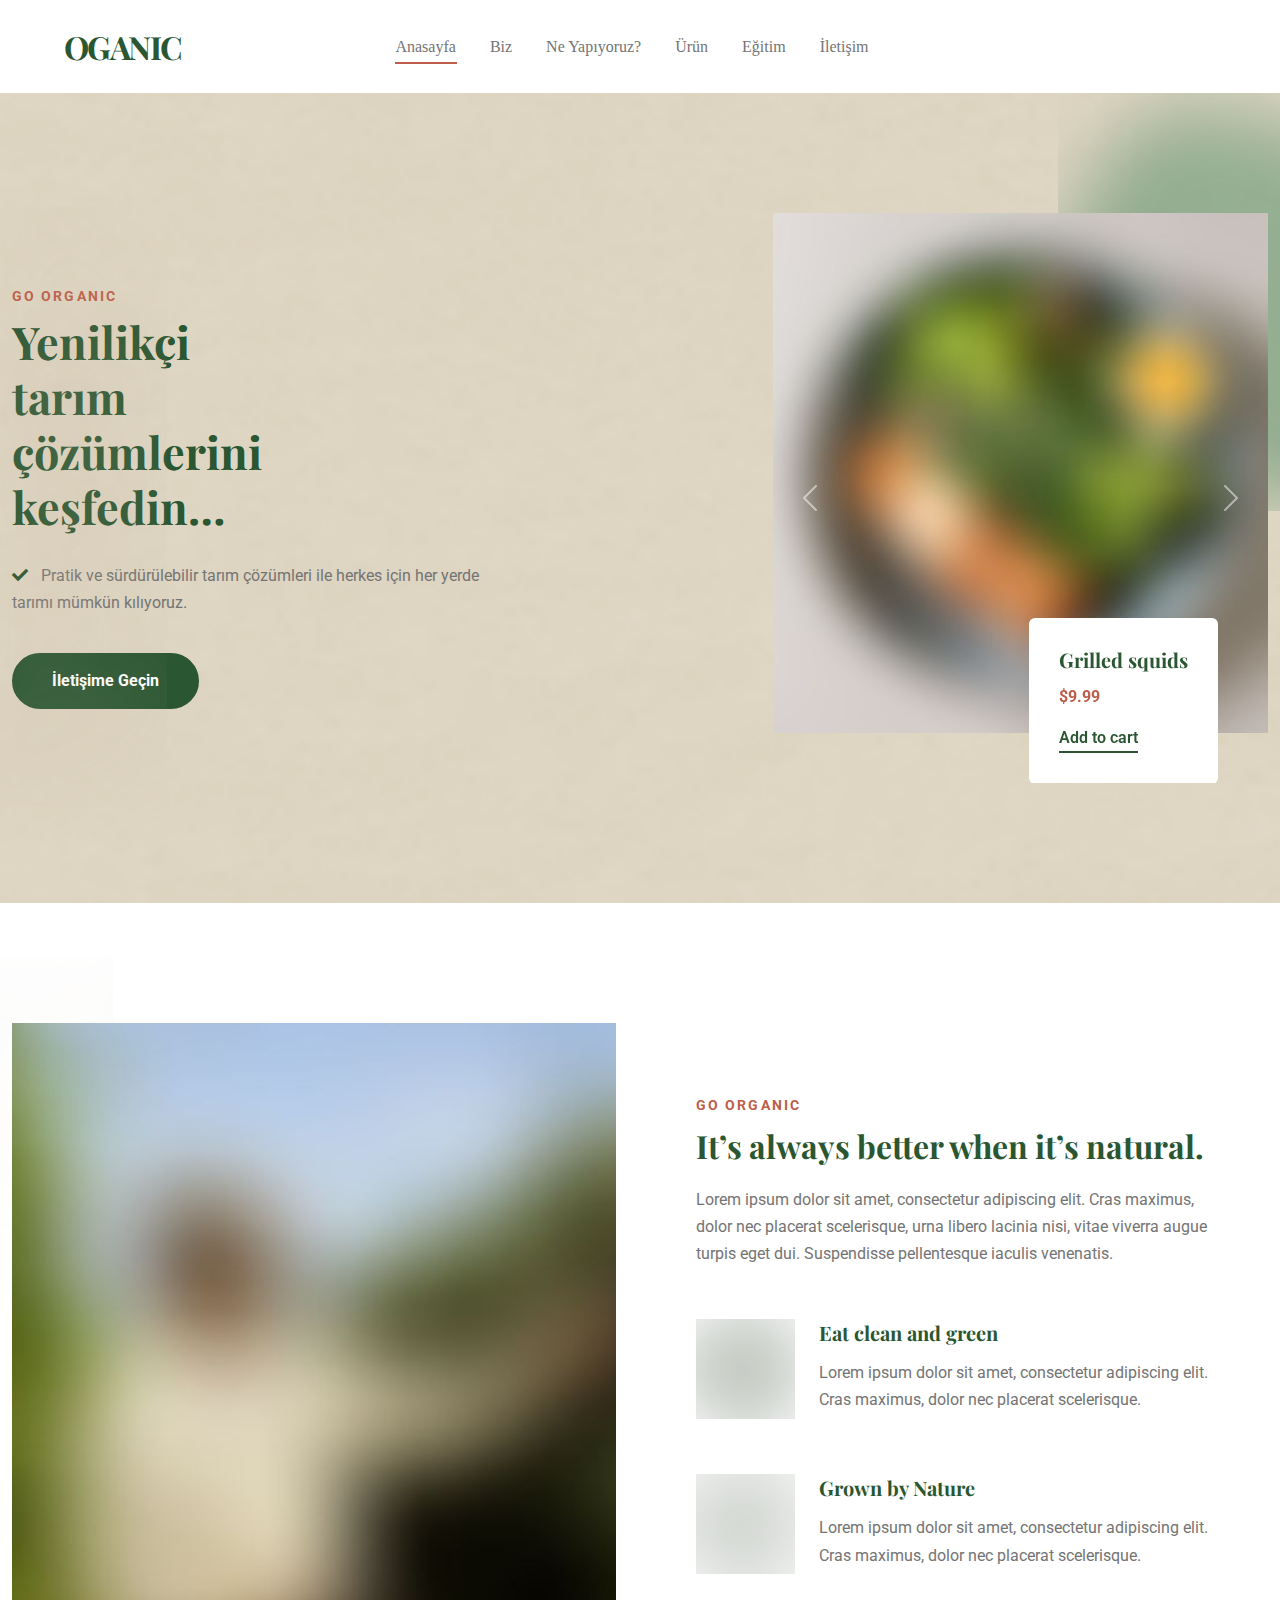
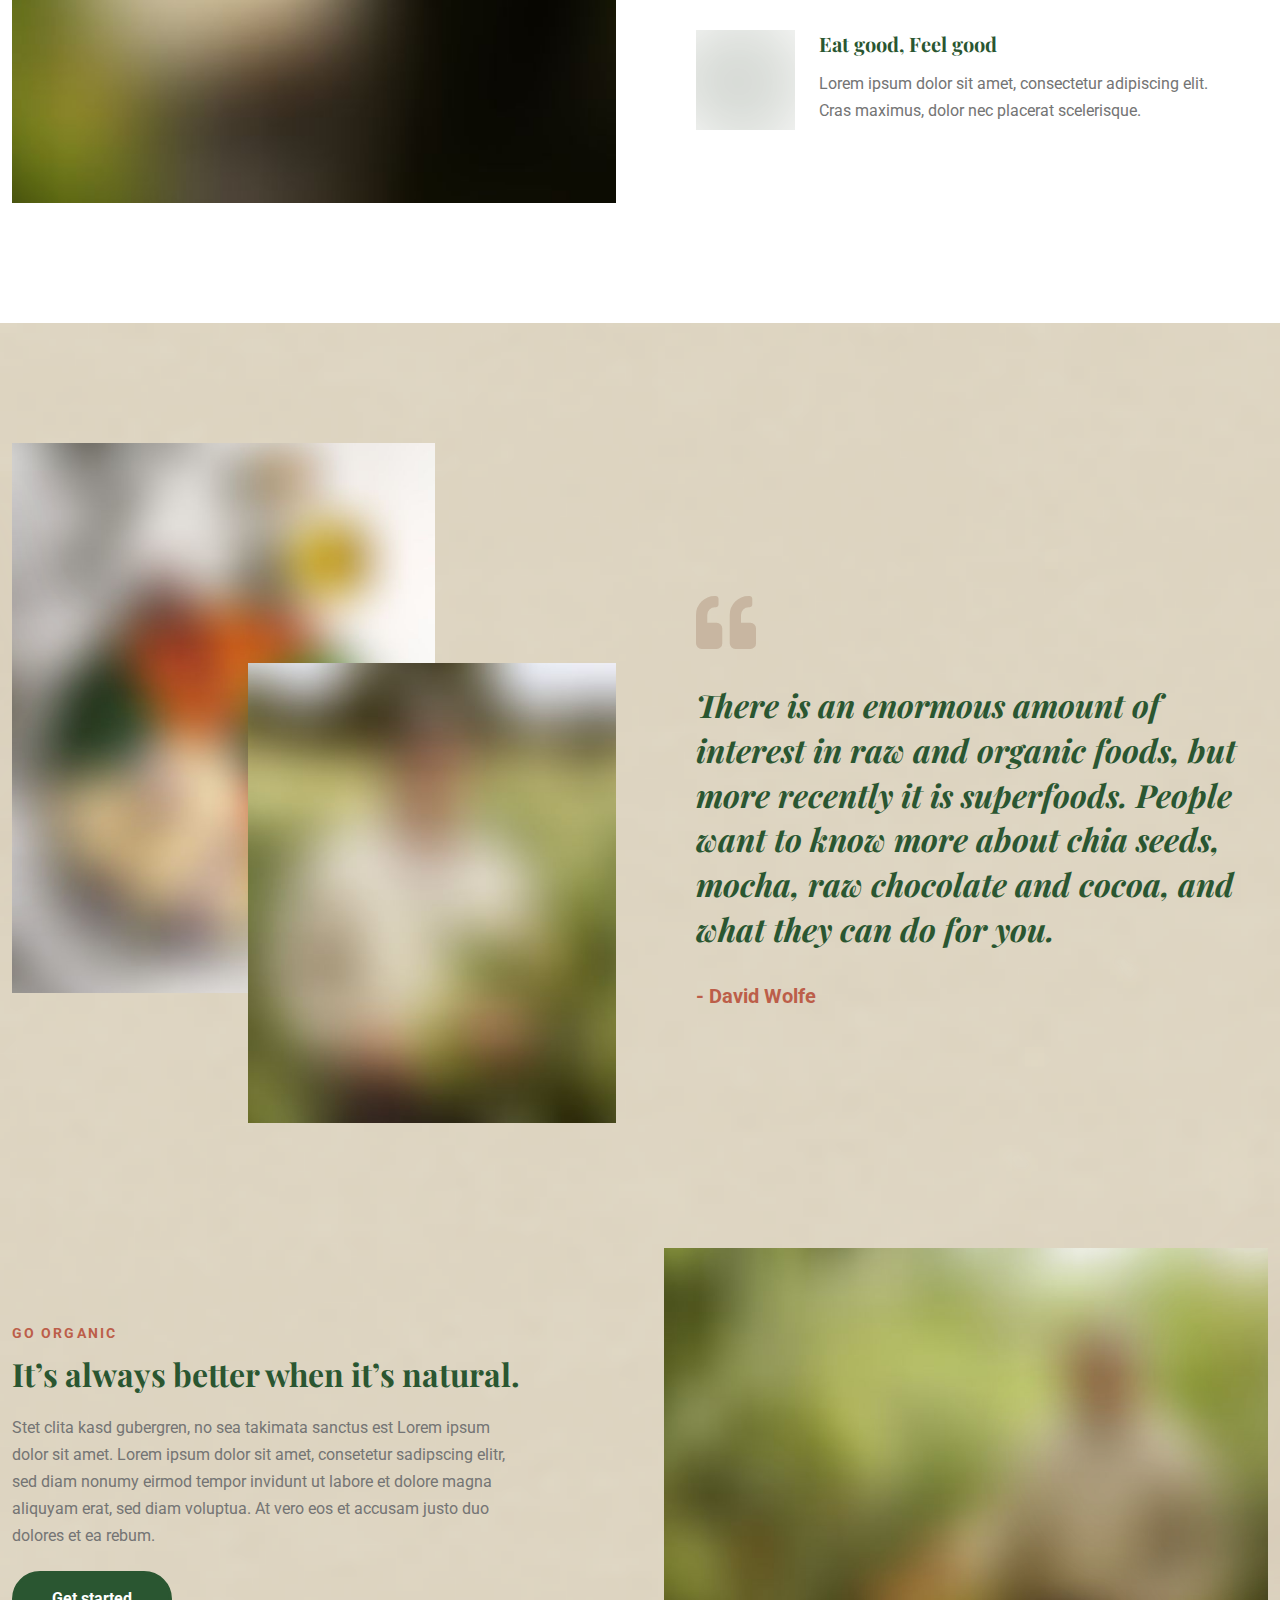
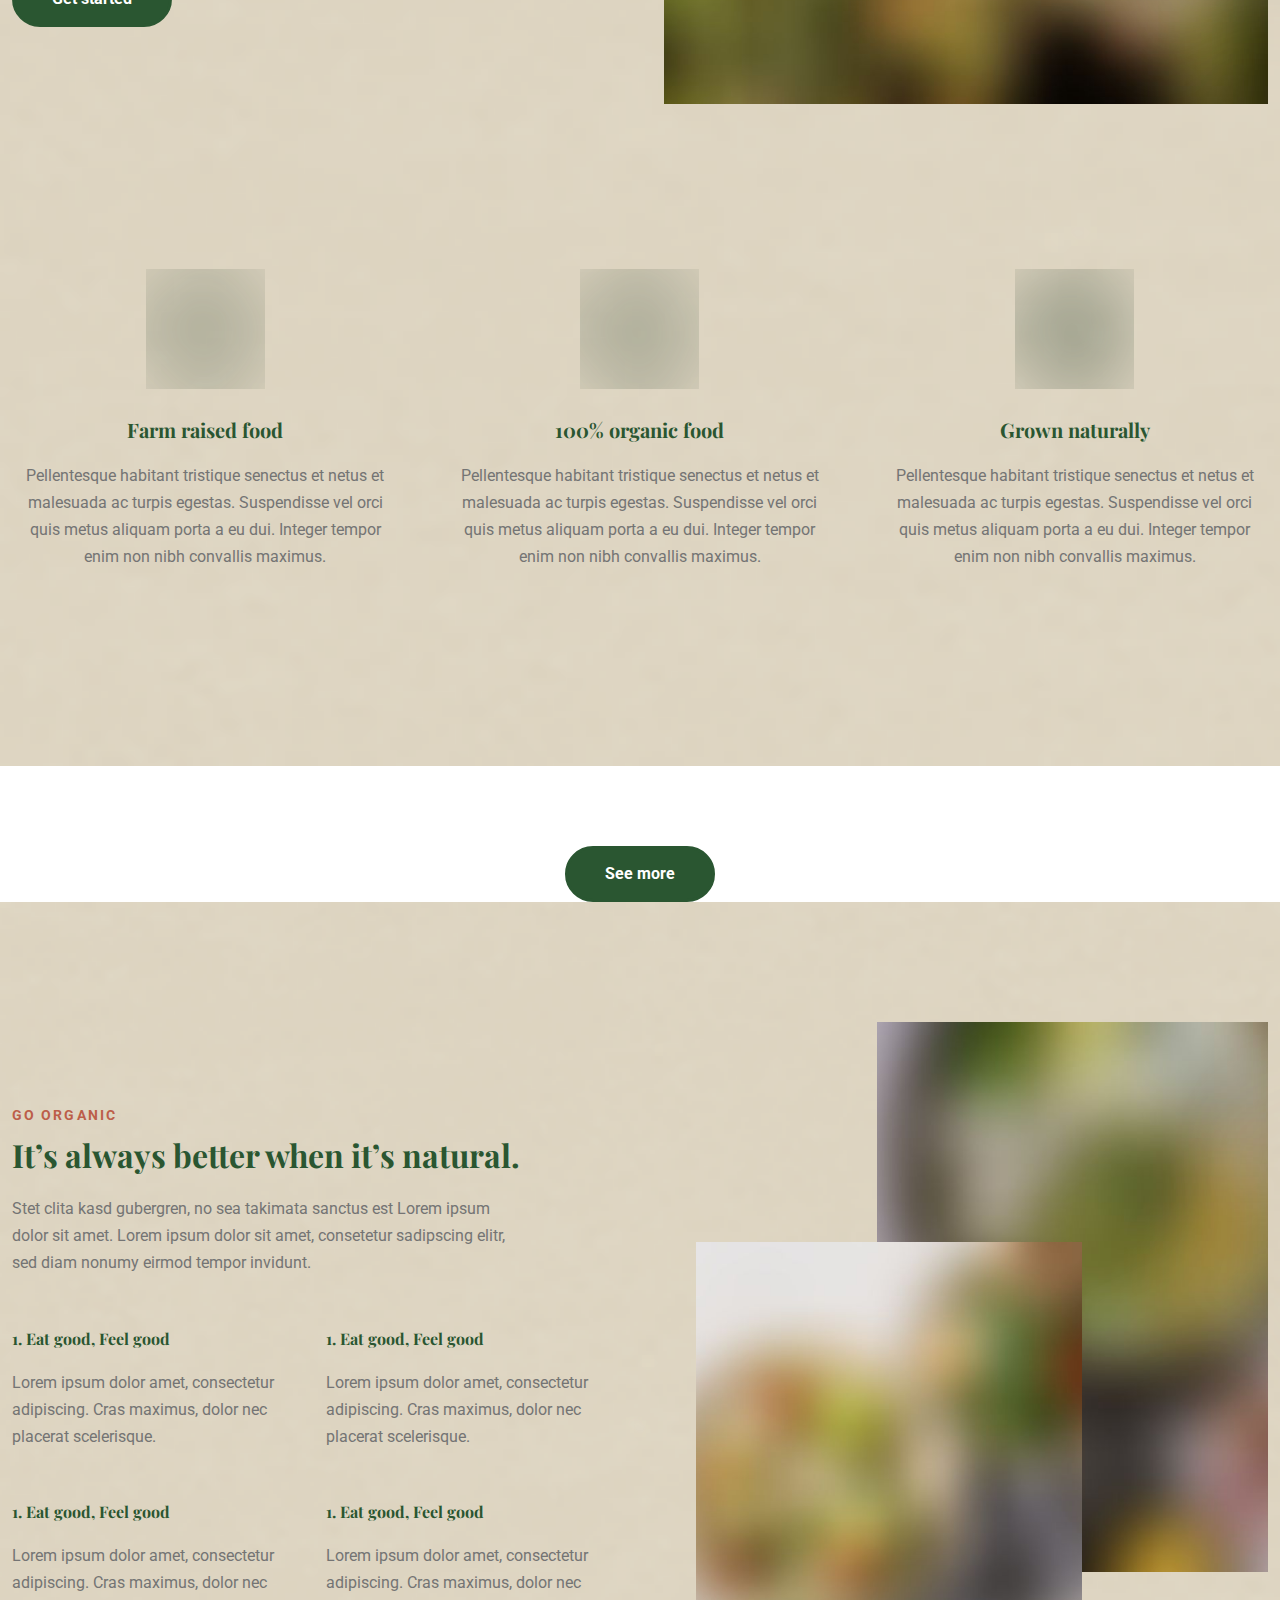
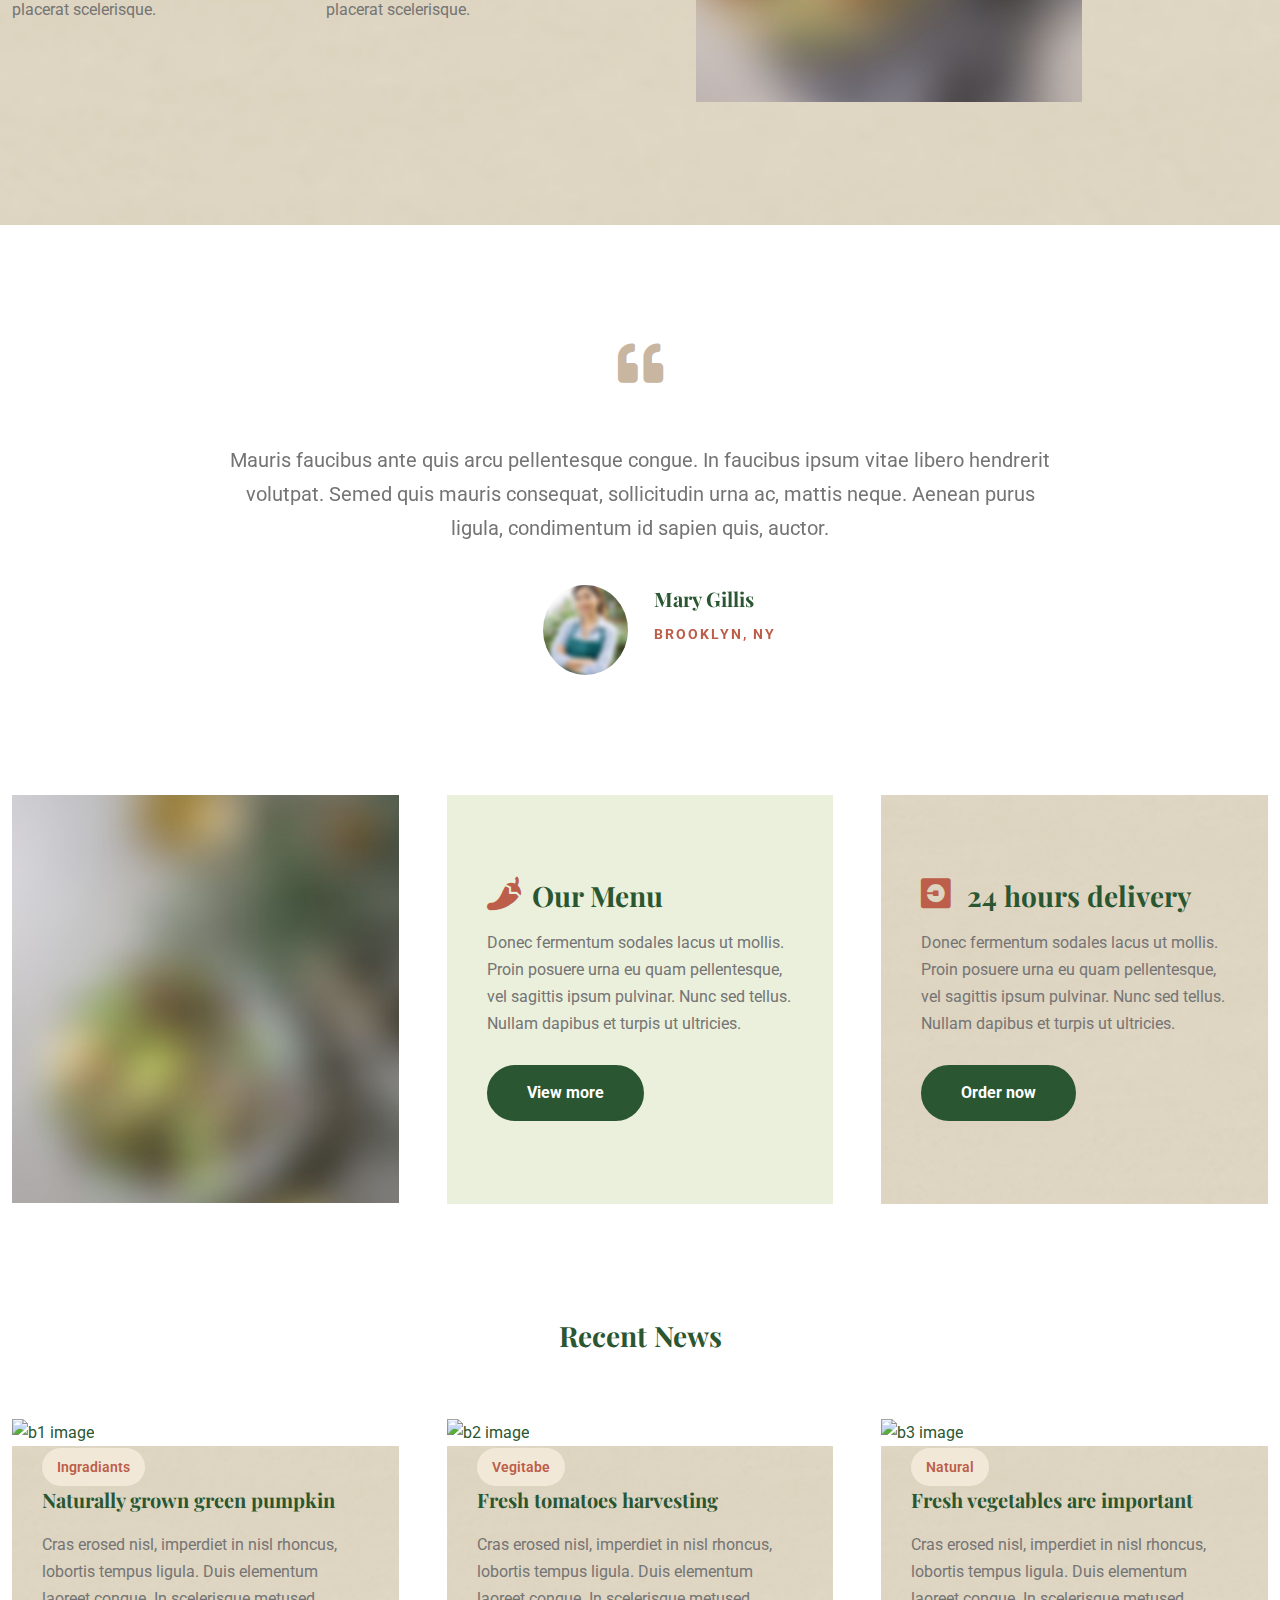
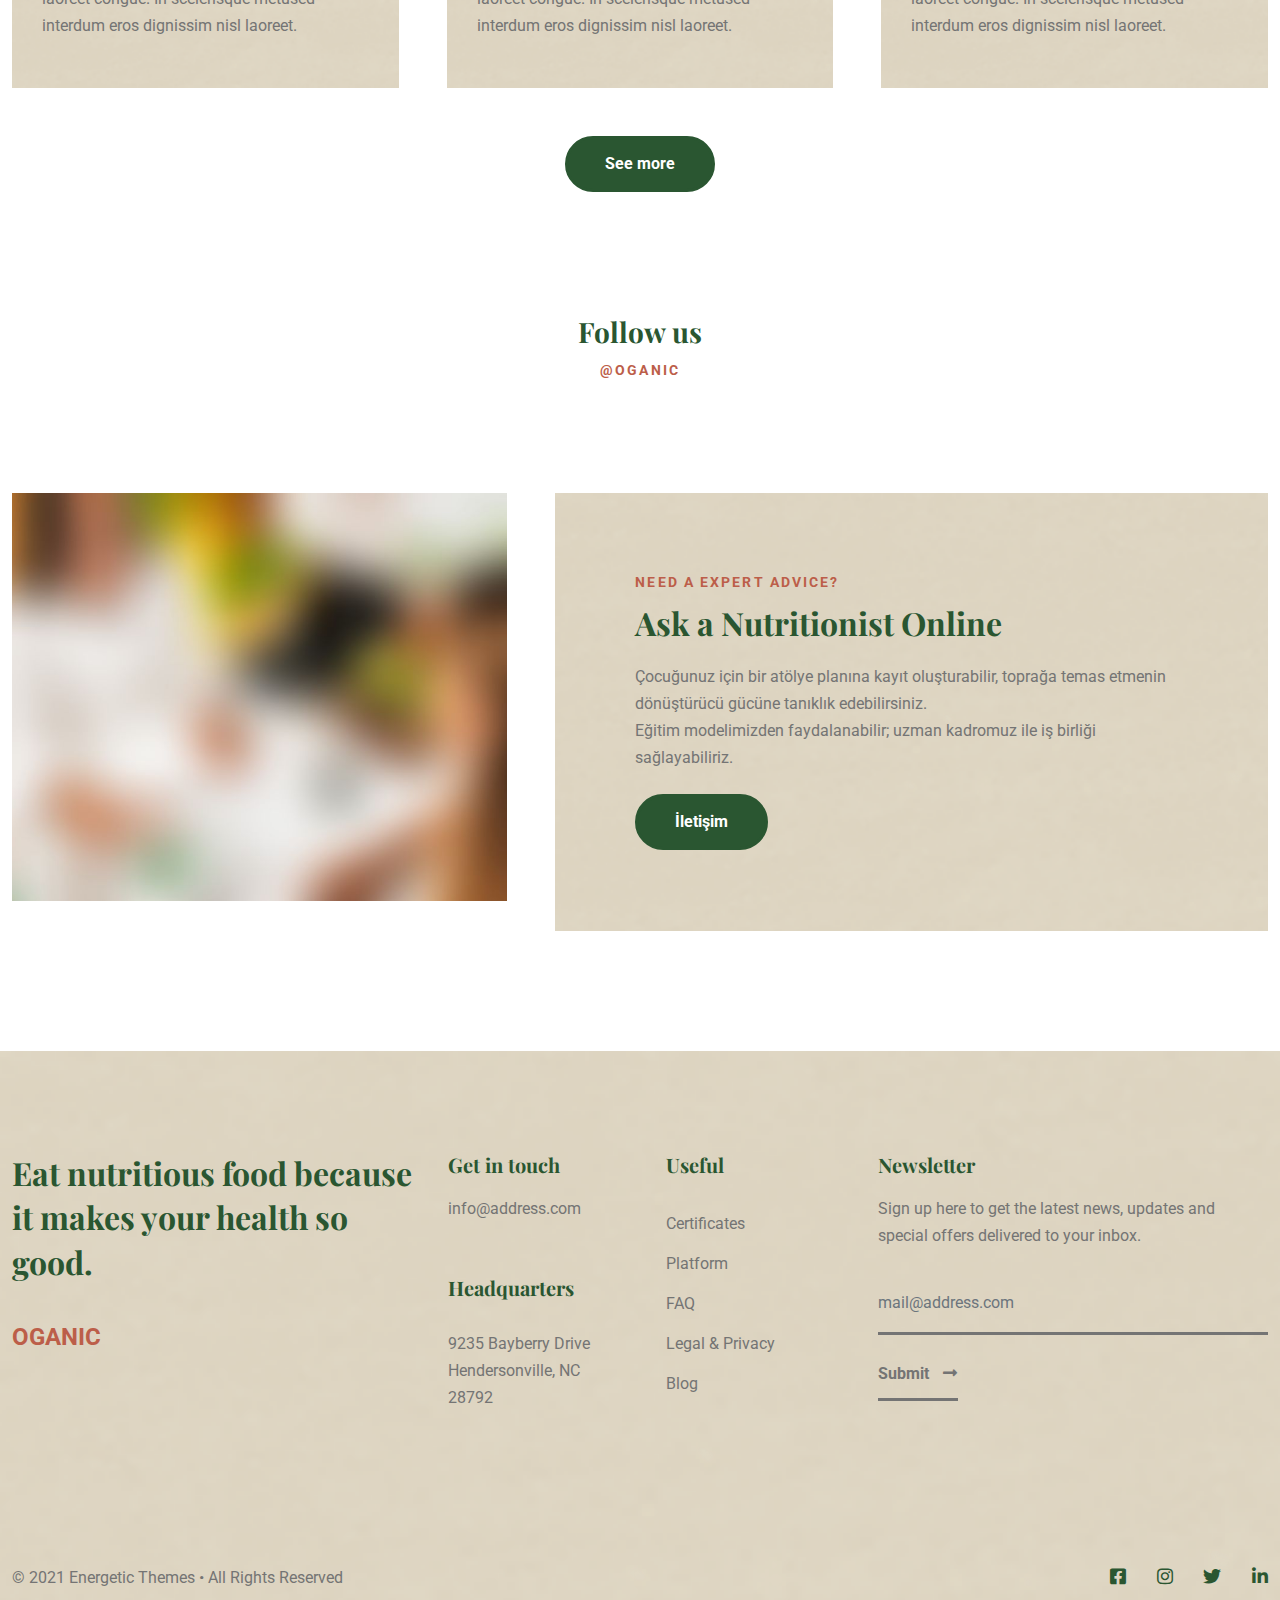
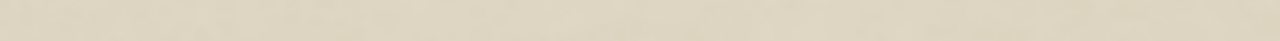
==== index.html @ 8cd4f40c "refarmer" ====
<!DOCTYPE html>
<html lang="en">
  <head>
    <meta charset="utf-8">
    <meta http-equiv="X-UA-Compatible" content="IE=edge">
    <meta name="viewport" content="width=device-width, initial-scale=1, shrink-to-fit=no">
    <!-- favicon-->
    <link rel="shortcut icon" href="assets/images/favicon.ico">
    <!-- Site Title-->
    <title>oganic - Natural Ingradiant Seeds Design HTML Template</title>
    <meta name="description" content="A Template for Natural Ingradiant Design company website.">
    <!-- Bootstrap CSS file-->
    <link href="assets/css/bootstrap.min.css" rel="stylesheet">
    <!-- Flickity CSS file-->
    <link href="assets/css/flickity.min.css" rel="stylesheet">
    <!-- Main CSS file-->
    <link href="assets/css/style.css" rel="stylesheet">
    <!-- Fontawesome 5 CSS file-->
    <link href="assets/css/fontawesome-all.min.css" rel="stylesheet">
    <!-- Magnific Popup CSS-->
    <link href="assets/css/magnific-popup.css" rel="stylesheet">
    <!-- Google Fonts-->
    <link rel="stylesheet" href="https://fonts.googleapis.com/css2?family=Playfair+Display:wght@400;700&amp;family=Roboto:wght@400;700&amp;DM+Sans:wght@700&amp;display=swap">
  </head>
  <body>
    <!-- Navbar-->
    
    <div class="site-header">
      <nav class="navbar navbar-expand-lg navbar-light pe-lg-7 ps-lg-6 px-4">
        <div class="container-fluid px-0"><a class="navbar-brand text-center d-md-block d-lg-none" href="index.html"><svg xmlns="http://www.w3.org/2000/svg" width="119" height="43" viewBox="0 0 119 43">
<text id="Oganic1" transform="translate(0 35)" fill="#2a5631" font-size="32" font-family="PlayfairDisplay-Bold, Playfair Display" font-weight="700" letter-spacing="-0.05em"><tspan x="0" y="0">OGANIC</tspan></text>
</svg></a>
          <button class="navbar-toggler" type="button" data-bs-toggle="collapse" data-bs-target="#navbarNavDropdown" aria-controls="navbarNavDropdown" aria-expanded="false" aria-label="Toggle navigation"><span class="navbar-toggler-icon"></span></button>
          <div class="collapse navbar-collapse" id="navbarNavDropdown">
            <div class="col-lg-2"><a class="navbar-brand mx-auto d-none d-lg-block" href="index.html"><svg xmlns="http://www.w3.org/2000/svg" width="119" height="43" viewBox="0 0 119 43">
<text id="Oganic" transform="translate(0 35)" fill="#2a5631" font-size="32" font-family="PlayfairDisplay-Bold, Playfair Display" font-weight="700" letter-spacing="-0.05em"><tspan x="0" y="0">OGANIC</tspan></text>
</svg></a></div>
            <div class="col-lg-8">
              <ul class="navbar-nav justify-content-lg-center">
                <li class="nav-item ml-0"><a class="nav-link pl-0" href="index.html">Anasayfa</a></li>
                <li class="nav-item"><a class="nav-link" href="page-services.html" data-bs-toggle="dropdown">Biz</a>
                 
                </li>
                <li class="nav-item "><a class="nav-link" href="#" data-bs-toggle="dropdown">Ne Yapıyoruz?</a>
                  
                </li>
                <li class="nav-item "><a class="nav-link" href="#" data-bs-toggle="dropdown">Ürün</a>
              
                </li>
                <li class="nav-item "><a class="nav-link" href="#" data-bs-toggle="dropdown" >Eğitim</a>
                  
                </li>
                <li class="nav-item"><a class="nav-link" href="element-accordions.html">İletişim</a></li>
              </ul>
            </div>
            <div class="col-lg-2 d-none d-lg-block">
              <ul class="list-unstyled nav-modules text-end">
                <!-- Social nav-->
                
              </ul>
            </div>
          </div>
        </div>
      </nav>
    </div>
    <!-- End Navbar -->
    <article class="entry">
      <div class="entry-content">
        <!-- head title-->
        <div class="bg-texture-image pt-px-lg-120 pb-px-lg-120 pt-px-md-80 pb-px-md-70 pt-px-30 pb-px-60 overflow-hidden"><img class="ms-px-n-lg-45 d-lg-block d-none position-absolute top-px-lg-23 start-px-lg-0" src="assets/images/flowers/f100.png" alt="hero flower image">
          <div class="container">
            <div class="row gx-lg-5">
              <div class="col-lg-5 order-lg-1 mb-lg-0 mb-px-md-40 mb-px-30">
                <div class="position-relative">
                  <div class="carousel slide z-index-back me-px-lg-0 me-px-md-60" id="carouselExampleControls" data-bs-ride="carousel">
                    <div class="carousel-inner">
                      <div class="carousel-item pb-px-lg-50 active">
                        <div class="position-relative"><img class="d-block w-100 height-px-520 object-fit-cover w-100" src="assets/images/shop/s3.jpg" alt="slider one image">
                          <div class="position-absolute top-50 end-0">
                            <div class="me-px-50 mt-px-lg-145 mt-px-md-151">
                              <div class="bg-white mb-px-n-50 border-radius-home ps-px-30 pe-px-30 pt-px-28 pb-px-32">
                                <h5>Grilled squids  </h5>
                                <div class="pt-px-4">
                                  <h6 class="price">$9.99</h6>
                                </div>
                                <div class="mt-px-14"><a class="h6 btn-link border-2 border-bottom shop-button-style" href="single-product.html">Add to cart</a></div>
                              </div>
                            </div>
                          </div>
                        </div>
                      </div>
                      <div class="carousel-item pb-px-lg-50">
                        <div class="position-relative"><img class="d-block w-100 height-px-520 object-fit-cover w-100" src="assets/images/shop/s5.jpg" alt="slider two image">
                          <div class="position-absolute top-50 end-0">
                            <div class="me-px-50 mt-px-lg-145 mt-px-md-151">
                              <div class="bg-white border-radius-home ps-px-30 pe-px-30 pt-px-28 pb-px-32">
                                <h5>Corn Mixed Salad  </h5>
                                <div class="pt-px-4">
                                  <h6 class="price">$10.99</h6>
                                </div>
                                <div class="mt-px-14"><a class="h6 btn-link border-2 border-bottom shop-button-style" href="single-product.html">Add to cart</a></div>
                              </div>
                            </div>
                          </div>
                        </div>
                      </div>
                      <div class="carousel-item pb-px-lg-50">
                        <div class="position-relative"><img class="d-block w-100 height-px-520 object-fit-cover w-100" src="assets/images/shop/s6.jpg" alt="slider three image">
                          <div class="position-absolute top-50 end-0">
                            <div class="me-px-50 mt-px-lg-145 mt-px-md-151">
                              <div class="bg-white border-radius-home ps-px-30 pe-px-30 pt-px-28 pb-px-32">
                                <h5>Ketolegic Diet  </h5>
                                <div class="pt-px-4">
                                  <h6 class="price">$15.99</h6>
                                </div>
                                <div class="mt-px-14"><a class="h6 btn-link border-2 border-bottom shop-button-style" href="single-product.html">Add to cart</a></div>
                              </div>
                            </div>
                          </div>
                        </div>
                      </div>
                    </div><a class="carousel-control-prev" href="#carouselExampleControls" role="button" data-bs-slide="prev"><span class="carousel-control-prev-icon" aria-hidden="true"></span><span class="visually-hidden">Previous</span></a><a class="carousel-control-next" href="#carouselExampleControls" role="button" data-bs-slide="next"><span class="carousel-control-next-icon" aria-hidden="true"></span><span class="visually-hidden">Next</span></a>
                  </div>
                  <div class="position-absolute top-px-md-0 start-lg-20 end-px-n-md-5"><img class="mt-px-n-lg-120 mt-px-n-md-70 ms-px-md-150 ps-px-lg-135 ps-px-md-151 d-none d-lg-block" src="assets/images/flowers/circle.png" alt="slider image"></div>
                </div>
              </div>
              <div class="col-lg-7 my-auto pe-px-lg-150">
                <div class="me-px-lg-100 me-px-md-60">
                  <h5 class="font-letter-space mb-px-8">Go Organic</h5>
                  <h1 class="hero-font mb-px-28">Yenilikçi <br> tarım <br> çözümlerini <br> keşfedin…</h1>
                  <ul class="list-unstyled">
                    
                    <li class="mb-px-37"><i class="fas fa-check text-parsley me-px-9"></i> Pratik ve sürdürülebilir tarım çözümleri ile
                      herkes için her yerde tarımı mümkün kılıyoruz.</li>
                  </ul><a class="btn btn-parsley" href="page-contact.html">İletişime Geçin</a>
                </div>
              </div>
            </div>
          </div>
        </div>
        <!-- logo section-->
        <div class="container mt-px-lg-120 mb-px-lg-120 mt-px-md-80 mb-px-md-80 mt-px-60 mb-px-60">
          <div class="row gx-lg-5">
            <div class="col-lg-6 mb-lg-0 mb-px-30">
              <div class="position-relative"><img class="z-index-3 height-px-780 w-100 object-fit-cover" src="assets/images/home/h1.jpg" alt="home-1-image"><img class="z-index-flower position-absolute top-px-9 start-0 translate-middle" src="assets/images/flowers/f13.png" alt="flower-13-image"></div>
            </div>
            <div class="col-lg-6 my-auto">
              <div class="ms-px-lg-32">
                <h5 class="font-letter-space mb-px-8">Go Organic</h5>
                <h2 class="mb-px-17">It’s always better when it’s natural.</h2>
                <div class="pe-px-lg-40 pb-px-36">
                  <p>Lorem ipsum dolor sit amet, consectetur adipiscing elit. Cras maximus, dolor nec placerat scelerisque, urna libero lacinia nisi, vitae viverra augue turpis eget dui. Suspendisse pellentesque iaculis venenatis. </p>
                </div>
                <div class="pe-px-lg-60">
                  <div class="row gx-lg-0 mb-px-md-45 mb-px-30">
                    <div class="col-3"><img src="assets/images/logo4.png" alt="logo-4"></div>
                    <div class="col-9">
                      <div class="ms-px-n-5">
                        <h5 class="mb-px-12">Eat clean and green</h5>
                        <p>Lorem ipsum dolor sit amet, consectetur adipiscing elit. Cras maximus, dolor nec placerat scelerisque.</p>
                      </div>
                    </div>
                  </div>
                  <div class="row gx-lg-0 mb-px-md-45 mb-px-30">
                    <div class="col-3"><img src="assets/images/logo5.png" alt="logo-4"></div>
                    <div class="col-9">
                      <div class="ms-px-n-5">
                        <h5 class="mb-px-12">Grown by Nature</h5>
                        <p>Lorem ipsum dolor sit amet, consectetur adipiscing elit. Cras maximus, dolor nec placerat scelerisque.</p>
                      </div>
                    </div>
                  </div>
                  <div class="row gx-lg-0">
                    <div class="col-3"><img src="assets/images/logo6.png" alt="logo-4"></div>
                    <div class="col-9">
                      <div class="ms-px-n-5">
                        <h5 class="mb-px-12">Eat good, Feel good</h5>
                        <p class="mb-0">Lorem ipsum dolor sit amet, consectetur adipiscing elit. Cras maximus, dolor nec placerat scelerisque.</p>
                      </div>
                    </div>
                  </div>
                </div>
              </div>
            </div>
          </div>
        </div>
        <!-- image merge section-->
        <div class="bg-texture-image overflow-hidden pt-px-lg-120 pb-px-16 pt-px-md-80 pt-px-60">
          <div class="container pb-px-lg-150 pb-px-md-60 pb-px-50">
            <div class="row gx-lg-5">
              <div class="col-lg-6">
                <div class="position-relative">
                  <div class="me-px-lg-151 me-px-md-150">
                    <div class="pe-px-lg-30 pe-px-md-70"><img class="mb-md-0 mb-px-40 height-px-550 object-fit-cover w-100" src="assets/images/home/h2.jpg" alt="home image-2"><img class="d-md-block d-none position-absolute top-px-lg-5 start-px-n-lg-28 end-px-n-lg-0 top-px-n-md-15 end-px-n-md-10" src="assets/images/flowers/1.png" alt="one flower image"></div>
                  </div>
                  <div class="position-md-absolute top-px-lg-0 end-px-lg-0 top-px-md-15">
                    <div class="ms-px-md-151 mt-px-lg-150 mt-px-md-120">
                      <div class="ps-px-lg-85 pt-px-lg-70 ps-px-md-70"><img class="height-px-460 object-fit-cover w-100" src="assets/images/home/h3.jpg" alt="home image-3"></div>
                    </div>
                  </div>
                </div>
              </div>
              <div class="col-lg-6 my-auto">
                <div class="ms-px-lg-32 mt-px-lg-150 mt-px-md-150 mt-px-30"><i class="fas fa-quote-left text-grain-brown icon-left-quote mb-px-30"></i>
                  <h2 class="fst-italic mb-px-30">There is an enormous amount of interest in raw and organic foods, but more recently it is superfoods. People want to know more about chia seeds, mocha, raw chocolate and cocoa, and what they can do for you.</h2>
                  <h5 class="base-font-family text-flame-pea">- David Wolfe</h5>
                </div>
              </div>
            </div>
          </div>
          <!--middle section-->
          <div class="container pt-px-lg-80">
            <div class="row gx-lg-5">
              <div class="col-lg-6 order-lg-1">
                <div class="position-relative"><img class="mb-lg-0 mb-px-30 z-index-2 height-px-456 object-fit-cover w-100" src="assets/images/home/h4.jpg" alt="home image-4"><img class="d-lg-block d-none z-index-3 position-absolute top-px-n-lg-16 end-px-n-lg-45" src="assets/images/flowers/f18.png" alt="f18 flower image"></div>
              </div>
              <div class="col-lg-6 my-auto">
                <h5 class="font-letter-space mb-px-8">Go Organic</h5>
                <h2 class="mb-px-17">It’s always better when it’s natural.</h2>
                <div class="pe-px-lg-90 pb-px-6">
                  <p>Stet clita kasd gubergren, no sea takimata sanctus est Lorem ipsum dolor sit amet. Lorem ipsum dolor sit amet, consetetur sadipscing elitr, sed diam nonumy eirmod tempor invidunt ut labore et dolore magna aliquyam erat, sed diam voluptua. At vero eos et accusam justo duo dolores et ea rebum.</p>
                </div><a class="btn btn-parsley" href="page-about-us.html">Get started</a>
              </div>
            </div>
          </div>
          <!-- partners-->
          <div class="container pt-px-lg-150 pb-px-lg-150 pt-px-md-80 pb-px-md-80 pt-px-60 pb-px-60">
            <div class="row gx-lg-5 pt-px-lg-15 pb-px-lg-29">
              <div class="col-lg-4 mb-lg-0 mb-px-md-40 mb-px-30">
                <div class="text-center position-relative"><img class="mb-px-27 z-index-4" src="assets/images/logo7.png" alt="logo4">
                  <h5 class="mb-px-18">Farm raised food</h5>
                  <div class="px-2">
                    <p class="mb-0">Pellentesque habitant tristique senectus et netus et malesuada ac turpis egestas. Suspendisse vel orci quis metus aliquam porta a eu dui. Integer tempor enim non nibh convallis maximus. </p>
                  </div><img class="d-lg-block d-none position-absolute top-px-n-lg-10 start-px-n-lg-90" src="assets/images/flowers/f10.png" alt="f10 flower image">
                </div>
              </div>
              <div class="col-lg-4 mb-lg-0 mb-px-md-40 mb-px-30">             
                <div class="text-center"><img class="mb-px-27" src="assets/images/logo8.png" alt="logo4">
                  <h5 class="mb-px-18">100% organic food</h5>
                  <div class="px-2">
                    <p class="mb-0">Pellentesque habitant tristique senectus et netus et malesuada ac turpis egestas. Suspendisse vel orci quis metus aliquam porta a eu dui. Integer tempor enim non nibh convallis maximus. </p>
                  </div>
                </div>
              </div>
              <div class="col-lg-4">
                <div class="text-center"><img class="mb-px-27" src="assets/images/logo9.png" alt="logo4">
                  <h5 class="mb-px-18">Grown naturally</h5>
                  <div class="px-2">
                    <p class="mb-0">Pellentesque habitant tristique senectus et netus et malesuada ac turpis egestas. Suspendisse vel orci quis metus aliquam porta a eu dui. Integer tempor enim non nibh convallis maximus. </p>
                  </div>
                </div>
              </div>
            </div>
          </div>
        </div>
        <!-- shop-->

              <!-- End Products-->
              <div class="text-center mt-px-lg-80"><a class="btn btn-parsley" href="shop.html">See more</a></div><img class="d-lg-block d-none position-absolute bottom-px-n-lg-8 start-px-n-lg-41" src="assets/images/flowers/f6.png" alt="f6 flower image"><img class="d-lg-block d-none position-absolute top-px-n-lg-0 end-px-n-lg-37" src="assets/images/flowers/f5.png" alt="f5 flower image">
            </div>
          </div>
        </div>
        <div class="bg-texture-image overflow-hidden pt-px-lg-120 pb-px-lg-120 pt-px-md-80 pb-px-md-70 pt-px-60 pb-px-50">
          <div class="container pb-px-lg-66">
            <div class="row gx-lg-5">
              <div class="col-lg-6 order-lg-1">
                <div class="ms-px-lg-32">
                  <div class="position-relative">
                    <div class="ms-px-lg-151 me-lg-0 me-px-md-150">
                      <div class="ps-px-lg-30 pe-lg-0 pe-px-md-70"><img class="mb-md-0 mb-px-20 height-px-550 object-fit-cover w-100" src="assets/images/home/h5.jpg" alt="home image-5"><img class="d-md-block d-none position-absolute top-px-n-lg-0 end-px-n-lg-44 top-px-n-md-15 end-px-n-md-10" src="assets/images/flowers/f8.png" alt="f8 flower image"></div>
                    </div>
                    <div class="position-md-absolute top-px-lg-0 end-px-lg-0 top-px-md-15">
                      <div class="me-px-lg-101 ms-px-md-150 ms-lg-0 mt-px-lg-150 mt-px-md-120">
                        <div class="pe-px-lg-85 ps-lg-0 ps-px-md-70 pt-px-lg-70"><img class="height-px-460 object-fit-cover w-100" src="assets/images/home/h6.jpg" alt="home image-6"></div>
                      </div>
                    </div>
                  </div>
                </div>
              </div>
              <div class="col-lg-6 my-auto">
                <div class="position-relative">
                  <div class="mt-px-lg-84 mt-px-md-150 mt-px-30">
                    <h5 class="font-letter-space mb-px-8">Go Organic</h5>
                    <h2 class="mb-px-17">It’s always better when it’s natural.</h2>
                    <div class="pe-px-lg-90 pb-px-6">
                      <p>Stet clita kasd gubergren, no sea takimata sanctus est Lorem ipsum dolor sit amet. Lorem ipsum dolor sit amet, consetetur sadipscing elitr, sed diam nonumy eirmod tempor invidunt.</p>
                    </div>
                    <div class="row mt-px-lg-30 mt-px-20">
                      <div class="col-md-6 mb-md-0 mb-3">
                        <h6 class="mb-px-18">1. Eat good, Feel good</h6>
                        <p>Lorem ipsum dolor amet, consectetur adipiscing. Cras maximus, dolor nec placerat scelerisque.</p>
                      </div>
                      <div class="col-md-6">
                        <h6 class="mb-px-18">1. Eat good, Feel good</h6>
                        <p>Lorem ipsum dolor amet, consectetur adipiscing. Cras maximus, dolor nec placerat scelerisque.</p>
                      </div>
                    </div>
                    <div class="row mt-px-lg-35 mt-px-20">
                      <div class="col-md-6 mb-md-0 mb-3">
                        <h6 class="mb-px-18">1. Eat good, Feel good</h6>
                        <p>Lorem ipsum dolor amet, consectetur adipiscing. Cras maximus, dolor nec placerat scelerisque.</p>
                      </div>
                      <div class="col-md-6">
                        <h6 class="mb-px-18">1. Eat good, Feel good</h6>
                        <p>Lorem ipsum dolor amet, consectetur adipiscing. Cras maximus, dolor nec placerat scelerisque.</p>
                      </div>
                    </div>
                  </div><img class="d-lg-block d-none position-absolute top-px-40 start-px-n-77" src="assets/images/flowers/f9.png" alt="f9 flower image">
                </div>
              </div>
            </div>
          </div>
        </div>
        <!-- carousel-->
        <div class="overflow-hidden">
          <div class="container px-0 mb-px-lg-104 mt-px-lg-116 mb-px-md-80 mt-px-md-70 mb-px-60 mt-px-60">
            <div class="text-center mb-px-lg-27 mb-px-20"><i class="fas fa-quote-left text-grain-brown icon-left-quote-45 mb-px-30"></i></div>
            <div class="position-relative">
              <div class="carousel slide" id="carouselExampleInterval" data-bs-ride="carousel">
                <div class="carousel-inner">
                  <div class="carousel-item active" data-bs-interval="10000">
                    <div class="px-lg-10 px-md-6 px-3">
                      <div class="mx-lg-7">
                        <p class="lead text-center">Mauris faucibus ante quis arcu pellentesque congue. In faucibus ipsum vitae libero hendrerit volutpat. Semed quis mauris consequat, sollicitudin urna ac, mattis neque. Aenean purus ligula, condimentum id sapien quis, auctor.</p>
                      </div>
                    </div>
                    <div class="row pt-4">
                      <div class="col-lg-4 col-md-6 col-12 offset-md-3 offset-lg-4 text-center">
                        <div class="row">
                          <div class="col-3 offset-3"><img class="mb-3 rounded-circle height-px-200 object-fit-cover w-100" src="assets/images/team/t7.jpg" alt="t7 image"></div>
                          <div class="col-6">
                            <div class="text-start ms-px-lg-2">
                              <h5 class="mb-px-12">Mary Gillis</h5>
                              <h5 class="font-letter-space">Brooklyn, NY</h5>
                            </div>
                          </div>
                        </div>
                      </div>
                    </div>
                  </div>
                  <div class="carousel-item" data-bs-interval="10000">
                    <div class="px-lg-10 px-md-6 px-3">
                      <div class="mx-lg-5">
                        <p class="lead text-center">Mauris faucibus ante quis arcu pellentesque congue. In faucibus ipsum vitae libero hendrerit volutpat. Semed quis mauris consequat, sollicitudin urna ac, mattis neque. Aenean purus ligula, condimentum id sapien quis, auctor.</p>
                      </div>
                    </div>
                    <div class="row pt-4">
                      <div class="col-lg-4 col-md-6 col-12 offset-md-3 offset-lg-4 text-center">
                        <div class="row">
                          <div class="col-3 offset-3"><img class="mb-3 rounded-circle height-px-200 object-fit-cover w-100" src="assets/images/team/t6.jpg" alt="t6 image"></div>
                          <div class="col-6">
                            <div class="text-start ms-px-lg-2">
                              <h5 class="mb-px-12">Jhon Doe</h5>
                              <h5 class="font-letter-space">CEO</h5>
                            </div>
                          </div>
                        </div>
                      </div>
                    </div>
                  </div>
                  <div class="carousel-item">
                    <div class="px-lg-10 px-md-6 px-3">
                      <div class="mx-lg-5">
                        <p class="lead text-center">Mauris faucibus ante quis arcu pellentesque congue. In faucibus ipsum vitae libero hendrerit volutpat. Semed quis mauris consequat, sollicitudin urna ac, mattis neque. Aenean purus ligula, condimentum id sapien quis, auctor.</p>
                      </div>
                    </div>
                    <div class="row pt-4">
                      <div class="col-lg-4 col-md-6 col-12 offset-md-3 offset-lg-4 text-center">
                        <div class="row">
                          <div class="col-3 offset-3"><img class="mb-3 rounded-circle height-px-200 object-fit-cover w-100" src="assets/images/team/t2.jpg" alt="t2 image"></div>
                          <div class="col-6">
                            <div class="text-start ms-px-lg-2">
                              <h5 class="mb-px-12">James Smith</h5>
                              <h5 class="font-letter-space">Manager</h5>
                            </div>
                          </div>
                        </div>
                      </div>
                    </div>
                  </div>
                </div><a class="carousel-control-prev" href="#carouselExampleInterval" role="button" data-bs-slide="prev"><span class="carousel-control-prev-icon text-black" aria-hidden="true"></span><span class="visually-hidden">Previous</span></a><a class="carousel-control-next" href="#carouselExampleInterval" role="button" data-bs-slide="next"><span class="carousel-control-next-icon text-black" aria-hidden="true"></span><span class="visually-hidden">Next</span></a>
              </div><img class="d-lg-block d-none position-absolute top-px-n-60 end-px-n-37" src="assets/images/flowers/f11.png" alt="f11 flower image">
            </div>
          </div>
        </div>
        <!-- icon box-->
        <div class="container">
          <div class="row gx-md-5">
            <div class="col-lg-4 mb-lg-0 mb-px-md-48 mb-px-40"><img class="height-px-408 w-100 object-fit-cover" src="assets/images/home/h7.jpg" alt="home image-7"></div>
            <div class="col-lg-4 col-md-6 mb-md-0 mb-px-40">
              <div class="bg-saltpan pt-px-lg-81 pb-px-lg-83 ps-px-lg-40 pe-px-lg-40 pt-px-40 pb-px-40 ps-px-40 pe-px-40">
                <div class="row mb-px-5">
                  <div class="col-lg-1 col-2"><i class="fas fa-pepper-hot text-flame-pea icon-left-quote-34"></i></div>
                  <div class="col-lg-11 col-10">
                    <div class="text-start ms-px-lg-18"> 
                      <h3 class="h3-md">Our Menu</h3>
                    </div>
                  </div>
                </div>
                <p class="mb-px-28">Donec fermentum sodales lacus ut mollis. Proin posuere urna eu quam pellentesque, vel sagittis ipsum pulvinar. Nunc sed tellus. Nullam dapibus et turpis ut ultricies.</p><a class="btn btn-parsley" href="shop.html">View more</a>
              </div>
            </div>
            <div class="col-lg-4 col-md-6">
              <div class="bg-texture-image pt-px-lg-81 pb-px-lg-83 ps-px-lg-40 pe-px-lg-40 pt-px-40 pb-px-40 ps-px-40 pe-px-40">
                <div class="row mb-px-5">
                  <div class="col-lg-1 col-2"><i class="fab fa-uber text-flame-pea icon-left-quote-34"></i></div>
                  <div class="col-lg-11 col-10">
                    <div class="text-start ms-px-lg-18"> 
                      <h3 class="h3-md">24 hours delivery</h3>
                    </div>
                  </div>
                </div>
                <p class="mb-px-28">Donec fermentum sodales lacus ut mollis. Proin posuere urna eu quam pellentesque, vel sagittis ipsum pulvinar. Nunc sed tellus. Nullam dapibus et turpis ut ultricies.</p><a class="btn btn-parsley" href="single-product.html">Order now</a>
              </div>
            </div>
          </div>
        </div>
        <!-- blogs-->
        <div class="container mt-px-lg-112 mb-px-lg-120 mt-px-md-80 mb-px-md-70 mt-px-60 mb-px-50">
          <div class="text-center mb-px-lg-62 mb-px-lg-52 mb-px-40">
            <h3>Recent News</h3>
          </div>
          <!-- Blog-->
          <div class="row gx-lg-5 gy-lg-5 gy-3 gx-3 blog-post card-post-style">
            <div class="col-lg-4 mb-lg-0 mb-md-5 mb-4">
              <article>
                <figure class="entry-media"><a href="blog-single-post.html"><img class="lozad height-px-320 object-fit-cover w-100" src="assets/images/blog/b1-lqip.jpg" data-src="assets/images/blog/b1.jpg" alt="b1 image"/></a><span class="entry-meta-category"><a href="blog-three-col.html">Ingradiants</a></span>
                </figure>
                <div class="entry-content-wrapper bg-texture-image">
                  <header class="entry-header"><a href="blog-single-post.html">
                      <h5 class="mb-px-17 hover-color">Naturally grown green pumpkin</h5></a>
                    <div class="entry-meta-top">
                    </div>
                  </header>
                  <div class="entry-content">
                    <p>Cras erosed nisl, imperdiet in nisl rhoncus, lobortis tempus ligula. Duis elementum laoreet congue. In scelerisque metused interdum eros dignissim nisl laoreet.</p>
                  </div>
                </div>
              </article>
            </div>
            <div class="col-lg-4 mb-lg-0 mb-md-5 mb-4">
              <article>
                <figure class="entry-media"><a href="blog-single-post.html"><img class="lozad height-px-320 object-fit-cover w-100" src="assets/images/blog/b2-lqip.jpg" data-src="assets/images/blog/b2.jpg" alt="b2 image"/></a><span class="entry-meta-category"><a href="blog-three-col.html">Vegitabe</a></span>
                </figure>
                <div class="entry-content-wrapper bg-texture-image">
                  <header class="entry-header"><a href="blog-single-post.html">
                      <h5 class="mb-px-17 hover-color">Fresh tomatoes harvesting </h5></a>
                    <div class="entry-meta-top">
                    </div>
                  </header>
                  <div class="entry-content">
                    <p>Cras erosed nisl, imperdiet in nisl rhoncus, lobortis tempus ligula. Duis elementum laoreet congue. In scelerisque metused interdum eros dignissim nisl laoreet.</p>
                  </div>
                </div>
              </article>
            </div>
            <div class="col-lg-4 mb-lg-0 mb-md-5 mb-4">
              <article>
                <figure class="entry-media"><a href="blog-single-post.html"><img class="lozad height-px-320 object-fit-cover w-100" src="assets/images/blog/b3-lqip.jpg" data-src="assets/images/blog/b3.jpg" alt="b3 image"/></a><span class="entry-meta-category"><a href="blog-three-col.html">Natural</a></span>
                </figure>
                <div class="entry-content-wrapper bg-texture-image">
                  <header class="entry-header"><a href="blog-single-post.html">
                      <h5 class="mb-px-17 hover-color">Fresh vegetables are important</h5></a>
                    <div class="entry-meta-top">
                    </div>
                  </header>
                  <div class="entry-content">
                    <p>Cras erosed nisl, imperdiet in nisl rhoncus, lobortis tempus ligula. Duis elementum laoreet congue. In scelerisque metused interdum eros dignissim nisl laoreet.</p>
                  </div>
                </div>
              </article>
            </div>
          </div>
          <!-- End Blog-->
          <div class="text-center mt-lg-5 mt-2"><a class="btn btn-parsley" href="blog.html">See more</a></div>
        </div>
        <div class="container mb-lg-8 mb-md-6 mb-6">
          <div class="text-center mb-px-lg-41 mb-4">
            <h3 class="mb-px-10">Follow us</h3>
            <h5 class="font-letter-space">@oganic</h5>
          </div>
          <div class="row g-5" id="instafeed"></div>
        </div>
        <!-- last section Need a Expert-->
        <div class="container mt-px-lg-120 mb-px-lg-120 mt-px-md-80 mb-px-md-80 mt-px-60 mb-px-60">
          <div class="row gx-lg-5">
            <div class="col-lg-5">
              <div class="position-relative"><img class="height-px-408 object-fit-cover w-100" src="assets/images/home/h8.jpg" alt="image-h8"><img class="d-lg-block d-none position-absolute top-px-0 start-px-n-93" src="assets/images/flowers/f9.png" alt="hero flower image"></div>
            </div>
            <div class="col-lg-7">
              <div class="bg-texture-image px-lg-7 pt-px-lg-80 pb-px-lg-81 px-md-5 pt-px-md-50 pb-px-md-51 px-4 pt-px-40 pb-px-41">
                <h5 class="font-letter-space mb-px-8">Need a expert advice?</h5>
                <h2 class="mb-px-17">Ask a Nutritionist Online</h2>
                <div class="pe-px-lg-0 pb-px-6">
                  <p>Çocuğunuz için bir atölye planına kayıt oluşturabilir, toprağa temas etmenin
                    dönüştürücü gücüne tanıklık edebilirsiniz.<br>
                    Eğitim modelimizden faydalanabilir; uzman kadromuz ile iş birliği sağlayabiliriz.</p>
                </div><a class="btn btn-parsley" href="page-about-us.html">İletişim</a>
              </div>
            </div>
          </div>
        </div>
        <!-- popup form-->
        
        <!--check out cart-->
        
        <!-- Subscription Form-->
        
    <!-- Footer-->
    <footer class="site-footer bg-texture-image overflow-hidden">
      <div class="footer-widgets">
        <div class="container">
          <div class="row gx-lg-40">
            <div class="col-lg-4">
              <div class="position-relative">
                <div class="footer-widget footer-widget-1">
                  <h2 class="mb-px-36">Eat nutritious food because it makes your health so good.</h2>
                  <h4 class="text-flame-pea base-font-family text-uppercase">Oganic</h4><img class="ms-px-n-45 d-lg-block d-none position-absolute top-px-5 start-px-n-115" src="assets/images/flowers/f4.png" alt="hero flower image">
                </div>
              </div>
            </div>
            <div class="col-lg-2 col-md-6 col-12 mt-lg-0 mt-md-5 mt-4">
              <div class="ms-px-lg-9">
                <h5 class="mb-px-16">Get in touch</h5>
                <p class="footer-text-size mb-5">info@address.com</p>
                <div class="pt-1">
                  <h5 class="mb-px-28">Headquarters</h5>
                </div>
                <div class="pe-px-lg-0 pe-px-md-60 pe-px-40">
                  <p class="footer-text-size mb-4">9235 Bayberry Drive Hendersonville, NC 28792</p>
                </div>
              </div>
            </div>
            <div class="col-lg-2 col-md-6 col-12 mt-lg-0 mt-md-5 mt-4">
              <div class="ms-px-lg-14">
                <h5>Useful</h5>
                <div class="footer-widget footer-widget-2">
                  <ul class="pt-px-17"> 
                    <li><a href="page-partners.html">Certificates</a></li>
                    <li><a href="page-abuot-us.html">Platform</a></li>
                    <li><a href="page-faq.html">FAQ </a></li>
                    <li><a href="page-contact.html">Legal & Privacy</a></li>
                    <li><a href="blog.html">Blog</a></li>
                  </ul>
                </div>
              </div>
            </div>
            <div class="col-lg-4 col-md-6 col-12">
              <div class="position-relative">
                <div class="ms-px-lg-13">
                  <h5 class="mb-px-16">Newsletter</h5>
                  <p class="footer-text-size mb-4">Sign up here to get the latest news, updates and special offers delivered to your inbox.</p>
                  <form id="contact-form" method="post" action="assets/php/contact.php">
                    <div class="mb-px-20 pb-2">
                      <input class="footer-input form-control input-border text-md-start text-center" id="form_email" type="text" name="lname" placeholder="mail@address.com" required>
                    </div>
                    <div class="row">
                      <div class="col-lg-3 col-md-4 text-md-start text-center"><a class="footer-form h6 btn-link pb-px-12 d-block" href="#">Submit<i class="fas fa-long-arrow-alt-right ms-px-14"></i></a></div>
                    </div>
                  </form>
                </div><img class="position-absolute top-px-n-lg-10 end-px-n-lg-100 top-px-n-md-70 end-px-n-md-150" src="assets/images/flowers/f17.png" alt="hero flower image">
              </div>
            </div>
          </div>
        </div>
      </div>
      <div class="footer-bottom-area">
        <div class="container">
          <div class="row gx-5">
            <div class="col-lg-6 col-md-6">
              <div class="footer-widget text-md-start text-center">
                <p class="m-md-0">© 2021 Energetic Themes • All Rights Reserved</p>
              </div>
            </div>
            <div class="col-lg-6 col-md-6">
              <div class="text-md-end text-center">
                <ul class="list-unstyled list-inlinetrue">
                  <li class="list-inline-item me-px-21"><a href="#"><i class="fab fa-facebook-square icon"></i></a></li>
                  <li class="list-inline-item me-px-21"><a href="#"><i class="fab fa-instagram icon"></i></a></li>
                  <li class="list-inline-item me-px-21"><a href="#"><i class="fab fa-twitter icon"></i></a></li>
                  <li class="list-inline-item"><a href="#"><i class="fab fa-linkedin-in icon"></i></a></li>
                </ul>
              </div>
            </div>
          </div>
        </div>
      </div>
    </footer>
    <!-- End Footer-->
    <!-- javascript files-->
    <!-- jquery-->
    <script src="assets/js/jquery.min.js"></script>
    <!-- lozad js-->
    <script src="assets/js/lozad.min.js"></script>
    <!-- Bootstrap js-->
    <script src="assets/js/bootstrap.bundle.min.js"></script>
    <!-- Aos js-->
    <script src="assets/js/aos.js"></script>
    <!-- Slick flickity js-->
    <script src="assets/js/flickity.pkgd.min.js"></script>
    <!-- Magnific popup js-->
    <script src="assets/js/jquery.magnific-popup.min.js"></script>
    <!-- Countdown js-->
    <script src="assets/js/jquery.countdown.js"></script>
    <!-- CountTo js-->
    <script src="assets/js/jquery.countTo.js"></script>
    <!-- Masonry js-->
    <script src="assets/js/masonry.pkgd.min.js"></script>
    <!-- search-->
    <script src="assets/js/search.js"></script>
    <script src="assets/js/instafeed.min.js"></script>
    <!-- Global - Main js-->
    <script src="assets/js/global.js"></script>
  </body>
</html>
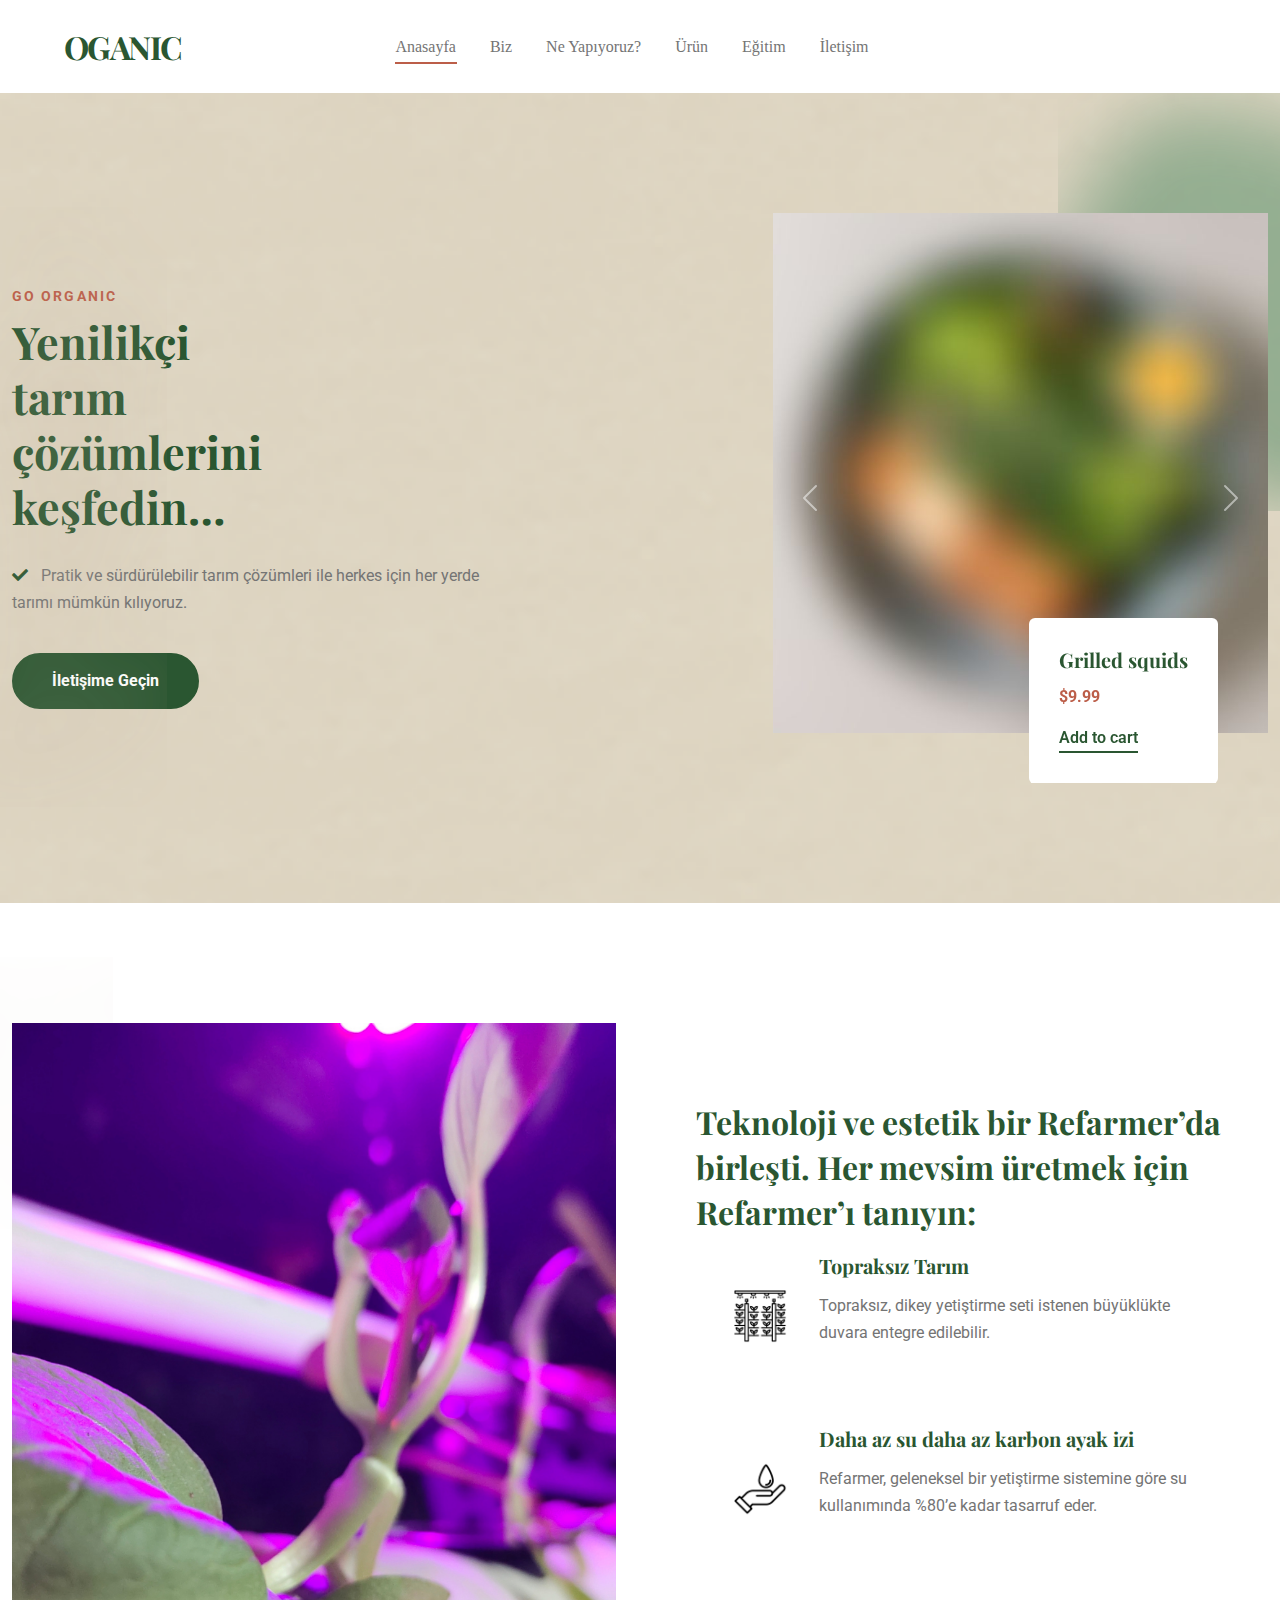
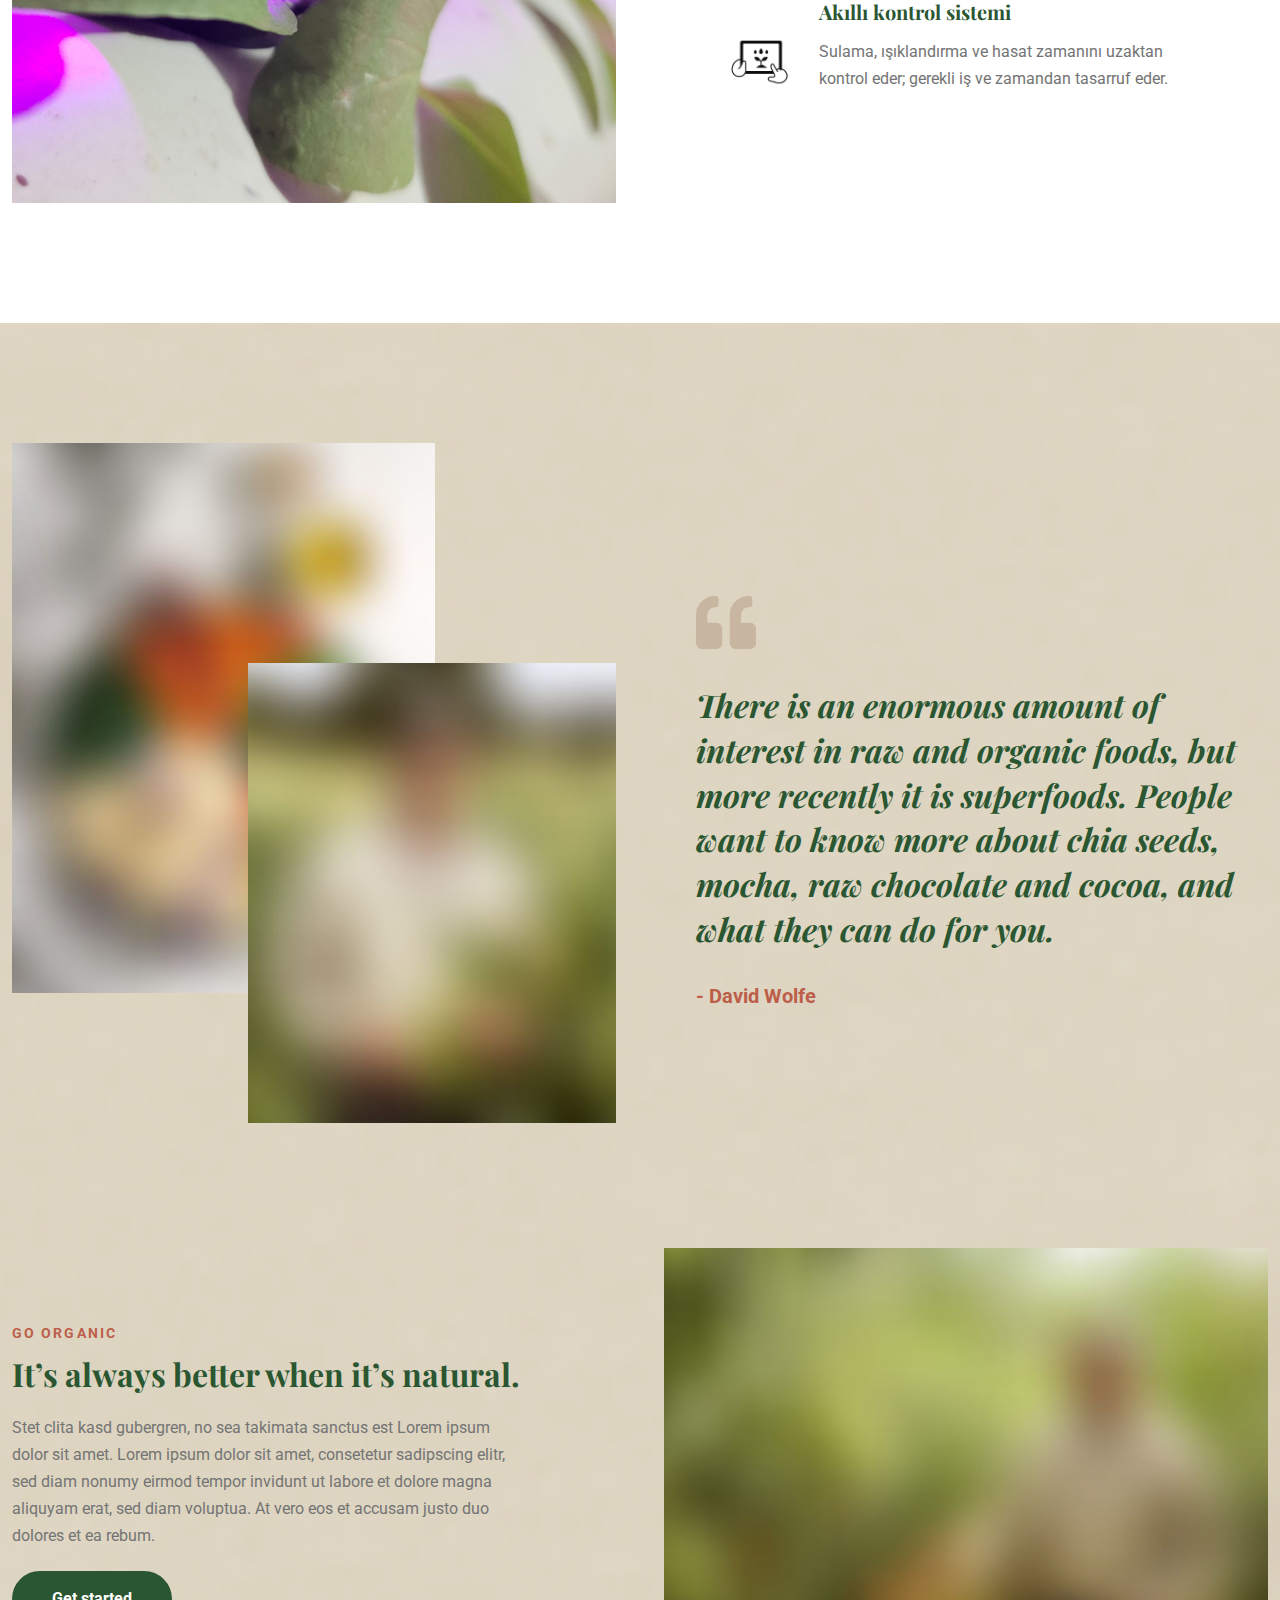
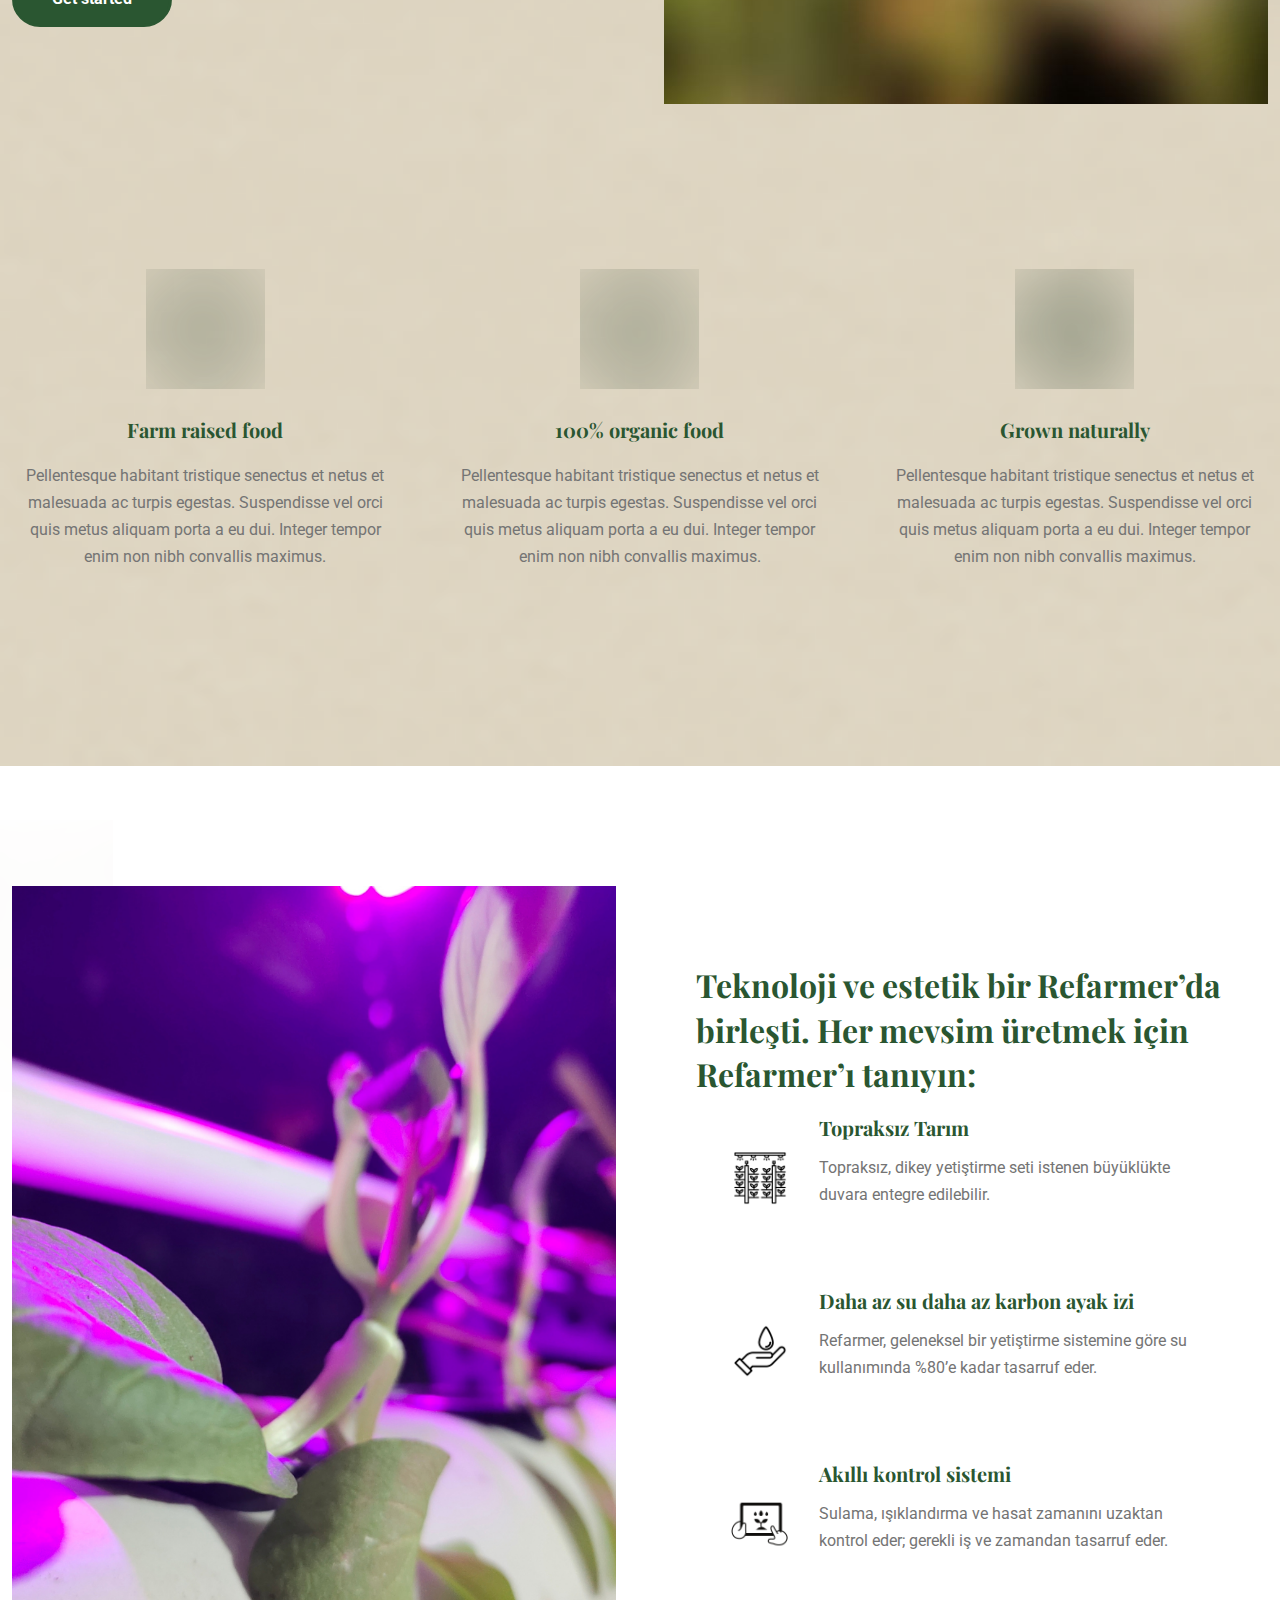
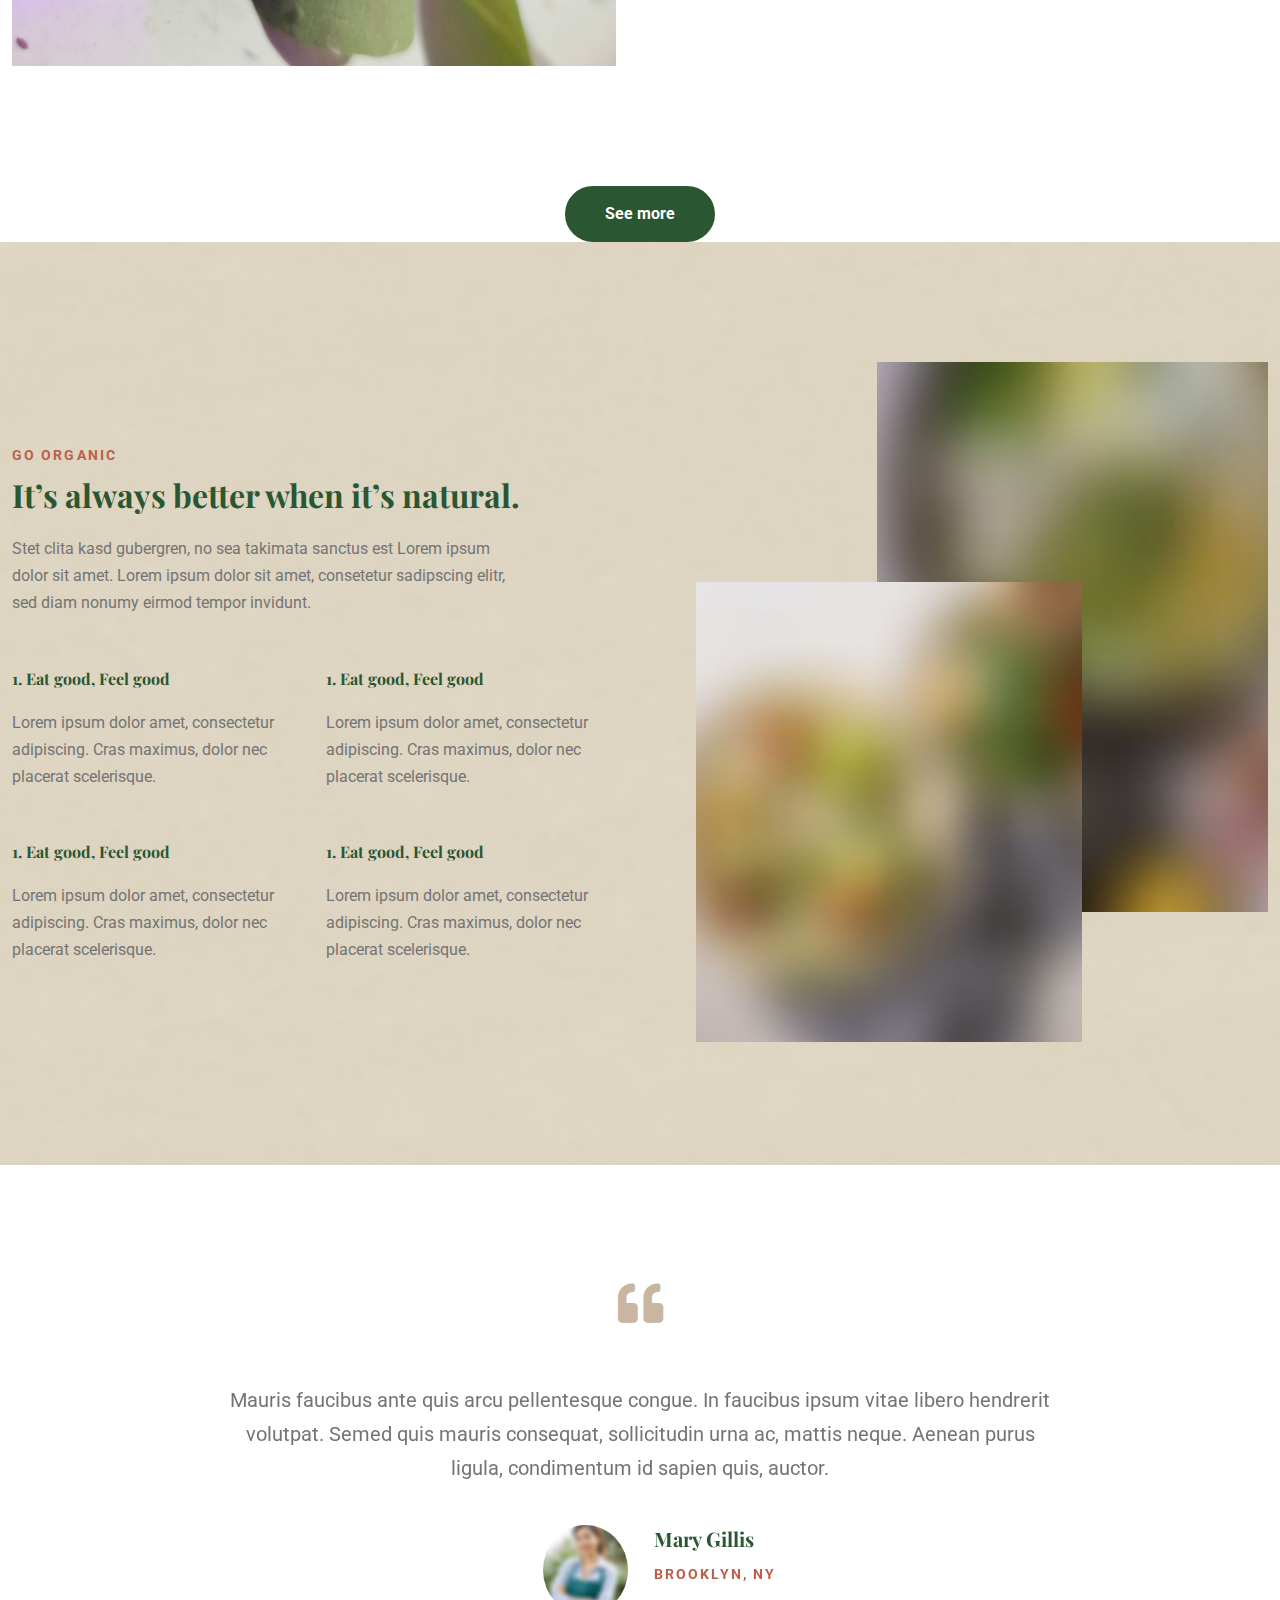
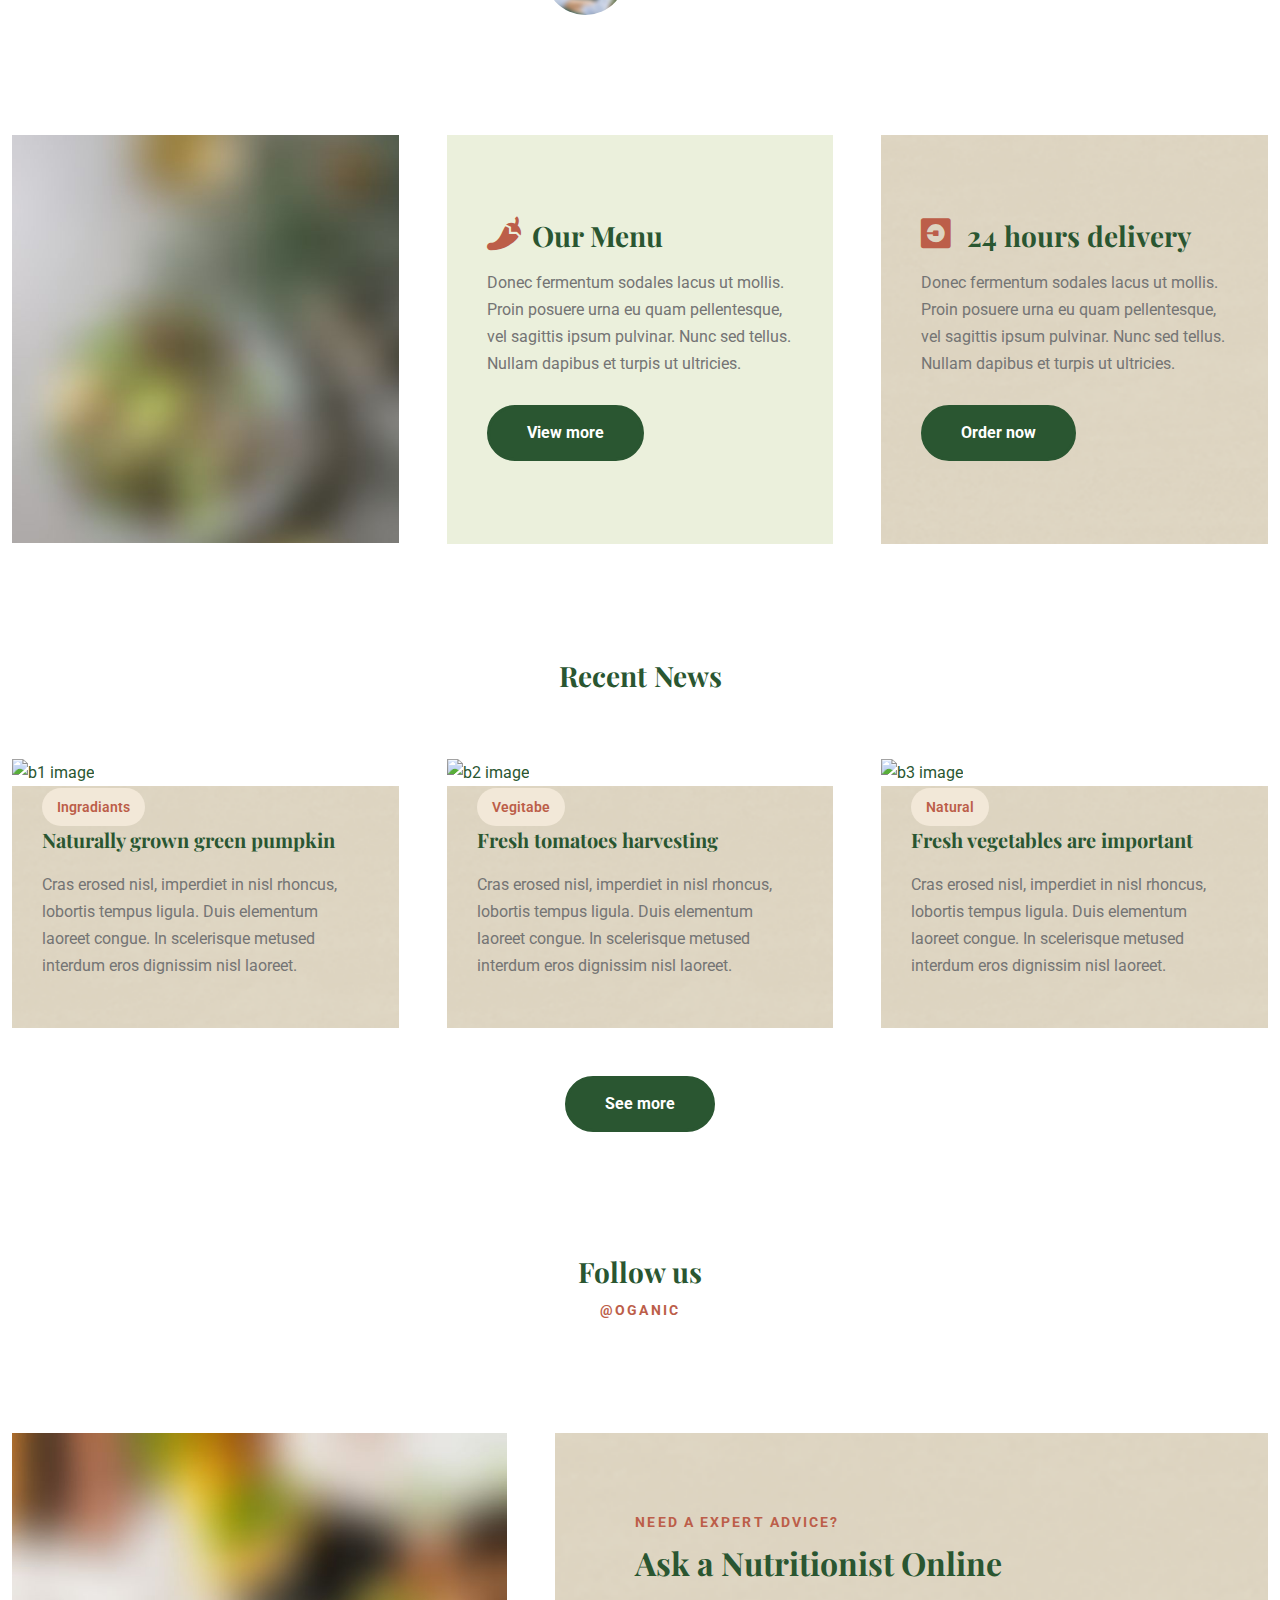
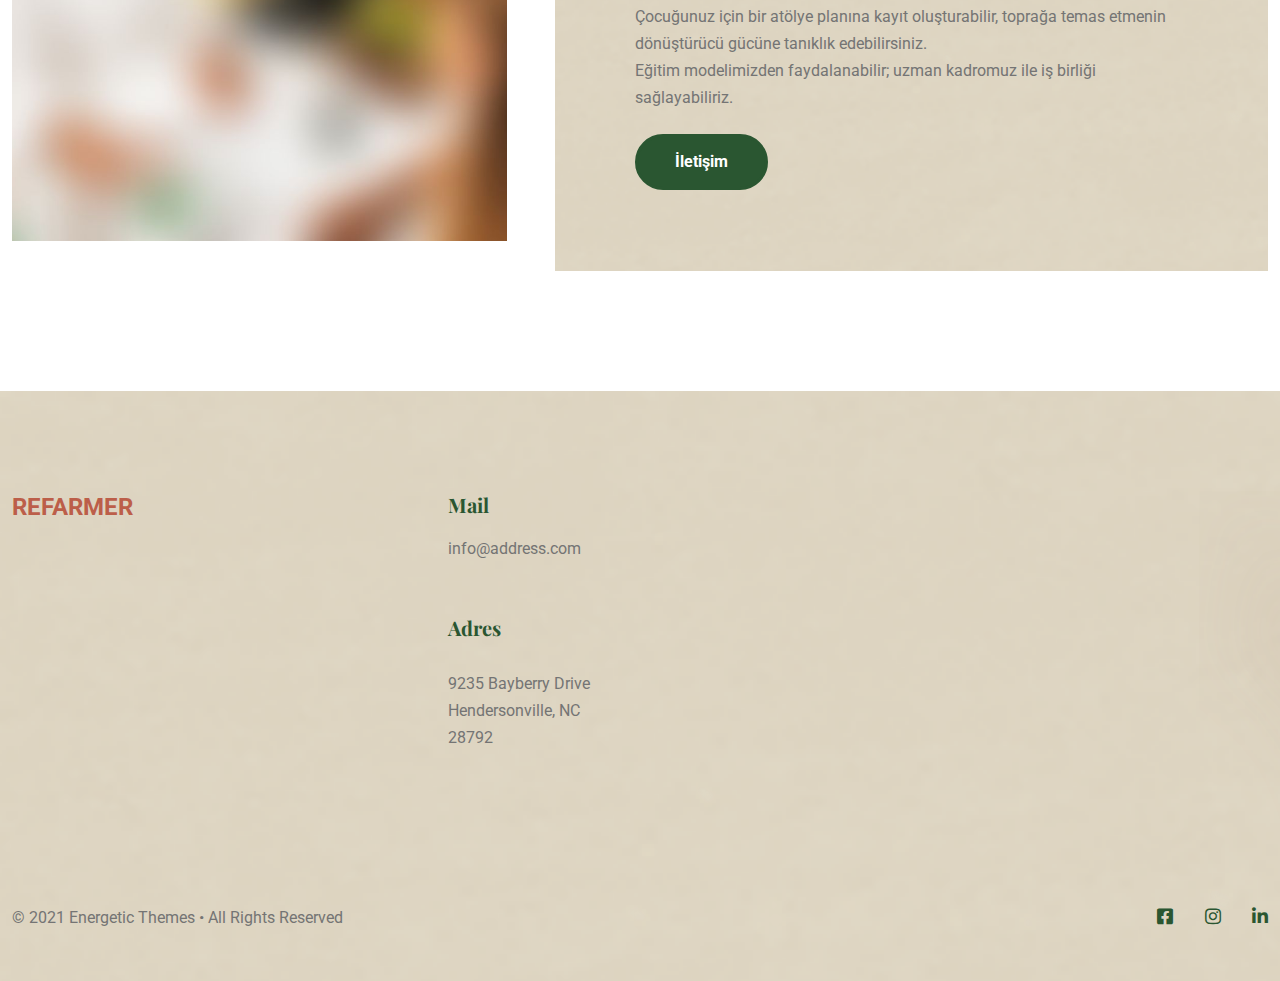
==== commit f37d7569: "refarmer" ====
--- a/index.html
+++ b/index.html
@@ -142,40 +142,39 @@
         <div class="container mt-px-lg-120 mb-px-lg-120 mt-px-md-80 mb-px-md-80 mt-px-60 mb-px-60">
           <div class="row gx-lg-5">
             <div class="col-lg-6 mb-lg-0 mb-px-30">
-              <div class="position-relative"><img class="z-index-3 height-px-780 w-100 object-fit-cover" src="assets/images/home/h1.jpg" alt="home-1-image"><img class="z-index-flower position-absolute top-px-9 start-0 translate-middle" src="assets/images/flowers/f13.png" alt="flower-13-image"></div>
+              <div class="position-relative"><img class="z-index-3 height-px-780 w-100 object-fit-cover" src="assets/images/GÖRSEL4.png" alt="GÖRSEL4"><img class="z-index-flower position-absolute top-px-9 start-0 translate-middle" src="assets/images/flowers/f13.png" alt="flower-13-image"></div>
             </div>
             <div class="col-lg-6 my-auto">
               <div class="ms-px-lg-32">
-                <h5 class="font-letter-space mb-px-8">Go Organic</h5>
-                <h2 class="mb-px-17">It’s always better when it’s natural.</h2>
-                <div class="pe-px-lg-40 pb-px-36">
-                  <p>Lorem ipsum dolor sit amet, consectetur adipiscing elit. Cras maximus, dolor nec placerat scelerisque, urna libero lacinia nisi, vitae viverra augue turpis eget dui. Suspendisse pellentesque iaculis venenatis. </p>
-                </div>
+                <h2 class="mb-px-17">Teknoloji ve estetik bir Refarmer’da birleşti. Her mevsim üretmek için Refarmer’ı
+                  tanıyın:</h2>
                 <div class="pe-px-lg-60">
                   <div class="row gx-lg-0 mb-px-md-45 mb-px-30">
-                    <div class="col-3"><img src="assets/images/logo4.png" alt="logo-4"></div>
+                    <div class="col-3"><img src="assets/images/İKON4.png" alt="İKON-4"></div>
                     <div class="col-9">
                       <div class="ms-px-n-5">
-                        <h5 class="mb-px-12">Eat clean and green</h5>
-                        <p>Lorem ipsum dolor sit amet, consectetur adipiscing elit. Cras maximus, dolor nec placerat scelerisque.</p>
+                        <h5 class="mb-px-12">Topraksız Tarım</h5>
+                        <p>Topraksız, dikey yetiştirme seti istenen büyüklükte duvara entegre edilebilir.</p>
                       </div>
                     </div>
                   </div>
                   <div class="row gx-lg-0 mb-px-md-45 mb-px-30">
-                    <div class="col-3"><img src="assets/images/logo5.png" alt="logo-4"></div>
+                    <div class="col-3"><img src="assets/images/İKON5.png" alt="İKON-5"></div>
                     <div class="col-9">
                       <div class="ms-px-n-5">
-                        <h5 class="mb-px-12">Grown by Nature</h5>
-                        <p>Lorem ipsum dolor sit amet, consectetur adipiscing elit. Cras maximus, dolor nec placerat scelerisque.</p>
+                        <h5 class="mb-px-12">Daha az su daha az karbon ayak izi</h5>
+                        <p>Refarmer, geleneksel bir yetiştirme sistemine göre su kullanımında %80’e kadar
+                          tasarruf eder.</p>
                       </div>
                     </div>
                   </div>
                   <div class="row gx-lg-0">
-                    <div class="col-3"><img src="assets/images/logo6.png" alt="logo-4"></div>
+                    <div class="col-3"><img src="assets/images/İKON6.png" alt="İKON-6"></div>
                     <div class="col-9">
                       <div class="ms-px-n-5">
-                        <h5 class="mb-px-12">Eat good, Feel good</h5>
-                        <p class="mb-0">Lorem ipsum dolor sit amet, consectetur adipiscing elit. Cras maximus, dolor nec placerat scelerisque.</p>
+                        <h5 class="mb-px-12">Akıllı kontrol sistemi</h5>
+                        <p class="mb-0">Sulama, ışıklandırma ve hasat zamanını uzaktan kontrol eder; gerekli iş ve
+                          zamandan tasarruf eder.</p>
                       </div>
                     </div>
                   </div>
@@ -254,7 +253,51 @@
           </div>
         </div>
         <!-- shop-->
-
+<!-- logo section-->
+<div class="container mt-px-lg-120 mb-px-lg-120 mt-px-md-80 mb-px-md-80 mt-px-60 mb-px-60">
+  <div class="row gx-lg-5">
+    <div class="col-lg-6 mb-lg-0 mb-px-30">
+      <div class="position-relative"><img class="z-index-3 height-px-780 w-100 object-fit-cover" src="assets/images/GÖRSEL4.png" alt="GÖRSEL4"><img class="z-index-flower position-absolute top-px-9 start-0 translate-middle" src="assets/images/flowers/f13.png" alt="flower-13-image"></div>
+    </div>
+    <div class="col-lg-6 my-auto">
+      <div class="ms-px-lg-32">
+        <h2 class="mb-px-17">Teknoloji ve estetik bir Refarmer’da birleşti. Her mevsim üretmek için Refarmer’ı
+          tanıyın:</h2>
+        <div class="pe-px-lg-60">
+          <div class="row gx-lg-0 mb-px-md-45 mb-px-30">
+            <div class="col-3"><img src="assets/images/İKON4.png" alt="İKON-4"></div>
+            <div class="col-9">
+              <div class="ms-px-n-5">
+                <h5 class="mb-px-12">Topraksız Tarım</h5>
+                <p>Topraksız, dikey yetiştirme seti istenen büyüklükte duvara entegre edilebilir.</p>
+              </div>
+            </div>
+          </div>
+          <div class="row gx-lg-0 mb-px-md-45 mb-px-30">
+            <div class="col-3"><img src="assets/images/İKON5.png" alt="İKON-5"></div>
+            <div class="col-9">
+              <div class="ms-px-n-5">
+                <h5 class="mb-px-12">Daha az su daha az karbon ayak izi</h5>
+                <p>Refarmer, geleneksel bir yetiştirme sistemine göre su kullanımında %80’e kadar
+                  tasarruf eder.</p>
+              </div>
+            </div>
+          </div>
+          <div class="row gx-lg-0">
+            <div class="col-3"><img src="assets/images/İKON6.png" alt="İKON-6"></div>
+            <div class="col-9">
+              <div class="ms-px-n-5">
+                <h5 class="mb-px-12">Akıllı kontrol sistemi</h5>
+                <p class="mb-0">Sulama, ışıklandırma ve hasat zamanını uzaktan kontrol eder; gerekli iş ve
+                  zamandan tasarruf eder.</p>
+              </div>
+            </div>
+          </div>
+        </div>
+      </div>
+    </div>
+  </div>
+</div>
               <!-- End Products-->
               <div class="text-center mt-px-lg-80"><a class="btn btn-parsley" href="shop.html">See more</a></div><img class="d-lg-block d-none position-absolute bottom-px-n-lg-8 start-px-n-lg-41" src="assets/images/flowers/f6.png" alt="f6 flower image"><img class="d-lg-block d-none position-absolute top-px-n-lg-0 end-px-n-lg-37" src="assets/images/flowers/f5.png" alt="f5 flower image">
             </div>
@@ -514,50 +557,26 @@
             <div class="col-lg-4">
               <div class="position-relative">
                 <div class="footer-widget footer-widget-1">
-                  <h2 class="mb-px-36">Eat nutritious food because it makes your health so good.</h2>
-                  <h4 class="text-flame-pea base-font-family text-uppercase">Oganic</h4><img class="ms-px-n-45 d-lg-block d-none position-absolute top-px-5 start-px-n-115" src="assets/images/flowers/f4.png" alt="hero flower image">
+                  <h4 class="text-flame-pea base-font-family text-uppercase">Refarmer</h4><img class="ms-px-n-45 d-lg-block d-none position-absolute top-px-5 start-px-n-115" src="assets/images/flowers/f4.png" alt="hero flower image">
                 </div>
               </div>
             </div>
             <div class="col-lg-2 col-md-6 col-12 mt-lg-0 mt-md-5 mt-4">
               <div class="ms-px-lg-9">
-                <h5 class="mb-px-16">Get in touch</h5>
+                <h5 class="mb-px-16">Mail</h5>
                 <p class="footer-text-size mb-5">info@address.com</p>
                 <div class="pt-1">
-                  <h5 class="mb-px-28">Headquarters</h5>
+                  <h5 class="mb-px-28">Adres</h5>
                 </div>
                 <div class="pe-px-lg-0 pe-px-md-60 pe-px-40">
                   <p class="footer-text-size mb-4">9235 Bayberry Drive Hendersonville, NC 28792</p>
                 </div>
               </div>
             </div>
-            <div class="col-lg-2 col-md-6 col-12 mt-lg-0 mt-md-5 mt-4">
-              <div class="ms-px-lg-14">
-                <h5>Useful</h5>
-                <div class="footer-widget footer-widget-2">
-                  <ul class="pt-px-17"> 
-                    <li><a href="page-partners.html">Certificates</a></li>
-                    <li><a href="page-abuot-us.html">Platform</a></li>
-                    <li><a href="page-faq.html">FAQ </a></li>
-                    <li><a href="page-contact.html">Legal & Privacy</a></li>
-                    <li><a href="blog.html">Blog</a></li>
-                  </ul>
-                </div>
-              </div>
-            </div>
+            
             <div class="col-lg-4 col-md-6 col-12">
               <div class="position-relative">
                 <div class="ms-px-lg-13">
-                  <h5 class="mb-px-16">Newsletter</h5>
-                  <p class="footer-text-size mb-4">Sign up here to get the latest news, updates and special offers delivered to your inbox.</p>
-                  <form id="contact-form" method="post" action="assets/php/contact.php">
-                    <div class="mb-px-20 pb-2">
-                      <input class="footer-input form-control input-border text-md-start text-center" id="form_email" type="text" name="lname" placeholder="mail@address.com" required>
-                    </div>
-                    <div class="row">
-                      <div class="col-lg-3 col-md-4 text-md-start text-center"><a class="footer-form h6 btn-link pb-px-12 d-block" href="#">Submit<i class="fas fa-long-arrow-alt-right ms-px-14"></i></a></div>
-                    </div>
-                  </form>
                 </div><img class="position-absolute top-px-n-lg-10 end-px-n-lg-100 top-px-n-md-70 end-px-n-md-150" src="assets/images/flowers/f17.png" alt="hero flower image">
               </div>
             </div>
@@ -577,7 +596,6 @@
                 <ul class="list-unstyled list-inlinetrue">
                   <li class="list-inline-item me-px-21"><a href="#"><i class="fab fa-facebook-square icon"></i></a></li>
                   <li class="list-inline-item me-px-21"><a href="#"><i class="fab fa-instagram icon"></i></a></li>
-                  <li class="list-inline-item me-px-21"><a href="#"><i class="fab fa-twitter icon"></i></a></li>
                   <li class="list-inline-item"><a href="#"><i class="fab fa-linkedin-in icon"></i></a></li>
                 </ul>
               </div>
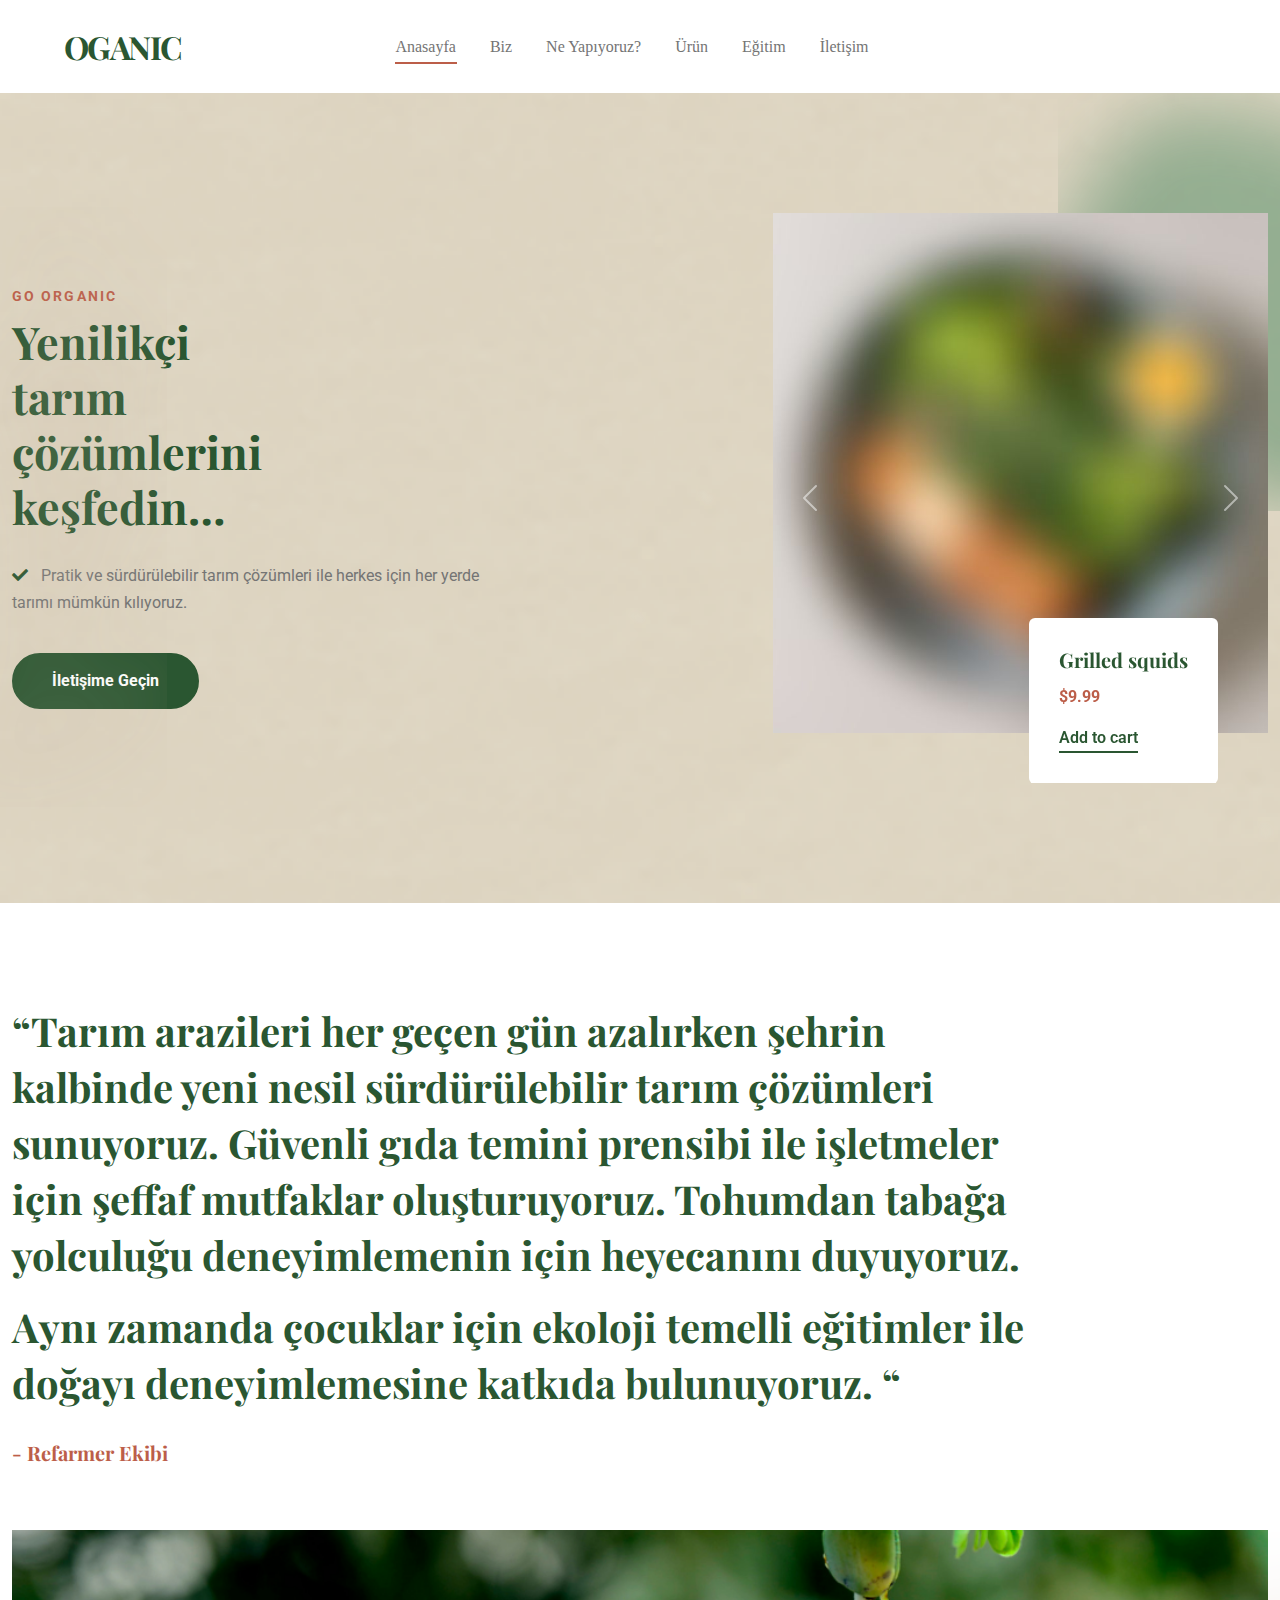
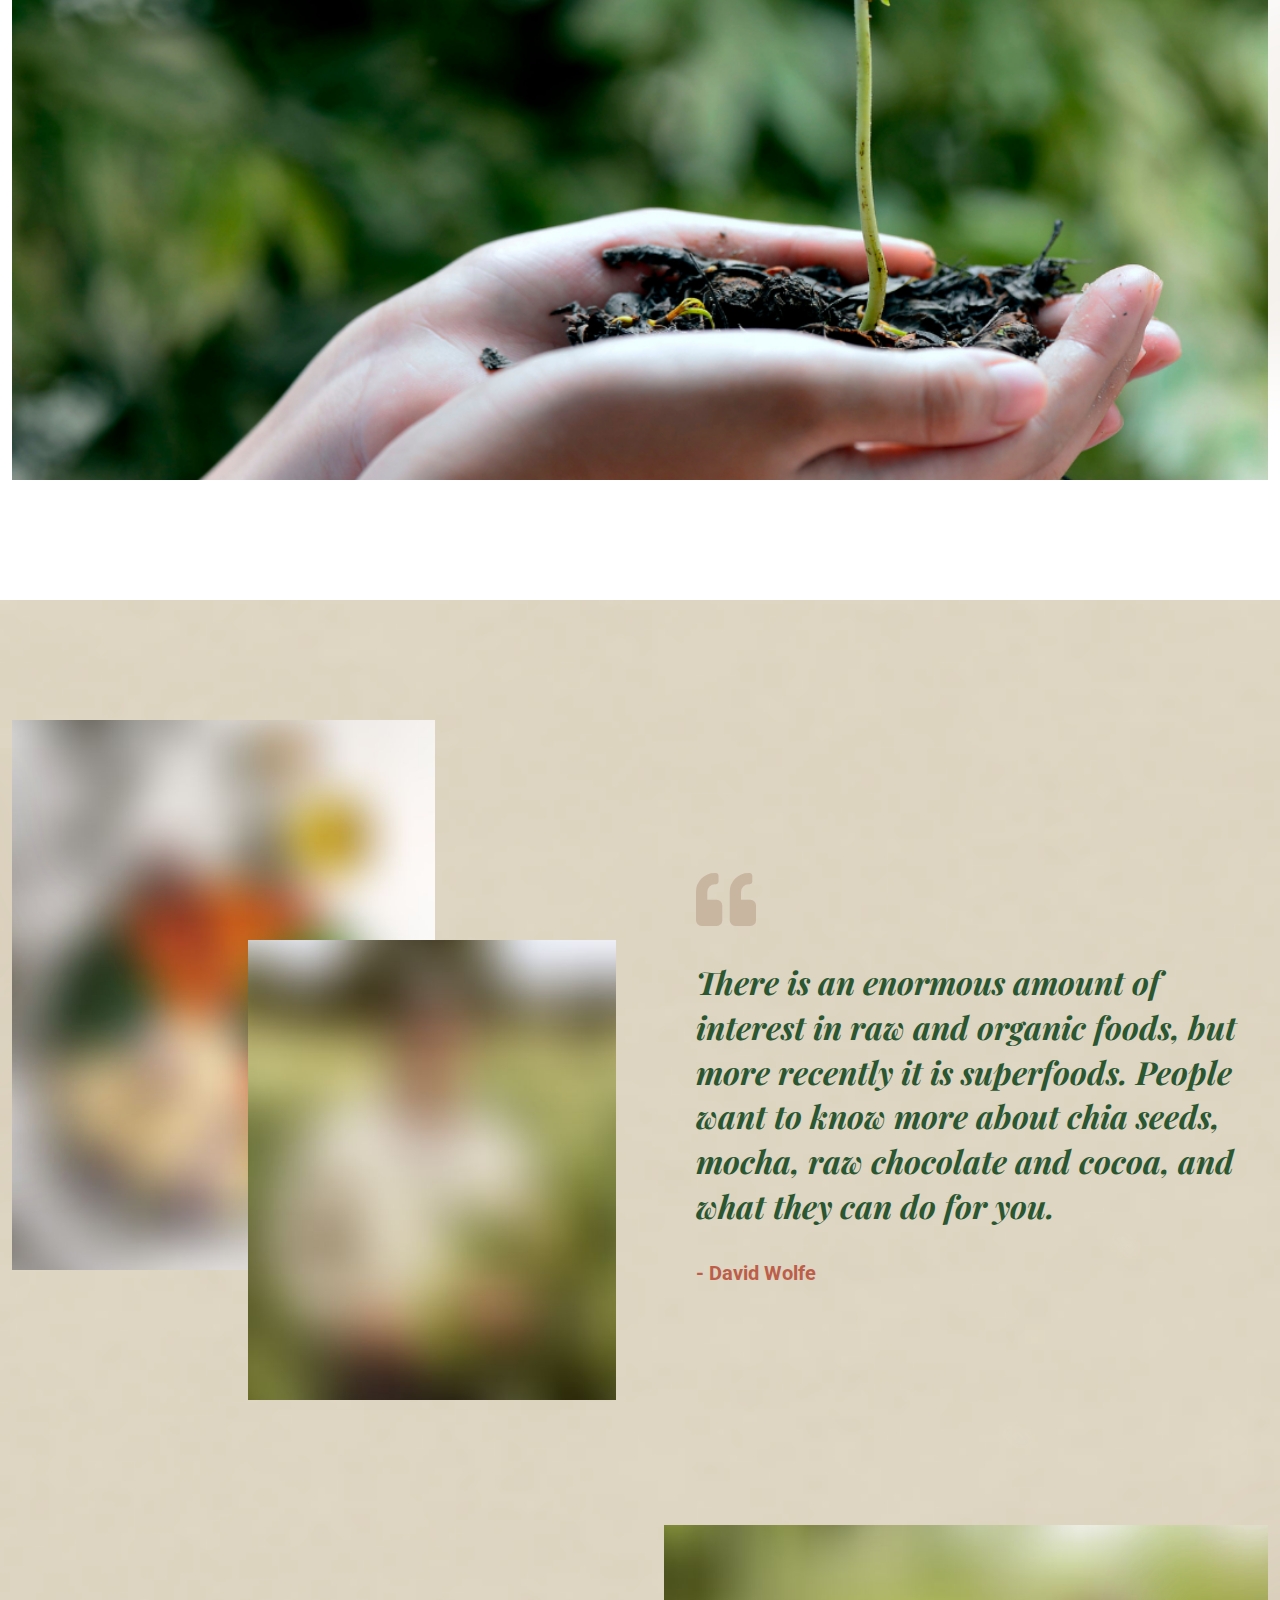
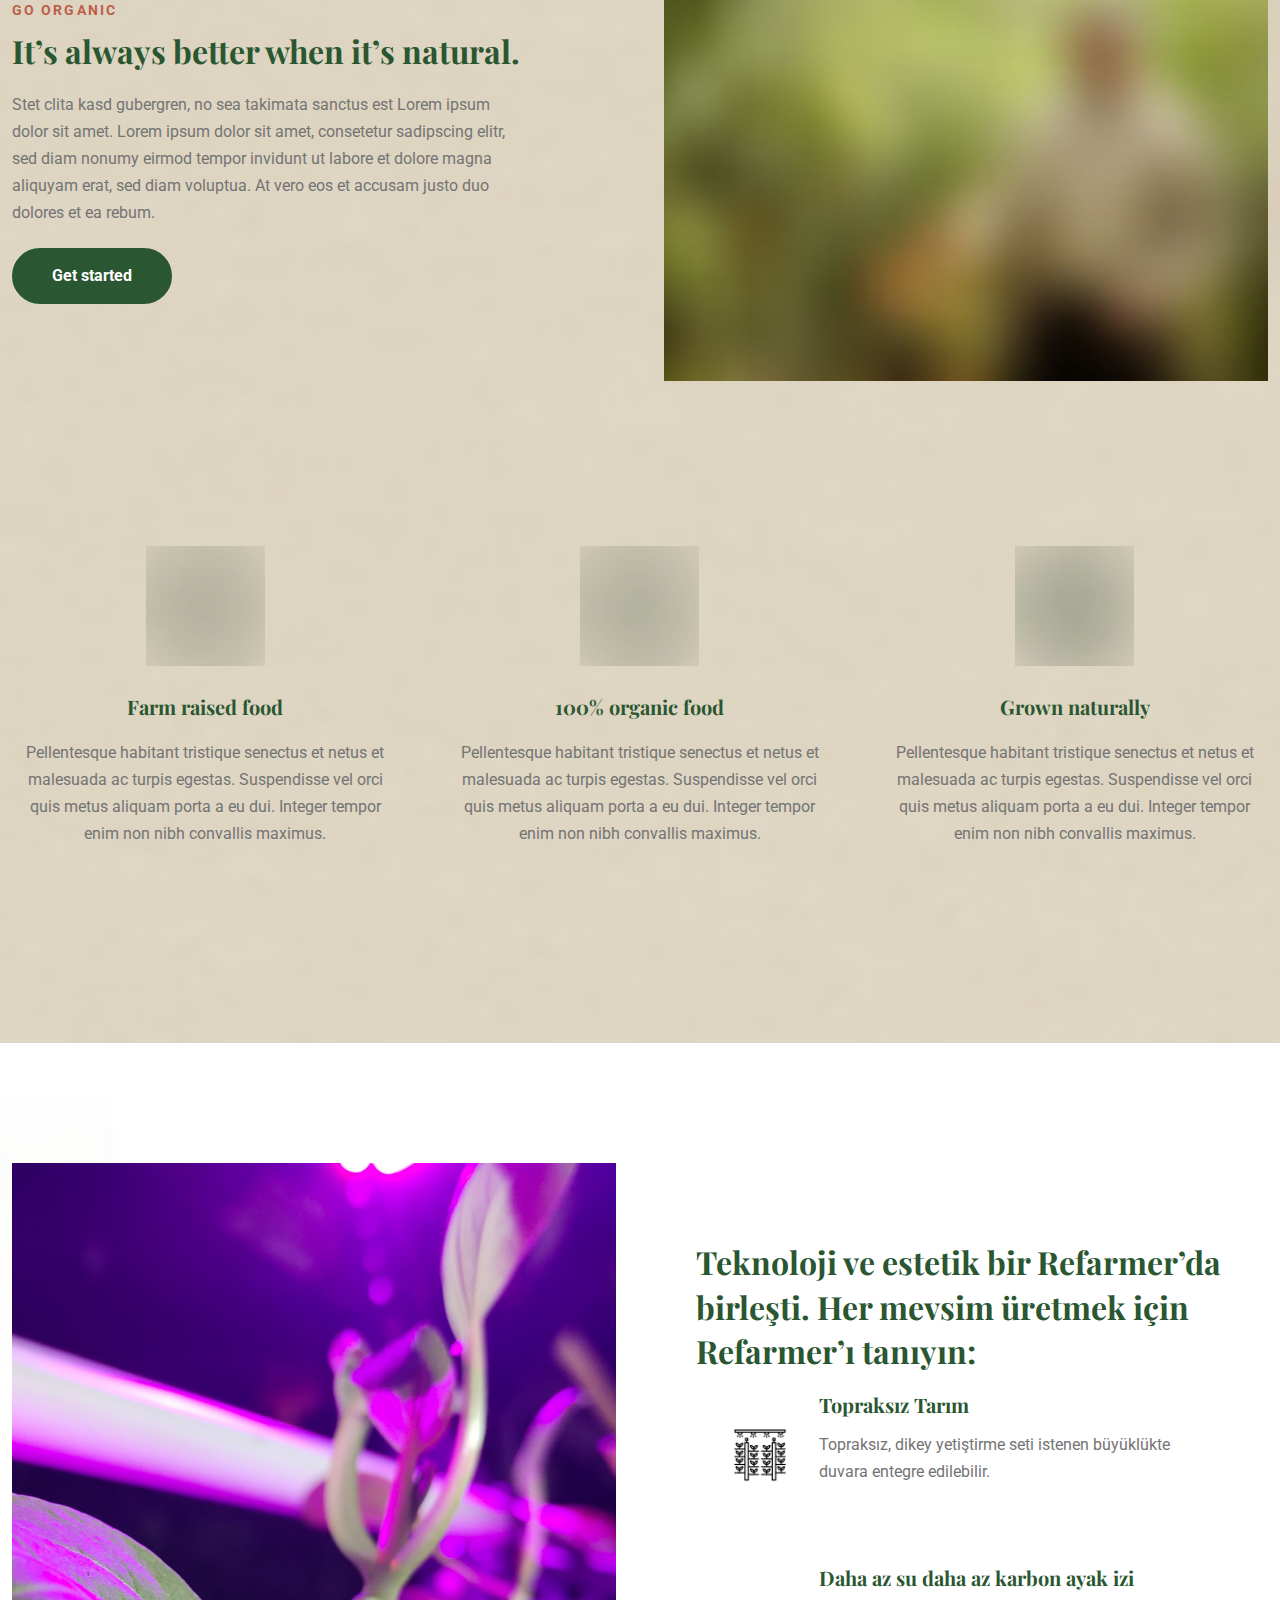
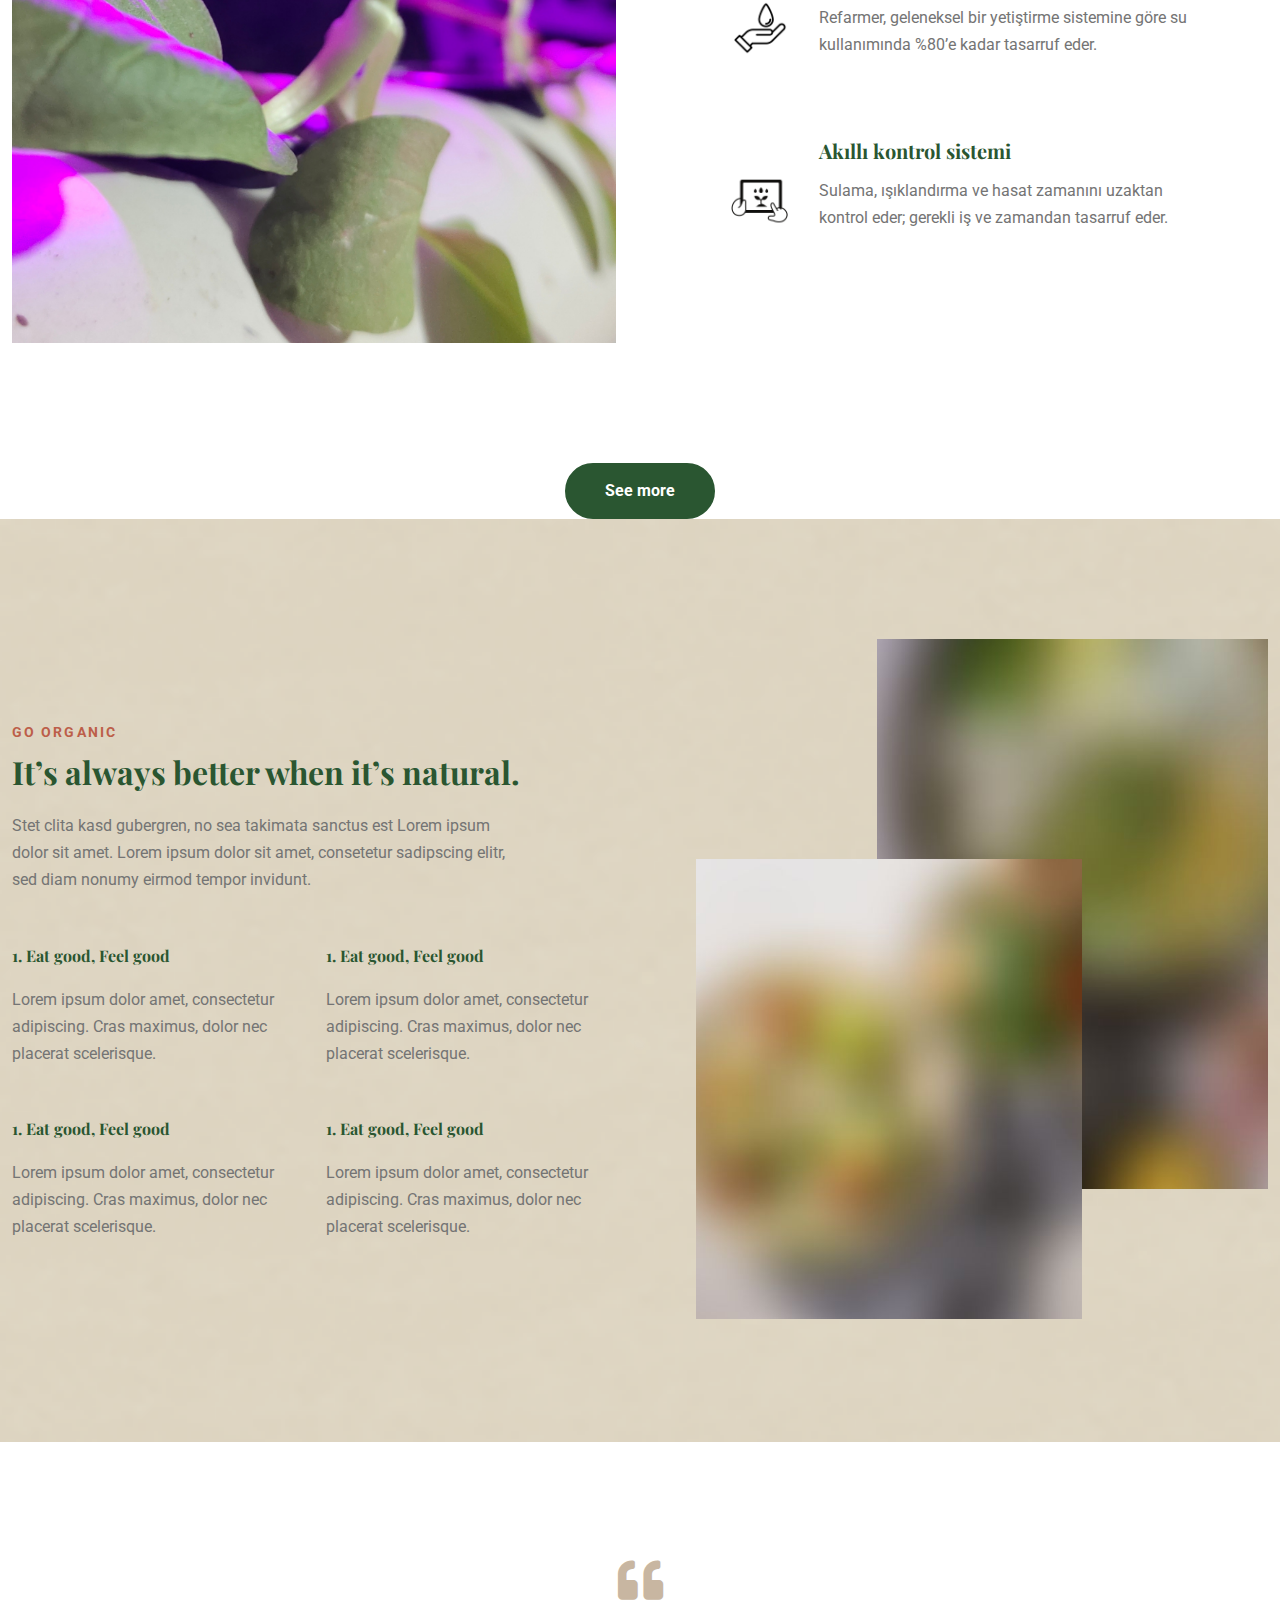
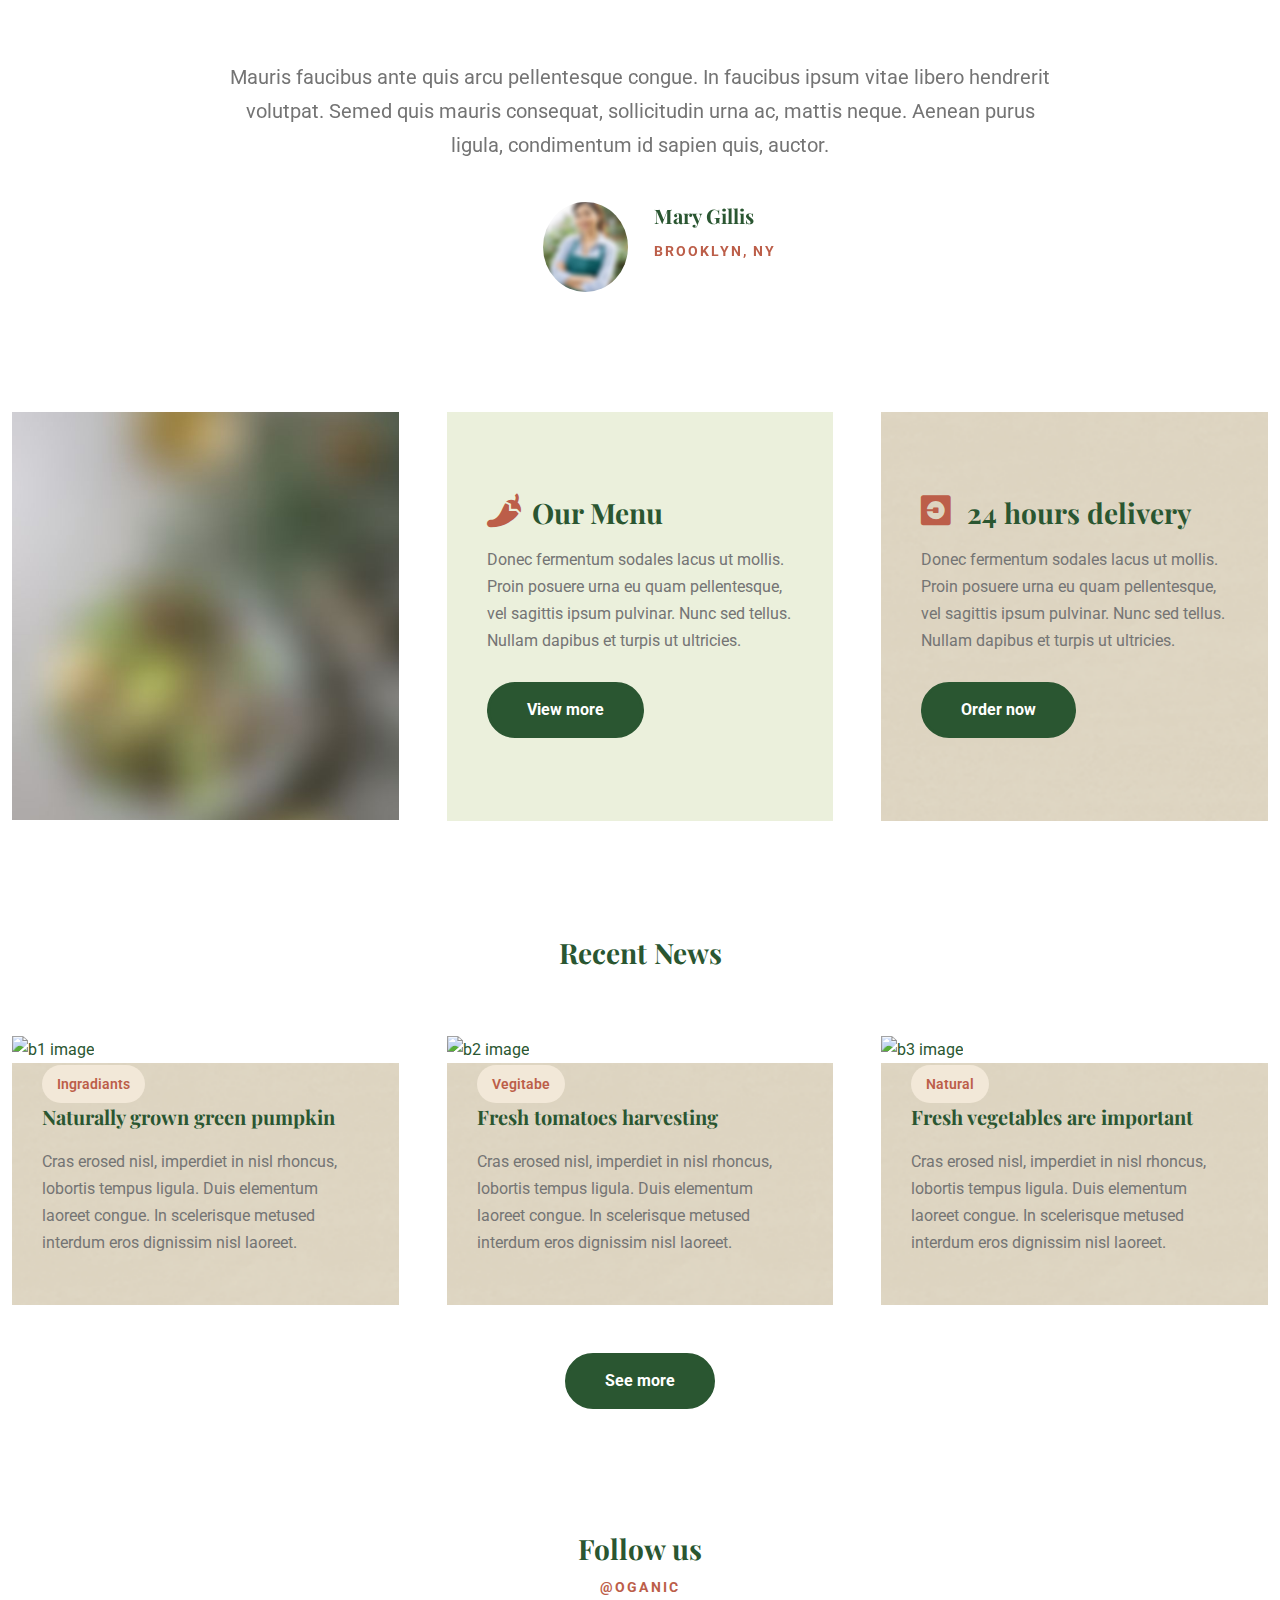
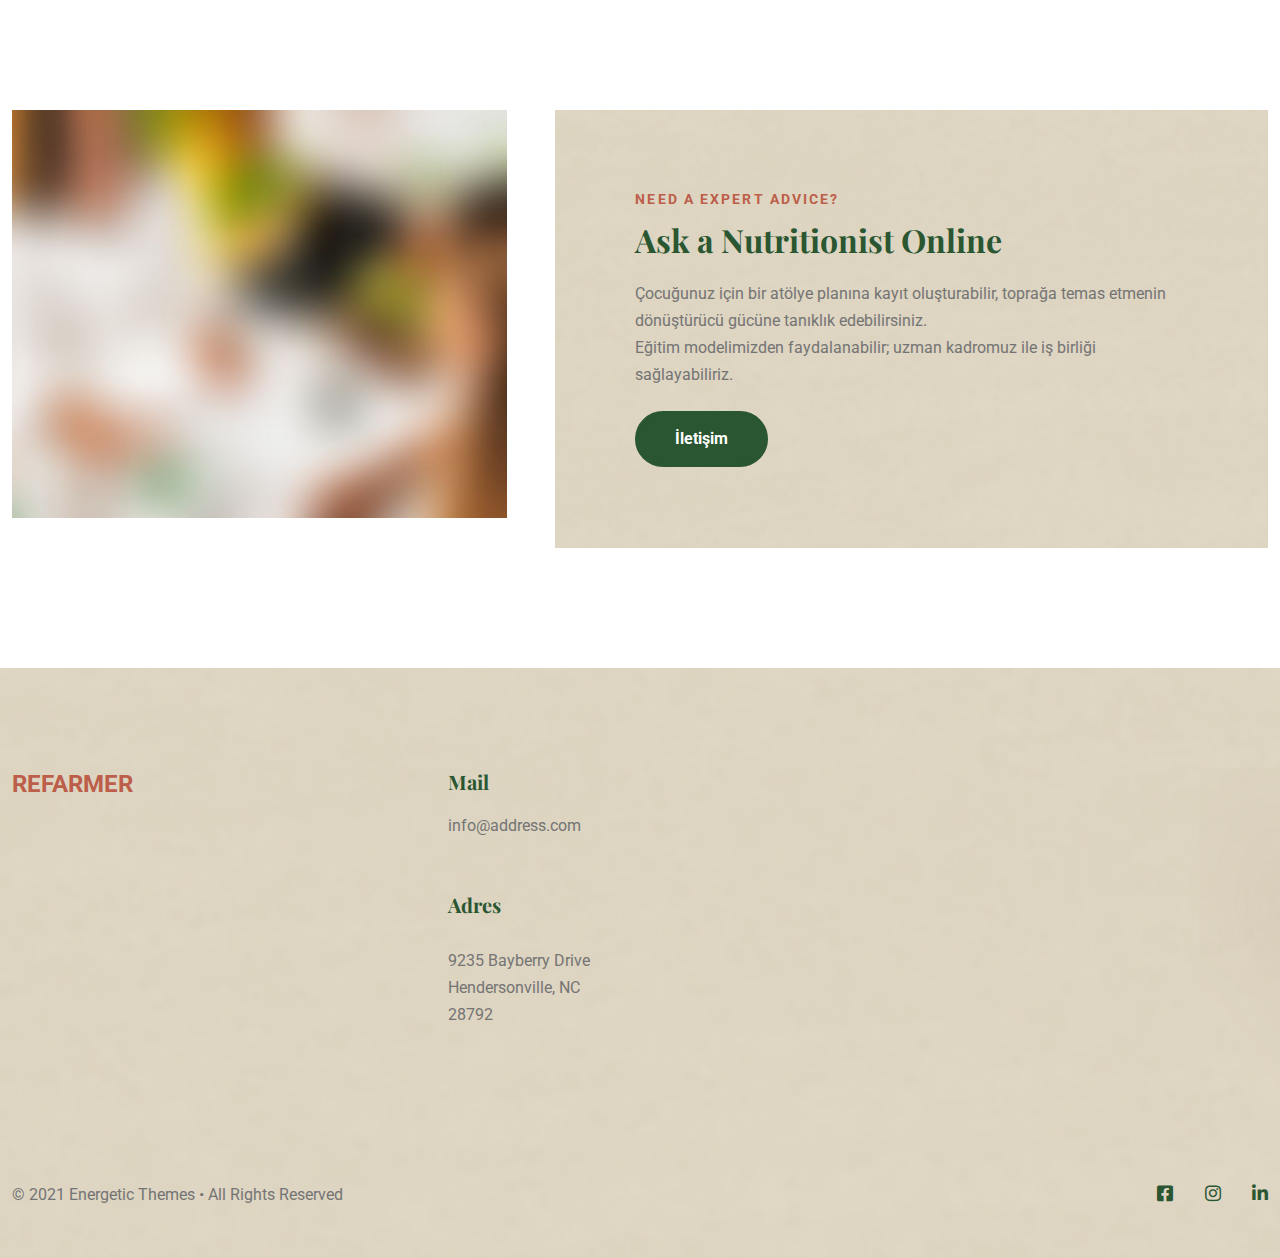
==== commit 295e9822: "refarmer" ====
--- a/index.html
+++ b/index.html
@@ -138,51 +138,31 @@
             </div>
           </div>
         </div>
+                <!-- heading section-->
+                <div class="container mt-px-lg-100 mb-px-lg-55 mt-px-md-50 mb-px-md-50 mt-px-40 mb-px-40">
+                  <div class="row"> 
+                    <div class="col-lg-10">
+                      <h1 class="mb-px-28 tab-font"><p>“Tarım arazileri her geçen gün azalırken şehrin kalbinde yeni nesil sürdürülebilir tarım
+                        çözümleri sunuyoruz. Güvenli gıda temini prensibi ile işletmeler için şeffaf mutfaklar
+                        oluşturuyoruz. Tohumdan tabağa yolculuğu deneyimlemenin için heyecanını duyuyoruz.</p><p>
+                        Aynı zamanda çocuklar için ekoloji temelli eğitimler ile doğayı deneyimlemesine katkıda
+                        bulunuyoruz. “</p></h1>
+                      <h5 class="font-family-base text-flame-pea">- Refarmer Ekibi</h5>
+                    </div>
+                  </div>
+                </div>
+                <!-- full image-->
+                <div class="overflow-hidden">
+                  <div class="container mb-px-lg-120 mb-px-md-80 mb-px-60">
+                    <div class="row">
+                      <div class="col-lg-12">
+                        <div class="position-relative"><img class="height-px-550 w-100 object-fit-cover" src="assets/images/GÖRSEL3.png" alt="GÖRSEL3"><img class="z-index-flower d-lg-block d-none position-absolute top-px-n-lg-5 end-px-n-lg-23" src="assets/images/flowers/f18.png" alt="f18 flower image"></div>
+                      </div>
+                    </div>
+                  </div>
+                </div>
         <!-- logo section-->
-        <div class="container mt-px-lg-120 mb-px-lg-120 mt-px-md-80 mb-px-md-80 mt-px-60 mb-px-60">
-          <div class="row gx-lg-5">
-            <div class="col-lg-6 mb-lg-0 mb-px-30">
-              <div class="position-relative"><img class="z-index-3 height-px-780 w-100 object-fit-cover" src="assets/images/GÖRSEL4.png" alt="GÖRSEL4"><img class="z-index-flower position-absolute top-px-9 start-0 translate-middle" src="assets/images/flowers/f13.png" alt="flower-13-image"></div>
-            </div>
-            <div class="col-lg-6 my-auto">
-              <div class="ms-px-lg-32">
-                <h2 class="mb-px-17">Teknoloji ve estetik bir Refarmer’da birleşti. Her mevsim üretmek için Refarmer’ı
-                  tanıyın:</h2>
-                <div class="pe-px-lg-60">
-                  <div class="row gx-lg-0 mb-px-md-45 mb-px-30">
-                    <div class="col-3"><img src="assets/images/İKON4.png" alt="İKON-4"></div>
-                    <div class="col-9">
-                      <div class="ms-px-n-5">
-                        <h5 class="mb-px-12">Topraksız Tarım</h5>
-                        <p>Topraksız, dikey yetiştirme seti istenen büyüklükte duvara entegre edilebilir.</p>
-                      </div>
-                    </div>
-                  </div>
-                  <div class="row gx-lg-0 mb-px-md-45 mb-px-30">
-                    <div class="col-3"><img src="assets/images/İKON5.png" alt="İKON-5"></div>
-                    <div class="col-9">
-                      <div class="ms-px-n-5">
-                        <h5 class="mb-px-12">Daha az su daha az karbon ayak izi</h5>
-                        <p>Refarmer, geleneksel bir yetiştirme sistemine göre su kullanımında %80’e kadar
-                          tasarruf eder.</p>
-                      </div>
-                    </div>
-                  </div>
-                  <div class="row gx-lg-0">
-                    <div class="col-3"><img src="assets/images/İKON6.png" alt="İKON-6"></div>
-                    <div class="col-9">
-                      <div class="ms-px-n-5">
-                        <h5 class="mb-px-12">Akıllı kontrol sistemi</h5>
-                        <p class="mb-0">Sulama, ışıklandırma ve hasat zamanını uzaktan kontrol eder; gerekli iş ve
-                          zamandan tasarruf eder.</p>
-                      </div>
-                    </div>
-                  </div>
-                </div>
-              </div>
-            </div>
-          </div>
-        </div>
+       
         <!-- image merge section-->
         <div class="bg-texture-image overflow-hidden pt-px-lg-120 pb-px-16 pt-px-md-80 pt-px-60">
           <div class="container pb-px-lg-150 pb-px-md-60 pb-px-50">
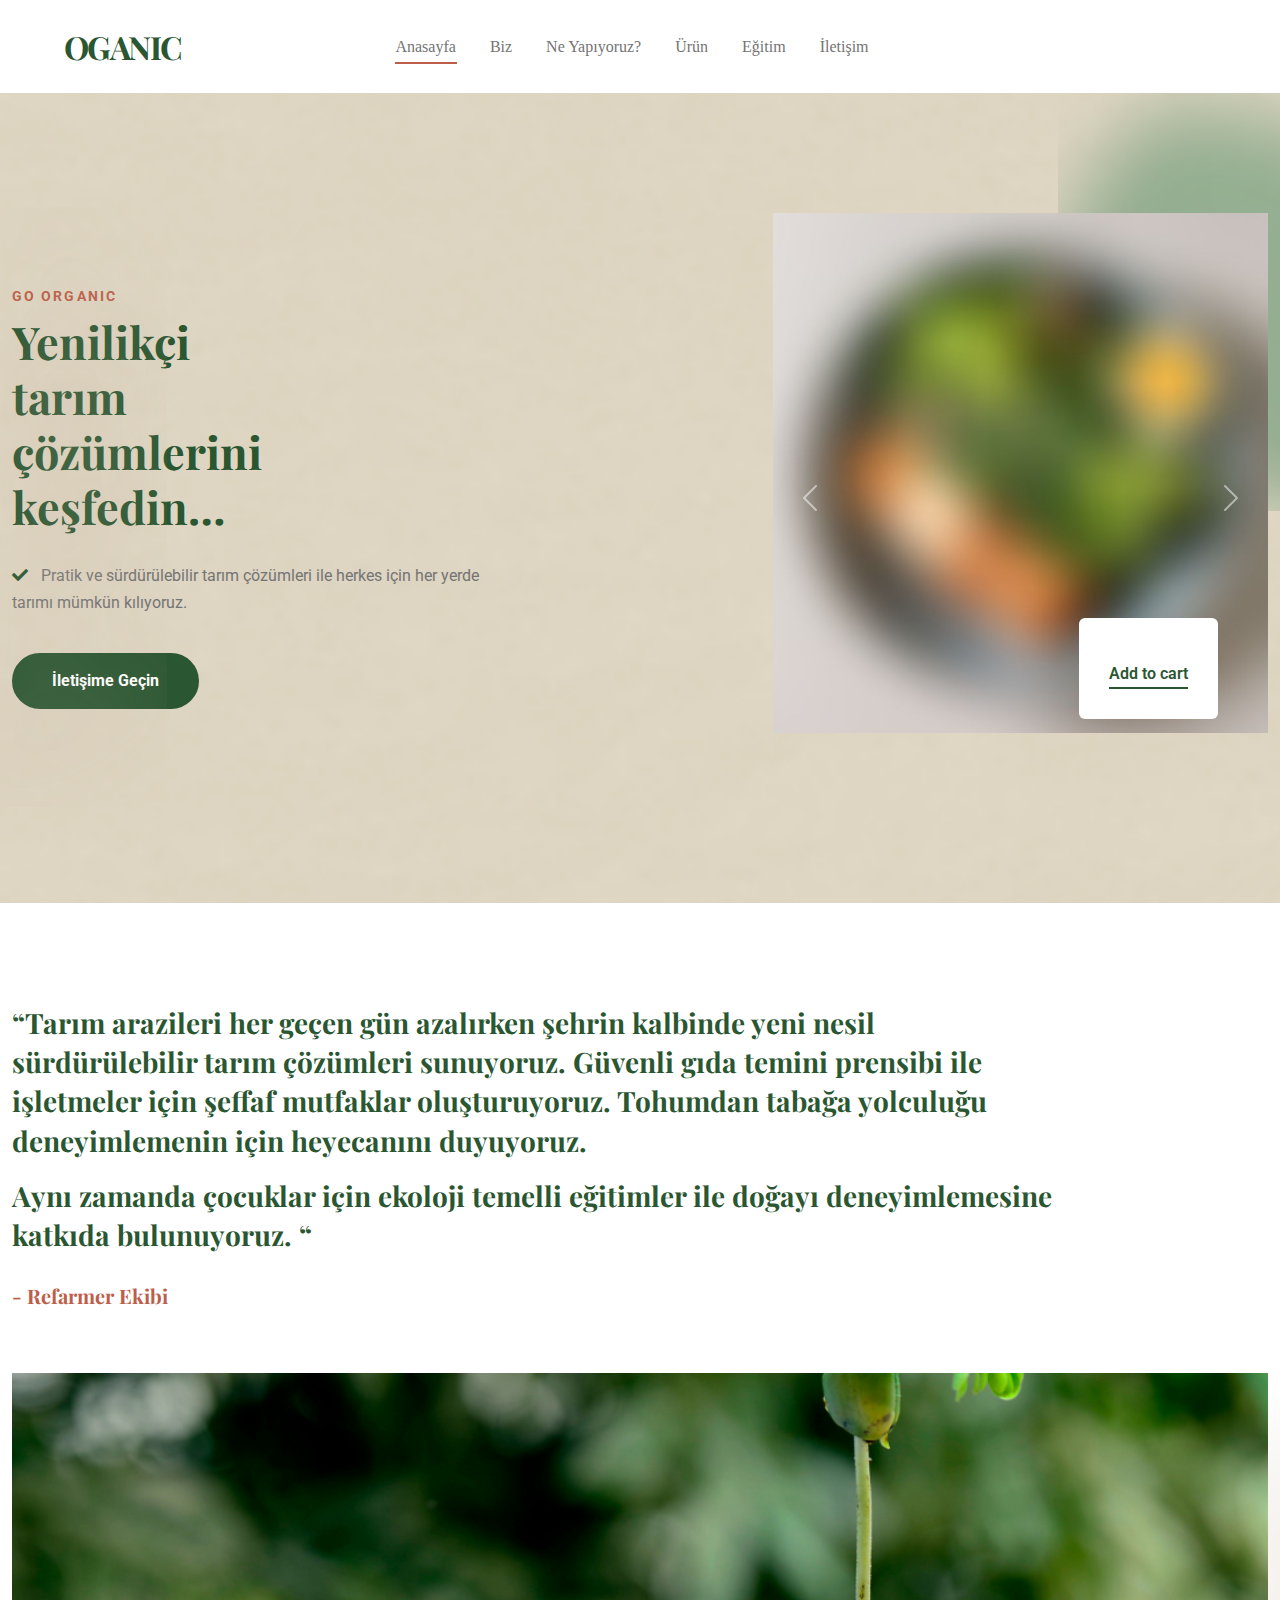
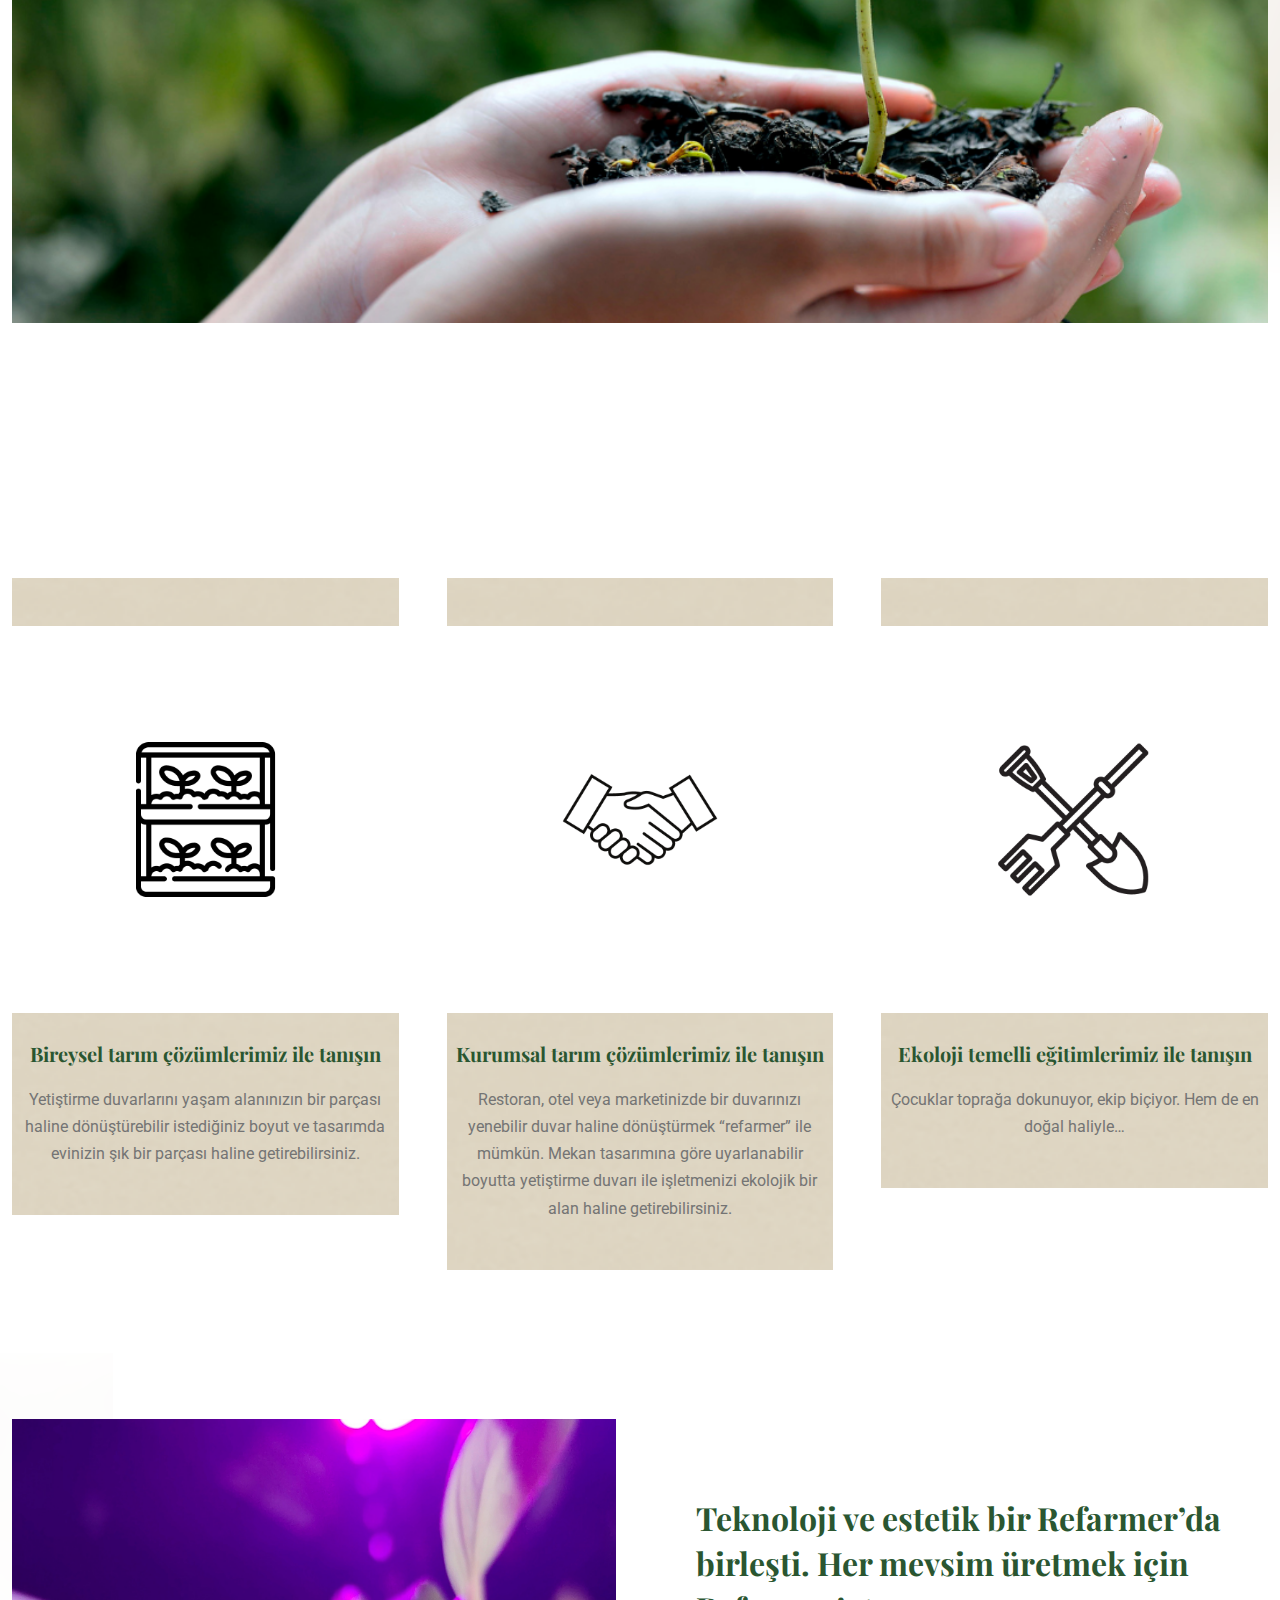
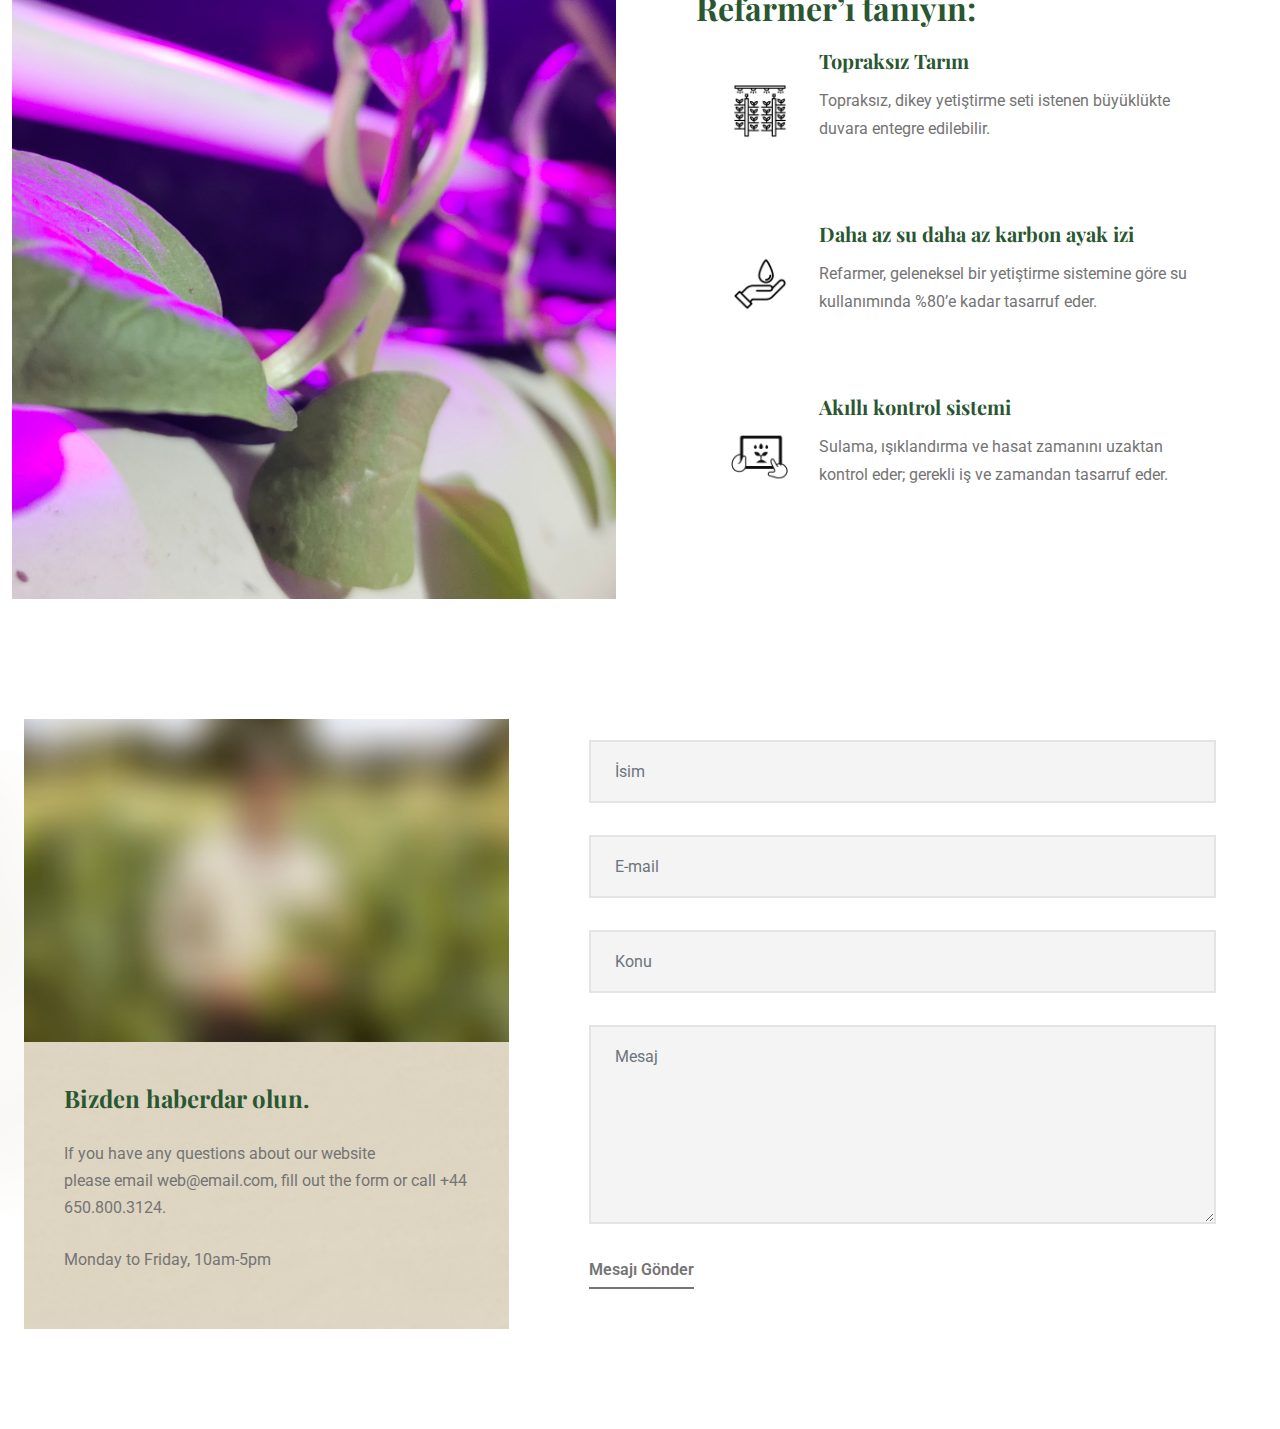
==== commit 8cb03e4f: "refarmer" ====
--- a/index.html
+++ b/index.html
@@ -38,19 +38,19 @@
             <div class="col-lg-8">
               <ul class="navbar-nav justify-content-lg-center">
                 <li class="nav-item ml-0"><a class="nav-link pl-0" href="index.html">Anasayfa</a></li>
-                <li class="nav-item"><a class="nav-link" href="page-services.html" data-bs-toggle="dropdown">Biz</a>
+                <li class="nav-item"><a class="nav-link" href="#Biz">Biz</a>
                  
                 </li>
-                <li class="nav-item "><a class="nav-link" href="#" data-bs-toggle="dropdown">Ne Yapıyoruz?</a>
+                <li class="nav-item "><a class="nav-link" href="#NeYapıyoruz">Ne Yapıyoruz?</a>
                   
                 </li>
-                <li class="nav-item "><a class="nav-link" href="#" data-bs-toggle="dropdown">Ürün</a>
+                <li class="nav-item "><a class="nav-link" href="#urun" >Ürün</a>
               
                 </li>
-                <li class="nav-item "><a class="nav-link" href="#" data-bs-toggle="dropdown" >Eğitim</a>
+                <li class="nav-item "><a class="nav-link" href="element-accordions.html"  >Eğitim</a>
                   
                 </li>
-                <li class="nav-item"><a class="nav-link" href="element-accordions.html">İletişim</a></li>
+                <li class="nav-item"><a class="nav-link" href="#iletisim">İletişim</a></li>
               </ul>
             </div>
             <div class="col-lg-2 d-none d-lg-block">
@@ -79,10 +79,7 @@
                           <div class="position-absolute top-50 end-0">
                             <div class="me-px-50 mt-px-lg-145 mt-px-md-151">
                               <div class="bg-white mb-px-n-50 border-radius-home ps-px-30 pe-px-30 pt-px-28 pb-px-32">
-                                <h5>Grilled squids  </h5>
-                                <div class="pt-px-4">
-                                  <h6 class="price">$9.99</h6>
-                                </div>
+                                
                                 <div class="mt-px-14"><a class="h6 btn-link border-2 border-bottom shop-button-style" href="single-product.html">Add to cart</a></div>
                               </div>
                             </div>
@@ -90,7 +87,7 @@
                         </div>
                       </div>
                       <div class="carousel-item pb-px-lg-50">
-                        <div class="position-relative"><img class="d-block w-100 height-px-520 object-fit-cover w-100" src="assets/images/shop/s5.jpg" alt="slider two image">
+                        <div class="position-relative"><img class="d-block w-100 height-px-520 object-fit-cover w-100" src="assets/images/GÖRSEL1.png" alt="GÖRSEL1">
                           <div class="position-absolute top-50 end-0">
                             <div class="me-px-50 mt-px-lg-145 mt-px-md-151">
                               <div class="bg-white border-radius-home ps-px-30 pe-px-30 pt-px-28 pb-px-32">
@@ -98,14 +95,14 @@
                                 <div class="pt-px-4">
                                   <h6 class="price">$10.99</h6>
                                 </div>
-                                <div class="mt-px-14"><a class="h6 btn-link border-2 border-bottom shop-button-style" href="single-product.html">Add to cart</a></div>
+                                
                               </div>
                             </div>
                           </div>
                         </div>
                       </div>
                       <div class="carousel-item pb-px-lg-50">
-                        <div class="position-relative"><img class="d-block w-100 height-px-520 object-fit-cover w-100" src="assets/images/shop/s6.jpg" alt="slider three image">
+                        <div class="position-relative"><img class="d-block w-100 height-px-520 object-fit-cover w-100" src="assets/images/GÖRSEL2.png" alt="GÖRSEL2">
                           <div class="position-absolute top-50 end-0">
                             <div class="me-px-50 mt-px-lg-145 mt-px-md-151">
                               <div class="bg-white border-radius-home ps-px-30 pe-px-30 pt-px-28 pb-px-32">
@@ -142,11 +139,11 @@
                 <div class="container mt-px-lg-100 mb-px-lg-55 mt-px-md-50 mb-px-md-50 mt-px-40 mb-px-40">
                   <div class="row"> 
                     <div class="col-lg-10">
-                      <h1 class="mb-px-28 tab-font"><p>“Tarım arazileri her geçen gün azalırken şehrin kalbinde yeni nesil sürdürülebilir tarım
+                      <h3 class="mb-px-28 tab-font"><div id="Biz"><p>“Tarım arazileri her geçen gün azalırken şehrin kalbinde yeni nesil sürdürülebilir tarım
                         çözümleri sunuyoruz. Güvenli gıda temini prensibi ile işletmeler için şeffaf mutfaklar
                         oluşturuyoruz. Tohumdan tabağa yolculuğu deneyimlemenin için heyecanını duyuyoruz.</p><p>
                         Aynı zamanda çocuklar için ekoloji temelli eğitimler ile doğayı deneyimlemesine katkıda
-                        bulunuyoruz. “</p></h1>
+                        bulunuyoruz. “</p></div></h3>
                       <h5 class="font-family-base text-flame-pea">- Refarmer Ekibi</h5>
                     </div>
                   </div>
@@ -164,82 +161,52 @@
         <!-- logo section-->
        
         <!-- image merge section-->
-        <div class="bg-texture-image overflow-hidden pt-px-lg-120 pb-px-16 pt-px-md-80 pt-px-60">
-          <div class="container pb-px-lg-150 pb-px-md-60 pb-px-50">
-            <div class="row gx-lg-5">
-              <div class="col-lg-6">
-                <div class="position-relative">
-                  <div class="me-px-lg-151 me-px-md-150">
-                    <div class="pe-px-lg-30 pe-px-md-70"><img class="mb-md-0 mb-px-40 height-px-550 object-fit-cover w-100" src="assets/images/home/h2.jpg" alt="home image-2"><img class="d-md-block d-none position-absolute top-px-lg-5 start-px-n-lg-28 end-px-n-lg-0 top-px-n-md-15 end-px-n-md-10" src="assets/images/flowers/1.png" alt="one flower image"></div>
-                  </div>
-                  <div class="position-md-absolute top-px-lg-0 end-px-lg-0 top-px-md-15">
-                    <div class="ms-px-md-151 mt-px-lg-150 mt-px-md-120">
-                      <div class="ps-px-lg-85 pt-px-lg-70 ps-px-md-70"><img class="height-px-460 object-fit-cover w-100" src="assets/images/home/h3.jpg" alt="home image-3"></div>
-                    </div>
-                  </div>
-                </div>
-              </div>
-              <div class="col-lg-6 my-auto">
-                <div class="ms-px-lg-32 mt-px-lg-150 mt-px-md-150 mt-px-30"><i class="fas fa-quote-left text-grain-brown icon-left-quote mb-px-30"></i>
-                  <h2 class="fst-italic mb-px-30">There is an enormous amount of interest in raw and organic foods, but more recently it is superfoods. People want to know more about chia seeds, mocha, raw chocolate and cocoa, and what they can do for you.</h2>
-                  <h5 class="base-font-family text-flame-pea">- David Wolfe</h5>
-                </div>
-              </div>
-            </div>
-          </div>
-          <!--middle section-->
-          <div class="container pt-px-lg-80">
-            <div class="row gx-lg-5">
-              <div class="col-lg-6 order-lg-1">
-                <div class="position-relative"><img class="mb-lg-0 mb-px-30 z-index-2 height-px-456 object-fit-cover w-100" src="assets/images/home/h4.jpg" alt="home image-4"><img class="d-lg-block d-none z-index-3 position-absolute top-px-n-lg-16 end-px-n-lg-45" src="assets/images/flowers/f18.png" alt="f18 flower image"></div>
-              </div>
-              <div class="col-lg-6 my-auto">
-                <h5 class="font-letter-space mb-px-8">Go Organic</h5>
-                <h2 class="mb-px-17">It’s always better when it’s natural.</h2>
-                <div class="pe-px-lg-90 pb-px-6">
-                  <p>Stet clita kasd gubergren, no sea takimata sanctus est Lorem ipsum dolor sit amet. Lorem ipsum dolor sit amet, consetetur sadipscing elitr, sed diam nonumy eirmod tempor invidunt ut labore et dolore magna aliquyam erat, sed diam voluptua. At vero eos et accusam justo duo dolores et ea rebum.</p>
-                </div><a class="btn btn-parsley" href="page-about-us.html">Get started</a>
+        
+              <div class="container mt-px-lg-120 mt-px-md-80 mt-px-60 mb-px-lg-120 mb-px-md-80 mb-px-60">
+                <div class="row gx-lg-5 pt-px-lg-15 pb-px-lg-29">
+                  <div class="col-lg-4 mb-lg-0 mb-px-md-40 mb-px-30" id="NeYapıyoruz">
+                    <div class="text-center bg-texture-image py-md-5 py-4" ><img class="mb-px-27" src="assets/images/İKON1.png" alt="İKON1">
+                      <h5 class="mb-px-18">Bireysel tarım çözümlerimiz ile tanışın</h5>
+                      <div class="px-2">
+                        <p class="mb-0">Yetiştirme duvarlarını yaşam alanınızın bir parçası haline dönüştürebilir
+                          istediğiniz boyut ve tasarımda evinizin şık bir parçası haline getirebilirsiniz.</p>
+                      </div> 
+                    </div>
+                  </div>
+                  <div class="col-lg-4 mb-lg-0 mb-px-md-40 mb-px-30">             
+                    <div class="text-center bg-texture-image py-md-5 py-4"><img class="mb-px-27" src="assets/images/İKON2.png" alt="İKON2">
+                      <h5 class="mb-px-18">Kurumsal tarım çözümlerimiz ile tanışın</h5>
+                      <div class="px-2">
+                        <p class="mb-0">Restoran, otel veya marketinizde bir duvarınızı yenebilir duvar haline
+                          dönüştürmek “refarmer” ile mümkün. Mekan tasarımına göre uyarlanabilir boyutta
+                          yetiştirme duvarı ile işletmenizi ekolojik bir alan haline getirebilirsiniz.</p>
+                      </div>
+                    </div>
+                  </div>
+                  <div class="col-lg-4">
+                    <div class="text-center bg-texture-image py-md-5 py-4"><img class="mb-px-27" src="assets/images/İKON3.png" alt="İKON3">
+                      <h5 class="mb-px-18">Ekoloji temelli eğitimlerimiz ile tanışın</h5>
+                      <div class="px-2">
+                        <p class="mb-0">Çocuklar toprağa dokunuyor, ekip biçiyor. Hem de en doğal haliyle…</p>
+                      </div>
+                    </div>
+                  </div>
+                </div>
+              </div>
+                </div>
               </div>
             </div>
           </div>
           <!-- partners-->
-          <div class="container pt-px-lg-150 pb-px-lg-150 pt-px-md-80 pb-px-md-80 pt-px-60 pb-px-60">
-            <div class="row gx-lg-5 pt-px-lg-15 pb-px-lg-29">
-              <div class="col-lg-4 mb-lg-0 mb-px-md-40 mb-px-30">
-                <div class="text-center position-relative"><img class="mb-px-27 z-index-4" src="assets/images/logo7.png" alt="logo4">
-                  <h5 class="mb-px-18">Farm raised food</h5>
-                  <div class="px-2">
-                    <p class="mb-0">Pellentesque habitant tristique senectus et netus et malesuada ac turpis egestas. Suspendisse vel orci quis metus aliquam porta a eu dui. Integer tempor enim non nibh convallis maximus. </p>
-                  </div><img class="d-lg-block d-none position-absolute top-px-n-lg-10 start-px-n-lg-90" src="assets/images/flowers/f10.png" alt="f10 flower image">
-                </div>
-              </div>
-              <div class="col-lg-4 mb-lg-0 mb-px-md-40 mb-px-30">             
-                <div class="text-center"><img class="mb-px-27" src="assets/images/logo8.png" alt="logo4">
-                  <h5 class="mb-px-18">100% organic food</h5>
-                  <div class="px-2">
-                    <p class="mb-0">Pellentesque habitant tristique senectus et netus et malesuada ac turpis egestas. Suspendisse vel orci quis metus aliquam porta a eu dui. Integer tempor enim non nibh convallis maximus. </p>
-                  </div>
-                </div>
-              </div>
-              <div class="col-lg-4">
-                <div class="text-center"><img class="mb-px-27" src="assets/images/logo9.png" alt="logo4">
-                  <h5 class="mb-px-18">Grown naturally</h5>
-                  <div class="px-2">
-                    <p class="mb-0">Pellentesque habitant tristique senectus et netus et malesuada ac turpis egestas. Suspendisse vel orci quis metus aliquam porta a eu dui. Integer tempor enim non nibh convallis maximus. </p>
-                  </div>
-                </div>
-              </div>
-            </div>
-          </div>
-        </div>
-        <!-- shop-->
+     
+ 
 <!-- logo section-->
 <div class="container mt-px-lg-120 mb-px-lg-120 mt-px-md-80 mb-px-md-80 mt-px-60 mb-px-60">
   <div class="row gx-lg-5">
     <div class="col-lg-6 mb-lg-0 mb-px-30">
       <div class="position-relative"><img class="z-index-3 height-px-780 w-100 object-fit-cover" src="assets/images/GÖRSEL4.png" alt="GÖRSEL4"><img class="z-index-flower position-absolute top-px-9 start-0 translate-middle" src="assets/images/flowers/f13.png" alt="flower-13-image"></div>
     </div>
-    <div class="col-lg-6 my-auto">
+    <div class="col-lg-6 my-auto" id="urun">
       <div class="ms-px-lg-32">
         <h2 class="mb-px-17">Teknoloji ve estetik bir Refarmer’da birleşti. Her mevsim üretmek için Refarmer’ı
           tanıyın:</h2>
@@ -278,313 +245,49 @@
     </div>
   </div>
 </div>
-              <!-- End Products-->
-              <div class="text-center mt-px-lg-80"><a class="btn btn-parsley" href="shop.html">See more</a></div><img class="d-lg-block d-none position-absolute bottom-px-n-lg-8 start-px-n-lg-41" src="assets/images/flowers/f6.png" alt="f6 flower image"><img class="d-lg-block d-none position-absolute top-px-n-lg-0 end-px-n-lg-37" src="assets/images/flowers/f5.png" alt="f5 flower image">
-            </div>
-          </div>
-        </div>
-        <div class="bg-texture-image overflow-hidden pt-px-lg-120 pb-px-lg-120 pt-px-md-80 pb-px-md-70 pt-px-60 pb-px-50">
-          <div class="container pb-px-lg-66">
-            <div class="row gx-lg-5">
-              <div class="col-lg-6 order-lg-1">
-                <div class="ms-px-lg-32">
-                  <div class="position-relative">
-                    <div class="ms-px-lg-151 me-lg-0 me-px-md-150">
-                      <div class="ps-px-lg-30 pe-lg-0 pe-px-md-70"><img class="mb-md-0 mb-px-20 height-px-550 object-fit-cover w-100" src="assets/images/home/h5.jpg" alt="home image-5"><img class="d-md-block d-none position-absolute top-px-n-lg-0 end-px-n-lg-44 top-px-n-md-15 end-px-n-md-10" src="assets/images/flowers/f8.png" alt="f8 flower image"></div>
-                    </div>
-                    <div class="position-md-absolute top-px-lg-0 end-px-lg-0 top-px-md-15">
-                      <div class="me-px-lg-101 ms-px-md-150 ms-lg-0 mt-px-lg-150 mt-px-md-120">
-                        <div class="pe-px-lg-85 ps-lg-0 ps-px-md-70 pt-px-lg-70"><img class="height-px-460 object-fit-cover w-100" src="assets/images/home/h6.jpg" alt="home image-6"></div>
-                      </div>
-                    </div>
-                  </div>
-                </div>
-              </div>
-              <div class="col-lg-6 my-auto">
-                <div class="position-relative">
-                  <div class="mt-px-lg-84 mt-px-md-150 mt-px-30">
-                    <h5 class="font-letter-space mb-px-8">Go Organic</h5>
-                    <h2 class="mb-px-17">It’s always better when it’s natural.</h2>
-                    <div class="pe-px-lg-90 pb-px-6">
-                      <p>Stet clita kasd gubergren, no sea takimata sanctus est Lorem ipsum dolor sit amet. Lorem ipsum dolor sit amet, consetetur sadipscing elitr, sed diam nonumy eirmod tempor invidunt.</p>
-                    </div>
-                    <div class="row mt-px-lg-30 mt-px-20">
-                      <div class="col-md-6 mb-md-0 mb-3">
-                        <h6 class="mb-px-18">1. Eat good, Feel good</h6>
-                        <p>Lorem ipsum dolor amet, consectetur adipiscing. Cras maximus, dolor nec placerat scelerisque.</p>
-                      </div>
-                      <div class="col-md-6">
-                        <h6 class="mb-px-18">1. Eat good, Feel good</h6>
-                        <p>Lorem ipsum dolor amet, consectetur adipiscing. Cras maximus, dolor nec placerat scelerisque.</p>
-                      </div>
-                    </div>
-                    <div class="row mt-px-lg-35 mt-px-20">
-                      <div class="col-md-6 mb-md-0 mb-3">
-                        <h6 class="mb-px-18">1. Eat good, Feel good</h6>
-                        <p>Lorem ipsum dolor amet, consectetur adipiscing. Cras maximus, dolor nec placerat scelerisque.</p>
-                      </div>
-                      <div class="col-md-6">
-                        <h6 class="mb-px-18">1. Eat good, Feel good</h6>
-                        <p>Lorem ipsum dolor amet, consectetur adipiscing. Cras maximus, dolor nec placerat scelerisque.</p>
-                      </div>
-                    </div>
-                  </div><img class="d-lg-block d-none position-absolute top-px-40 start-px-n-77" src="assets/images/flowers/f9.png" alt="f9 flower image">
-                </div>
-              </div>
-            </div>
-          </div>
-        </div>
-        <!-- carousel-->
-        <div class="overflow-hidden">
-          <div class="container px-0 mb-px-lg-104 mt-px-lg-116 mb-px-md-80 mt-px-md-70 mb-px-60 mt-px-60">
-            <div class="text-center mb-px-lg-27 mb-px-20"><i class="fas fa-quote-left text-grain-brown icon-left-quote-45 mb-px-30"></i></div>
-            <div class="position-relative">
-              <div class="carousel slide" id="carouselExampleInterval" data-bs-ride="carousel">
-                <div class="carousel-inner">
-                  <div class="carousel-item active" data-bs-interval="10000">
-                    <div class="px-lg-10 px-md-6 px-3">
-                      <div class="mx-lg-7">
-                        <p class="lead text-center">Mauris faucibus ante quis arcu pellentesque congue. In faucibus ipsum vitae libero hendrerit volutpat. Semed quis mauris consequat, sollicitudin urna ac, mattis neque. Aenean purus ligula, condimentum id sapien quis, auctor.</p>
-                      </div>
-                    </div>
-                    <div class="row pt-4">
-                      <div class="col-lg-4 col-md-6 col-12 offset-md-3 offset-lg-4 text-center">
-                        <div class="row">
-                          <div class="col-3 offset-3"><img class="mb-3 rounded-circle height-px-200 object-fit-cover w-100" src="assets/images/team/t7.jpg" alt="t7 image"></div>
-                          <div class="col-6">
-                            <div class="text-start ms-px-lg-2">
-                              <h5 class="mb-px-12">Mary Gillis</h5>
-                              <h5 class="font-letter-space">Brooklyn, NY</h5>
-                            </div>
-                          </div>
-                        </div>
-                      </div>
-                    </div>
-                  </div>
-                  <div class="carousel-item" data-bs-interval="10000">
-                    <div class="px-lg-10 px-md-6 px-3">
-                      <div class="mx-lg-5">
-                        <p class="lead text-center">Mauris faucibus ante quis arcu pellentesque congue. In faucibus ipsum vitae libero hendrerit volutpat. Semed quis mauris consequat, sollicitudin urna ac, mattis neque. Aenean purus ligula, condimentum id sapien quis, auctor.</p>
-                      </div>
-                    </div>
-                    <div class="row pt-4">
-                      <div class="col-lg-4 col-md-6 col-12 offset-md-3 offset-lg-4 text-center">
-                        <div class="row">
-                          <div class="col-3 offset-3"><img class="mb-3 rounded-circle height-px-200 object-fit-cover w-100" src="assets/images/team/t6.jpg" alt="t6 image"></div>
-                          <div class="col-6">
-                            <div class="text-start ms-px-lg-2">
-                              <h5 class="mb-px-12">Jhon Doe</h5>
-                              <h5 class="font-letter-space">CEO</h5>
-                            </div>
-                          </div>
-                        </div>
-                      </div>
-                    </div>
-                  </div>
-                  <div class="carousel-item">
-                    <div class="px-lg-10 px-md-6 px-3">
-                      <div class="mx-lg-5">
-                        <p class="lead text-center">Mauris faucibus ante quis arcu pellentesque congue. In faucibus ipsum vitae libero hendrerit volutpat. Semed quis mauris consequat, sollicitudin urna ac, mattis neque. Aenean purus ligula, condimentum id sapien quis, auctor.</p>
-                      </div>
-                    </div>
-                    <div class="row pt-4">
-                      <div class="col-lg-4 col-md-6 col-12 offset-md-3 offset-lg-4 text-center">
-                        <div class="row">
-                          <div class="col-3 offset-3"><img class="mb-3 rounded-circle height-px-200 object-fit-cover w-100" src="assets/images/team/t2.jpg" alt="t2 image"></div>
-                          <div class="col-6">
-                            <div class="text-start ms-px-lg-2">
-                              <h5 class="mb-px-12">James Smith</h5>
-                              <h5 class="font-letter-space">Manager</h5>
-                            </div>
-                          </div>
-                        </div>
-                      </div>
-                    </div>
-                  </div>
-                </div><a class="carousel-control-prev" href="#carouselExampleInterval" role="button" data-bs-slide="prev"><span class="carousel-control-prev-icon text-black" aria-hidden="true"></span><span class="visually-hidden">Previous</span></a><a class="carousel-control-next" href="#carouselExampleInterval" role="button" data-bs-slide="next"><span class="carousel-control-next-icon text-black" aria-hidden="true"></span><span class="visually-hidden">Next</span></a>
-              </div><img class="d-lg-block d-none position-absolute top-px-n-60 end-px-n-37" src="assets/images/flowers/f11.png" alt="f11 flower image">
-            </div>
-          </div>
-        </div>
-        <!-- icon box-->
-        <div class="container">
-          <div class="row gx-md-5">
-            <div class="col-lg-4 mb-lg-0 mb-px-md-48 mb-px-40"><img class="height-px-408 w-100 object-fit-cover" src="assets/images/home/h7.jpg" alt="home image-7"></div>
-            <div class="col-lg-4 col-md-6 mb-md-0 mb-px-40">
-              <div class="bg-saltpan pt-px-lg-81 pb-px-lg-83 ps-px-lg-40 pe-px-lg-40 pt-px-40 pb-px-40 ps-px-40 pe-px-40">
-                <div class="row mb-px-5">
-                  <div class="col-lg-1 col-2"><i class="fas fa-pepper-hot text-flame-pea icon-left-quote-34"></i></div>
-                  <div class="col-lg-11 col-10">
-                    <div class="text-start ms-px-lg-18"> 
-                      <h3 class="h3-md">Our Menu</h3>
-                    </div>
-                  </div>
-                </div>
-                <p class="mb-px-28">Donec fermentum sodales lacus ut mollis. Proin posuere urna eu quam pellentesque, vel sagittis ipsum pulvinar. Nunc sed tellus. Nullam dapibus et turpis ut ultricies.</p><a class="btn btn-parsley" href="shop.html">View more</a>
-              </div>
-            </div>
-            <div class="col-lg-4 col-md-6">
-              <div class="bg-texture-image pt-px-lg-81 pb-px-lg-83 ps-px-lg-40 pe-px-lg-40 pt-px-40 pb-px-40 ps-px-40 pe-px-40">
-                <div class="row mb-px-5">
-                  <div class="col-lg-1 col-2"><i class="fab fa-uber text-flame-pea icon-left-quote-34"></i></div>
-                  <div class="col-lg-11 col-10">
-                    <div class="text-start ms-px-lg-18"> 
-                      <h3 class="h3-md">24 hours delivery</h3>
-                    </div>
-                  </div>
-                </div>
-                <p class="mb-px-28">Donec fermentum sodales lacus ut mollis. Proin posuere urna eu quam pellentesque, vel sagittis ipsum pulvinar. Nunc sed tellus. Nullam dapibus et turpis ut ultricies.</p><a class="btn btn-parsley" href="single-product.html">Order now</a>
-              </div>
-            </div>
-          </div>
-        </div>
-        <!-- blogs-->
-        <div class="container mt-px-lg-112 mb-px-lg-120 mt-px-md-80 mb-px-md-70 mt-px-60 mb-px-50">
-          <div class="text-center mb-px-lg-62 mb-px-lg-52 mb-px-40">
-            <h3>Recent News</h3>
-          </div>
-          <!-- Blog-->
-          <div class="row gx-lg-5 gy-lg-5 gy-3 gx-3 blog-post card-post-style">
-            <div class="col-lg-4 mb-lg-0 mb-md-5 mb-4">
-              <article>
-                <figure class="entry-media"><a href="blog-single-post.html"><img class="lozad height-px-320 object-fit-cover w-100" src="assets/images/blog/b1-lqip.jpg" data-src="assets/images/blog/b1.jpg" alt="b1 image"/></a><span class="entry-meta-category"><a href="blog-three-col.html">Ingradiants</a></span>
-                </figure>
-                <div class="entry-content-wrapper bg-texture-image">
-                  <header class="entry-header"><a href="blog-single-post.html">
-                      <h5 class="mb-px-17 hover-color">Naturally grown green pumpkin</h5></a>
-                    <div class="entry-meta-top">
-                    </div>
-                  </header>
-                  <div class="entry-content">
-                    <p>Cras erosed nisl, imperdiet in nisl rhoncus, lobortis tempus ligula. Duis elementum laoreet congue. In scelerisque metused interdum eros dignissim nisl laoreet.</p>
-                  </div>
-                </div>
-              </article>
-            </div>
-            <div class="col-lg-4 mb-lg-0 mb-md-5 mb-4">
-              <article>
-                <figure class="entry-media"><a href="blog-single-post.html"><img class="lozad height-px-320 object-fit-cover w-100" src="assets/images/blog/b2-lqip.jpg" data-src="assets/images/blog/b2.jpg" alt="b2 image"/></a><span class="entry-meta-category"><a href="blog-three-col.html">Vegitabe</a></span>
-                </figure>
-                <div class="entry-content-wrapper bg-texture-image">
-                  <header class="entry-header"><a href="blog-single-post.html">
-                      <h5 class="mb-px-17 hover-color">Fresh tomatoes harvesting </h5></a>
-                    <div class="entry-meta-top">
-                    </div>
-                  </header>
-                  <div class="entry-content">
-                    <p>Cras erosed nisl, imperdiet in nisl rhoncus, lobortis tempus ligula. Duis elementum laoreet congue. In scelerisque metused interdum eros dignissim nisl laoreet.</p>
-                  </div>
-                </div>
-              </article>
-            </div>
-            <div class="col-lg-4 mb-lg-0 mb-md-5 mb-4">
-              <article>
-                <figure class="entry-media"><a href="blog-single-post.html"><img class="lozad height-px-320 object-fit-cover w-100" src="assets/images/blog/b3-lqip.jpg" data-src="assets/images/blog/b3.jpg" alt="b3 image"/></a><span class="entry-meta-category"><a href="blog-three-col.html">Natural</a></span>
-                </figure>
-                <div class="entry-content-wrapper bg-texture-image">
-                  <header class="entry-header"><a href="blog-single-post.html">
-                      <h5 class="mb-px-17 hover-color">Fresh vegetables are important</h5></a>
-                    <div class="entry-meta-top">
-                    </div>
-                  </header>
-                  <div class="entry-content">
-                    <p>Cras erosed nisl, imperdiet in nisl rhoncus, lobortis tempus ligula. Duis elementum laoreet congue. In scelerisque metused interdum eros dignissim nisl laoreet.</p>
-                  </div>
-                </div>
-              </article>
-            </div>
-          </div>
+              
           <!-- End Blog-->
-          <div class="text-center mt-lg-5 mt-2"><a class="btn btn-parsley" href="blog.html">See more</a></div>
-        </div>
-        <div class="container mb-lg-8 mb-md-6 mb-6">
-          <div class="text-center mb-px-lg-41 mb-4">
-            <h3 class="mb-px-10">Follow us</h3>
-            <h5 class="font-letter-space">@oganic</h5>
-          </div>
-          <div class="row g-5" id="instafeed"></div>
-        </div>
-        <!-- last section Need a Expert-->
-        <div class="container mt-px-lg-120 mb-px-lg-120 mt-px-md-80 mb-px-md-80 mt-px-60 mb-px-60">
-          <div class="row gx-lg-5">
-            <div class="col-lg-5">
-              <div class="position-relative"><img class="height-px-408 object-fit-cover w-100" src="assets/images/home/h8.jpg" alt="image-h8"><img class="d-lg-block d-none position-absolute top-px-0 start-px-n-93" src="assets/images/flowers/f9.png" alt="hero flower image"></div>
-            </div>
-            <div class="col-lg-7">
-              <div class="bg-texture-image px-lg-7 pt-px-lg-80 pb-px-lg-81 px-md-5 pt-px-md-50 pb-px-md-51 px-4 pt-px-40 pb-px-41">
-                <h5 class="font-letter-space mb-px-8">Need a expert advice?</h5>
-                <h2 class="mb-px-17">Ask a Nutritionist Online</h2>
-                <div class="pe-px-lg-0 pb-px-6">
-                  <p>Çocuğunuz için bir atölye planına kayıt oluşturabilir, toprağa temas etmenin
-                    dönüştürücü gücüne tanıklık edebilirsiniz.<br>
-                    Eğitim modelimizden faydalanabilir; uzman kadromuz ile iş birliği sağlayabiliriz.</p>
-                </div><a class="btn btn-parsley" href="page-about-us.html">İletişim</a>
-              </div>
-            </div>
-          </div>
-        </div>
-        <!-- popup form-->
-        
-        <!--check out cart-->
-        
-        <!-- Subscription Form-->
-        
-    <!-- Footer-->
-    <footer class="site-footer bg-texture-image overflow-hidden">
-      <div class="footer-widgets">
-        <div class="container">
-          <div class="row gx-lg-40">
-            <div class="col-lg-4">
-              <div class="position-relative">
-                <div class="footer-widget footer-widget-1">
-                  <h4 class="text-flame-pea base-font-family text-uppercase">Refarmer</h4><img class="ms-px-n-45 d-lg-block d-none position-absolute top-px-5 start-px-n-115" src="assets/images/flowers/f4.png" alt="hero flower image">
-                </div>
-              </div>
-            </div>
-            <div class="col-lg-2 col-md-6 col-12 mt-lg-0 mt-md-5 mt-4">
-              <div class="ms-px-lg-9">
-                <h5 class="mb-px-16">Mail</h5>
-                <p class="footer-text-size mb-5">info@address.com</p>
-                <div class="pt-1">
-                  <h5 class="mb-px-28">Adres</h5>
-                </div>
-                <div class="pe-px-lg-0 pe-px-md-60 pe-px-40">
-                  <p class="footer-text-size mb-4">9235 Bayberry Drive Hendersonville, NC 28792</p>
-                </div>
-              </div>
-            </div>
-            
-            <div class="col-lg-4 col-md-6 col-12">
-              <div class="position-relative">
-                <div class="ms-px-lg-13">
-                </div><img class="position-absolute top-px-n-lg-10 end-px-n-lg-100 top-px-n-md-70 end-px-n-md-150" src="assets/images/flowers/f17.png" alt="hero flower image">
-              </div>
-            </div>
-          </div>
-        </div>
-      </div>
-      <div class="footer-bottom-area">
-        <div class="container">
-          <div class="row gx-5">
-            <div class="col-lg-6 col-md-6">
-              <div class="footer-widget text-md-start text-center">
-                <p class="m-md-0">© 2021 Energetic Themes • All Rights Reserved</p>
-              </div>
-            </div>
-            <div class="col-lg-6 col-md-6">
-              <div class="text-md-end text-center">
-                <ul class="list-unstyled list-inlinetrue">
-                  <li class="list-inline-item me-px-21"><a href="#"><i class="fab fa-facebook-square icon"></i></a></li>
-                  <li class="list-inline-item me-px-21"><a href="#"><i class="fab fa-instagram icon"></i></a></li>
-                  <li class="list-inline-item"><a href="#"><i class="fab fa-linkedin-in icon"></i></a></li>
-                </ul>
-              </div>
-            </div>
-          </div>
-        </div>
-      </div>
-    </footer>
-    <!-- End Footer-->
+          <div class="container my-lg-8 my-md-7 my-5">
+            <div class="container">
+              <div class="row gx-lg-5">
+                <div class="col-lg-5">
+                  <div class="position-relative" id="iletisim"><img class="mb-lg-0 mb-5 height-px-383 w-100 object-fit-cover" src="assets/images/contact-us/c5.jpg" alt="contact-us-5"><img class="z-index-flower d-lg-block d-none position-absolute top-px-lg-10 start-px-n-lg-36" src="assets/images/flowers/1.png" alt="1 flower image"></div>
+                  <div class="bg-texture-image py-4 px-4">
+                    <div class="py-3 px-3">
+                      <h4 class="mb-4">Bizden haberdar olun.</h4>
+                      <p class="mb-0">If you have any questions about our website </p>please email web@email.com, fill out the form 
+                      or call +44 650.800.3124.
+                      <p class="mt-4">Monday to Friday, 10am-5pm</p>
+                    </div>
+                  </div>
+                </div>
+                <div class="col-lg-7 my-auto">
+                  <div class="ms-px-lg-32 me-px-lg-40">
+                    <!-- form-->
+                    <div class="pr-lg-5 pb-md-0">
+                      <form id="contact-form" method="post" action="assets/php/contact.php">
+                        <div class="mb-4 pb-2">
+                          <input class="form-control" id="form_name" type="text" name="fname" placeholder="İsim" required>
+                        </div>
+                        <div class="mb-4 pb-2">
+                          <input class="form-control" id="form_email" type="text" name="lname" placeholder="E-mail" required>
+                        </div>
+                        <div class="mb-4 pb-2">
+                          <input class="form-control" id="subject" type="text" name="subject" placeholder="Konu">
+                        </div>
+                        <div class="mb-4 pb-2">
+                          <textarea class="form-control" id="form_message" name="message" placeholder="Mesaj" rows="6" required></textarea>
+                        </div>
+                        <div class="mb-4"> <a class="btn-link pb-2 btn-contact-link" href="#">Mesajı Gönder </a></div>
+                      </form>
+                    </div>
+                  </div>
+                </div>
+              </div>
+            </div>
+          </div>
+
+
     <!-- javascript files-->
     <!-- jquery-->
     <script src="assets/js/jquery.min.js"></script>
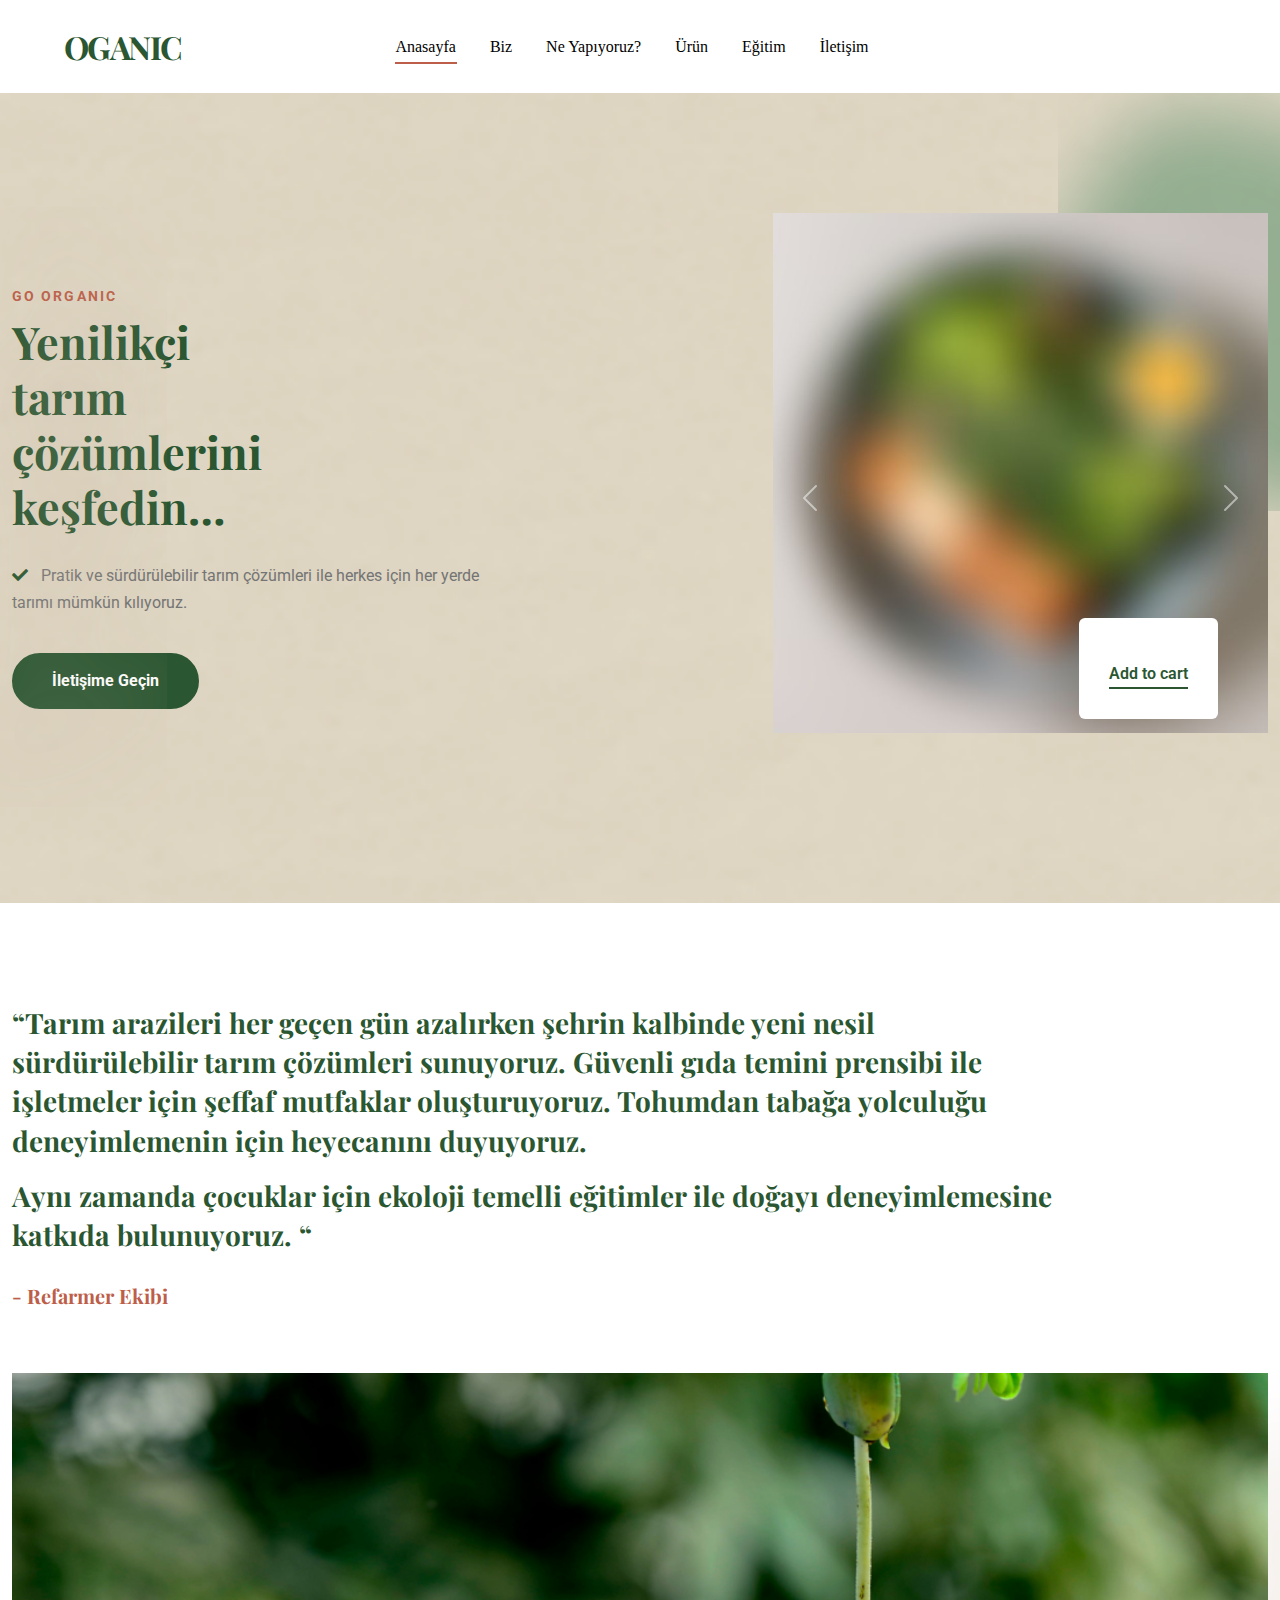
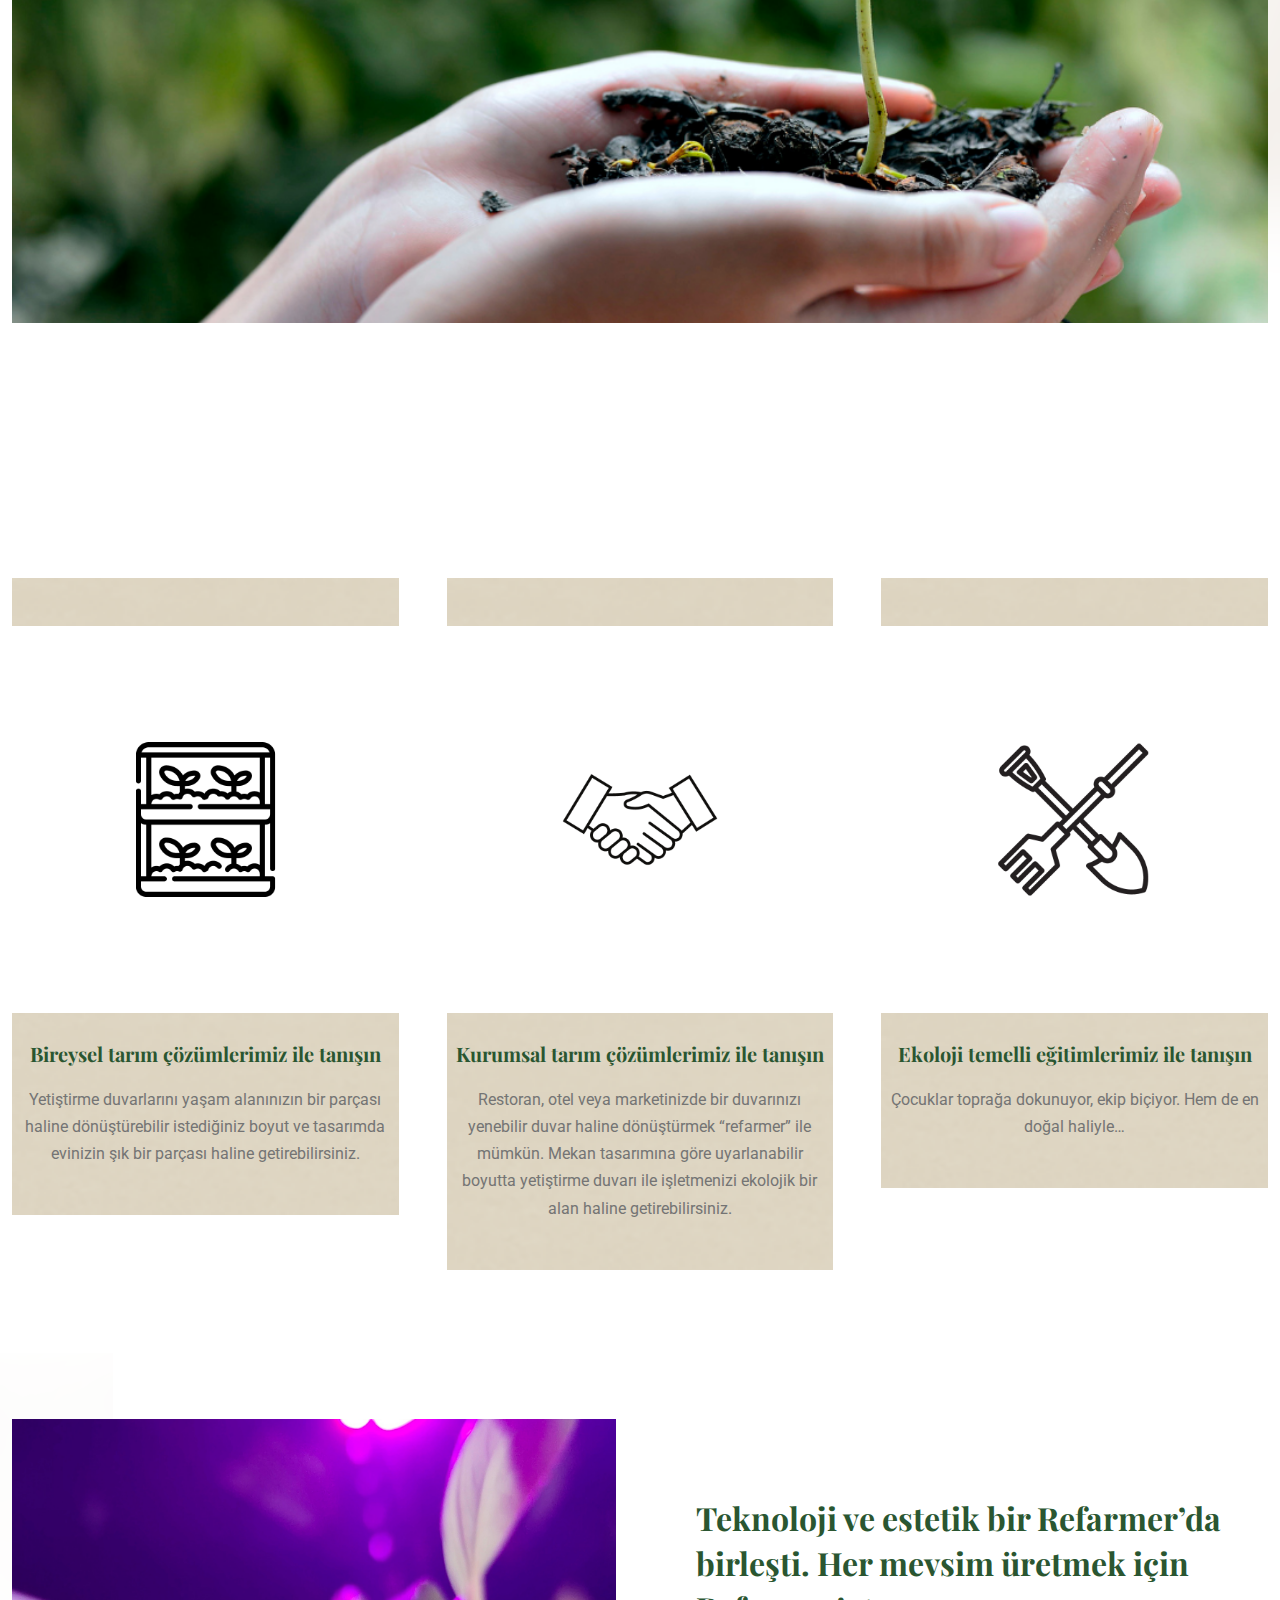
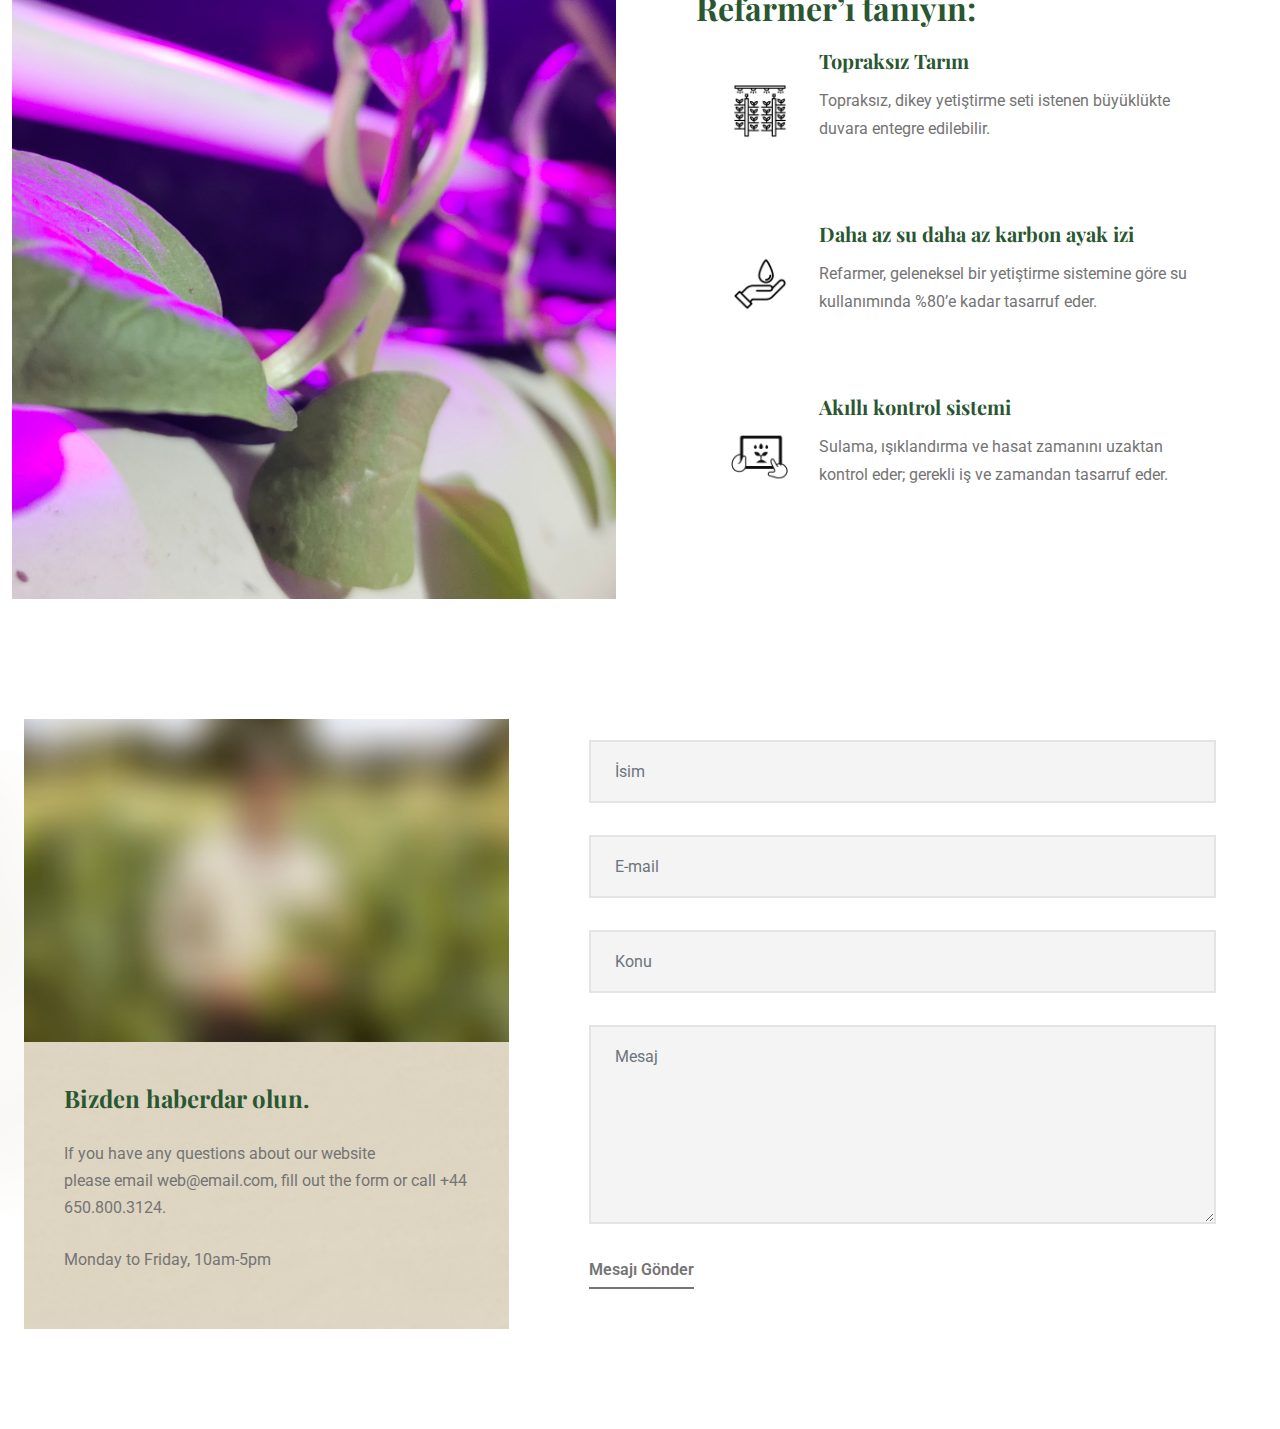
==== commit d5ea19d9: "refarmer" ====
--- a/index.html
+++ b/index.html
@@ -5,22 +5,22 @@
     <meta http-equiv="X-UA-Compatible" content="IE=edge">
     <meta name="viewport" content="width=device-width, initial-scale=1, shrink-to-fit=no">
     <!-- favicon-->
-    <link rel="shortcut icon" href="assets/images/favicon.ico">
+    <link rel="shortcut icon" href="images/favicon.ico">
     <!-- Site Title-->
     <title>oganic - Natural Ingradiant Seeds Design HTML Template</title>
     <meta name="description" content="A Template for Natural Ingradiant Design company website.">
     <!-- Bootstrap CSS file-->
-    <link href="assets/css/bootstrap.min.css" rel="stylesheet">
+    <link href="css/bootstrap.min.css" rel="stylesheet">
     <!-- Flickity CSS file-->
-    <link href="assets/css/flickity.min.css" rel="stylesheet">
-    <!-- Main CSS file-->
-    <link href="assets/css/style.css" rel="stylesheet">
+    <link href="css/flickity.min.css" rel="stylesheet">
     <!-- Fontawesome 5 CSS file-->
-    <link href="assets/css/fontawesome-all.min.css" rel="stylesheet">
+    <link href="css/fontawesome-all.min.css" rel="stylesheet">
     <!-- Magnific Popup CSS-->
-    <link href="assets/css/magnific-popup.css" rel="stylesheet">
+    <link href="css/magnific-popup.css" rel="stylesheet">
     <!-- Google Fonts-->
     <link rel="stylesheet" href="https://fonts.googleapis.com/css2?family=Playfair+Display:wght@400;700&amp;family=Roboto:wght@400;700&amp;DM+Sans:wght@700&amp;display=swap">
+    <!-- Main CSS file-->
+    <link href="css/style.css" rel="stylesheet">
   </head>
   <body>
     <!-- Navbar-->
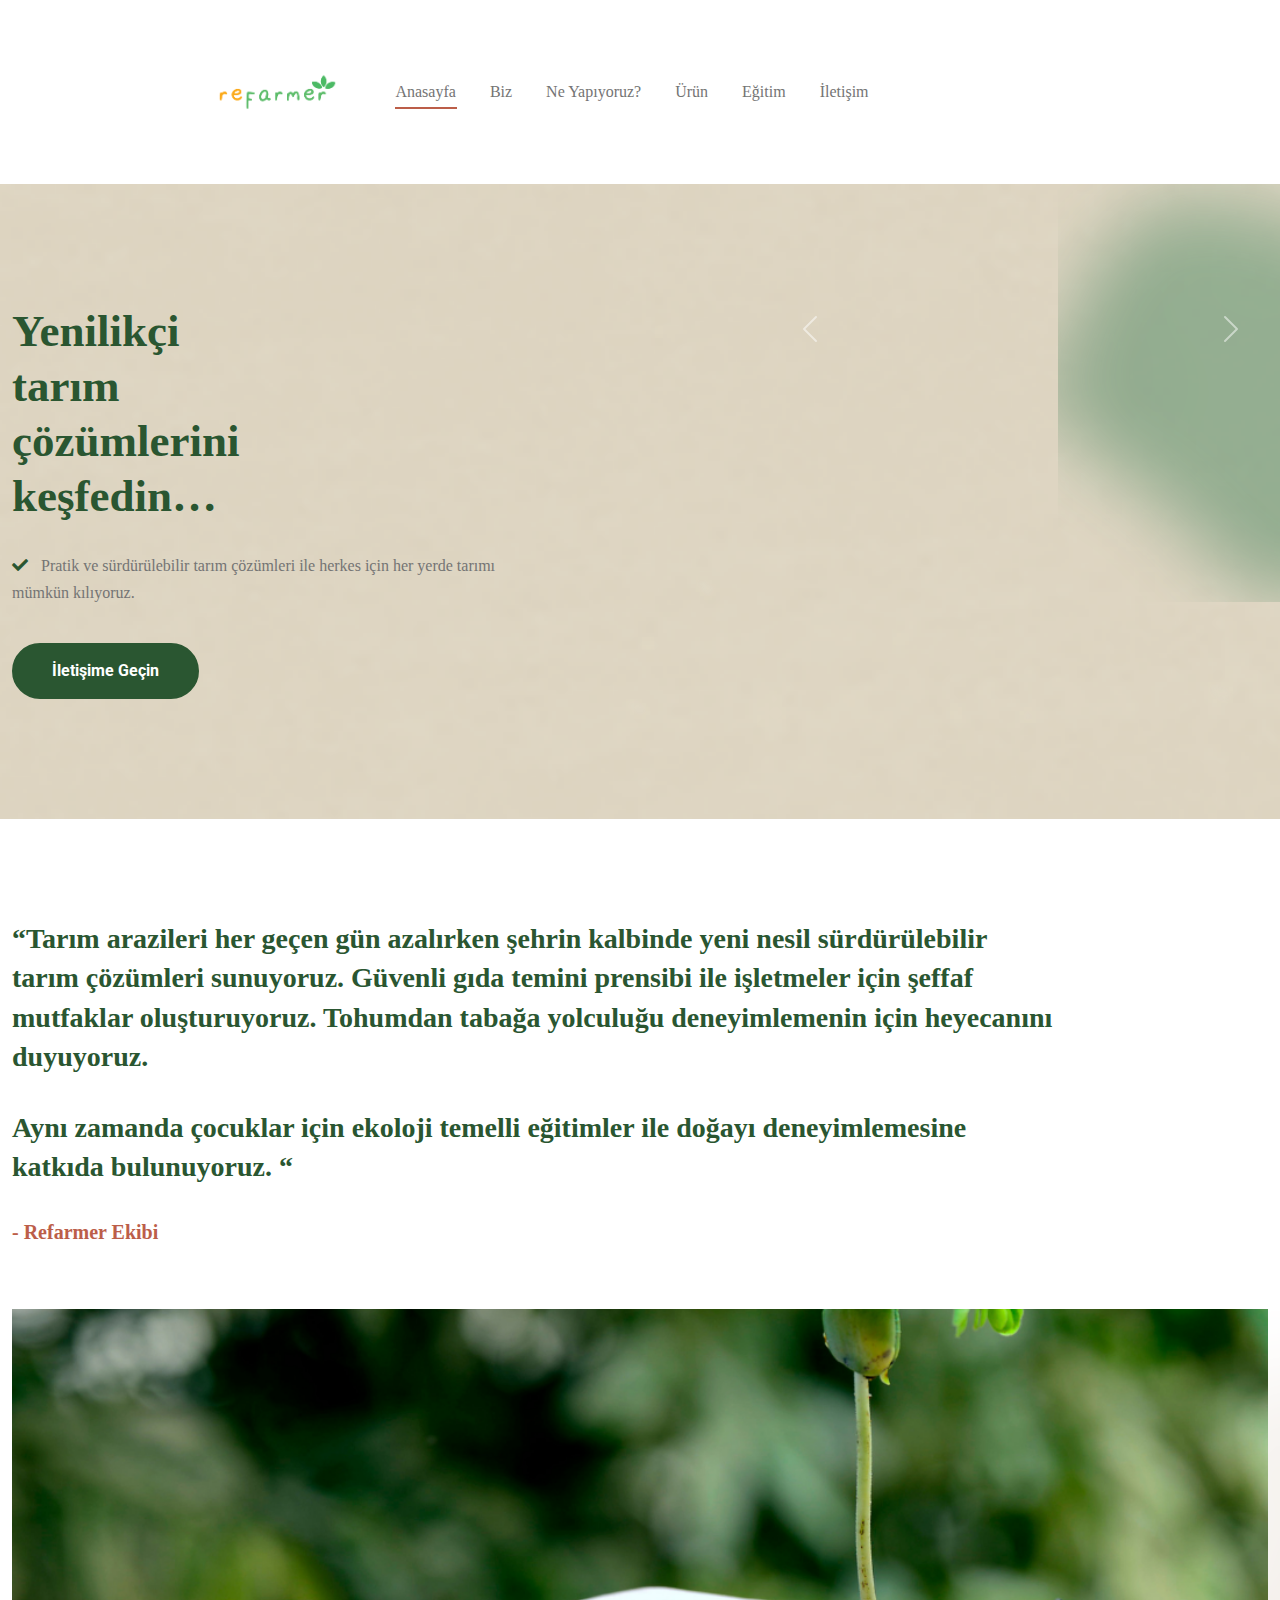
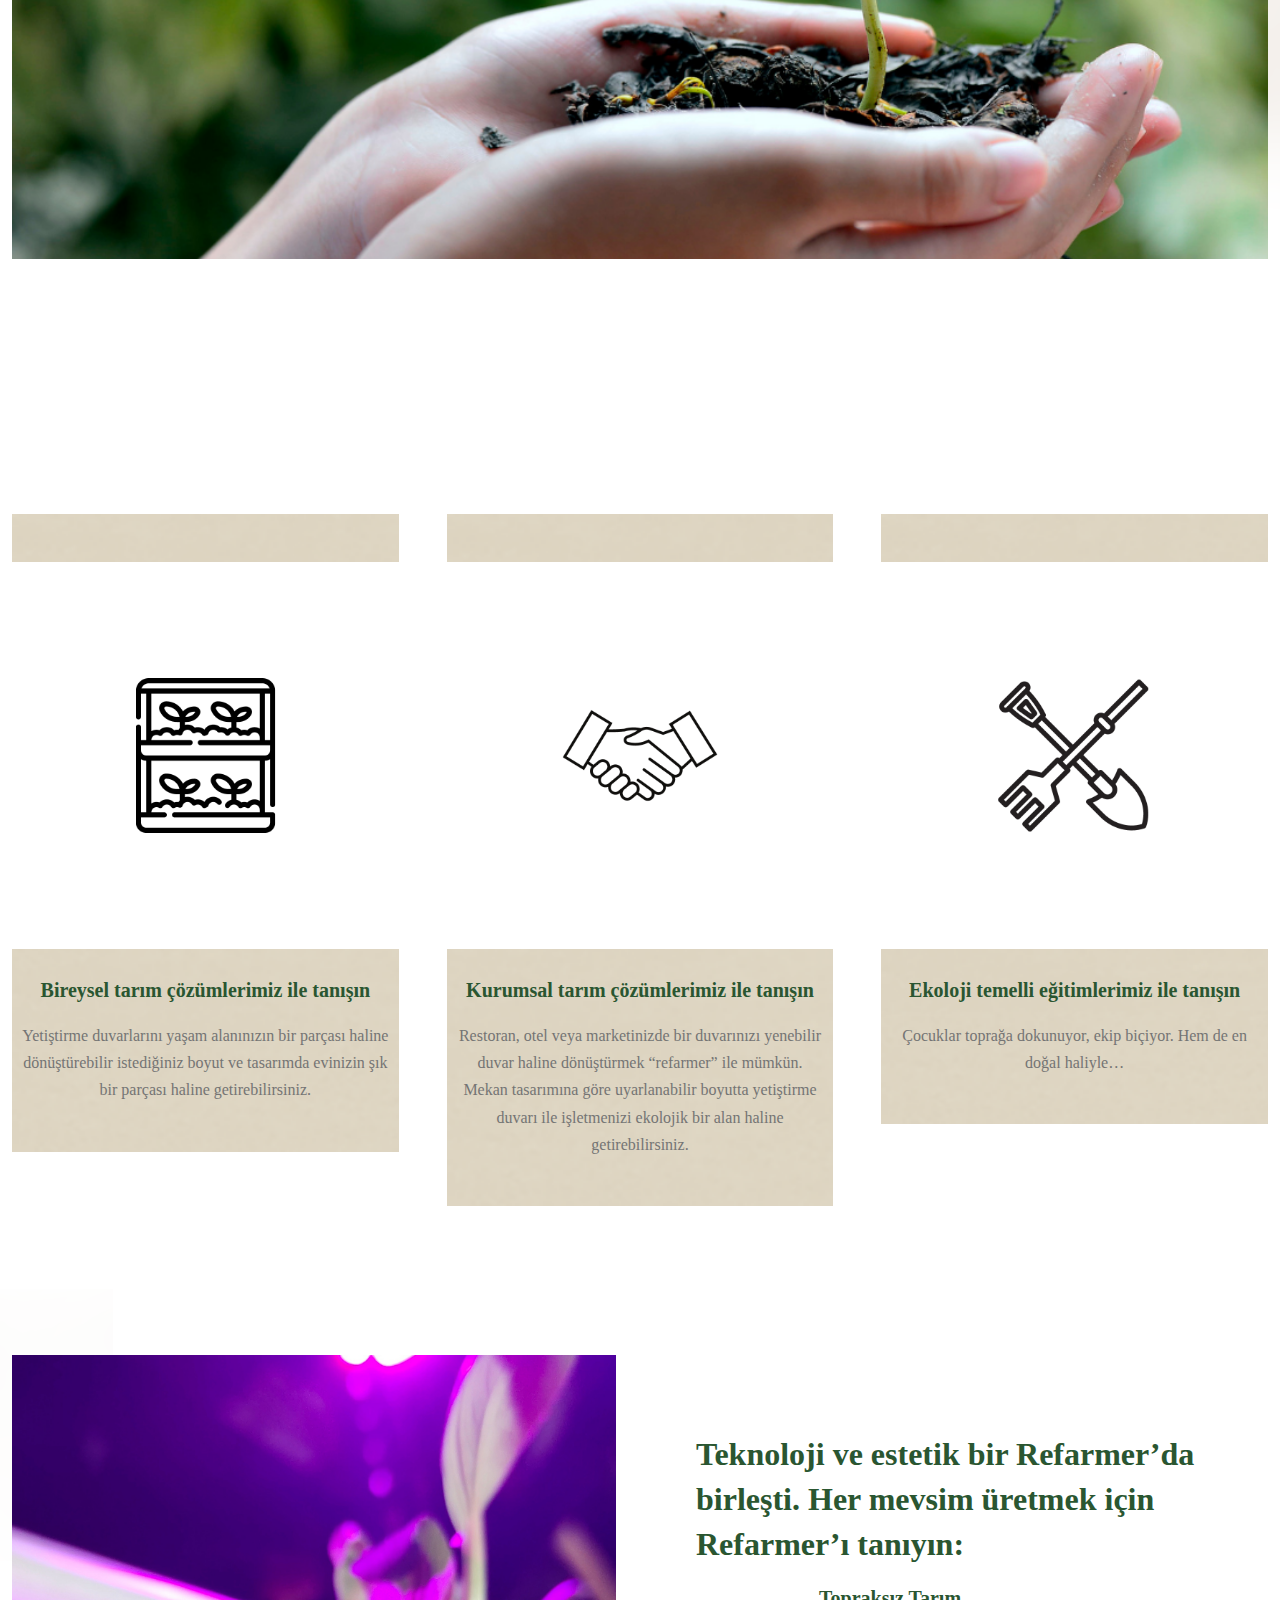
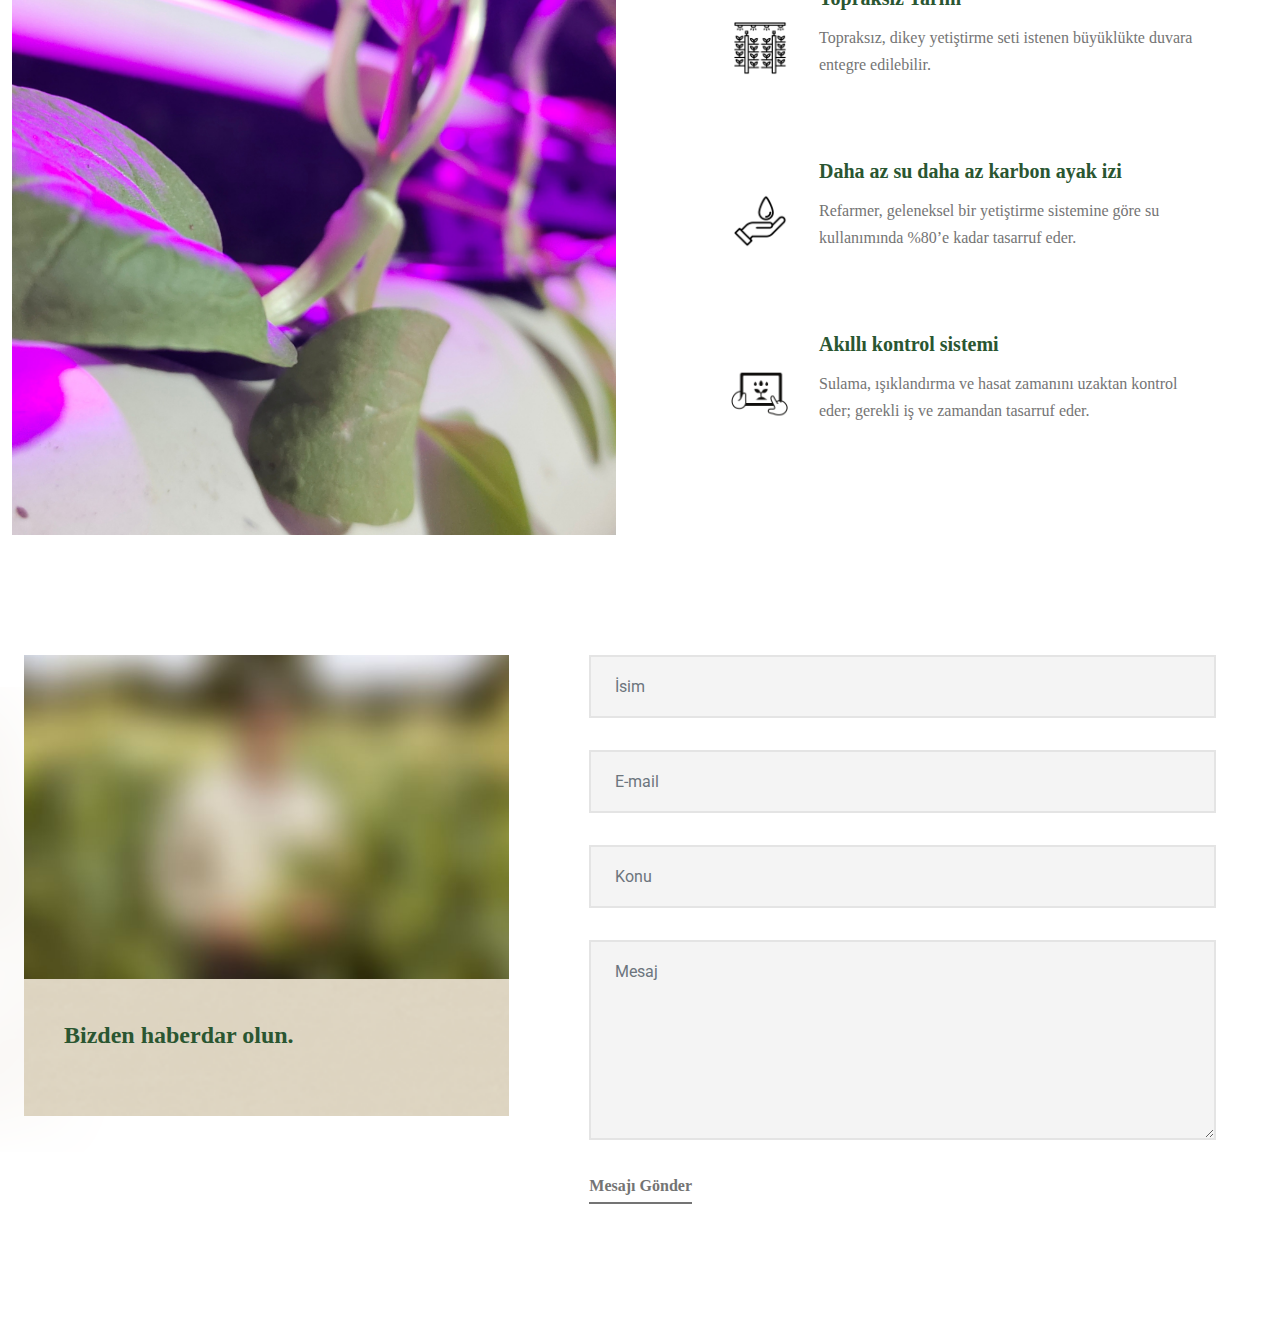
==== commit b5a57c65: "refarmer" ====
--- a/index.html
+++ b/index.html
@@ -7,7 +7,7 @@
     <!-- favicon-->
     <link rel="shortcut icon" href="images/favicon.ico">
     <!-- Site Title-->
-    <title>oganic - Natural Ingradiant Seeds Design HTML Template</title>
+    <title>Refarmer-Yeni Nesil Tarım</title>
     <meta name="description" content="A Template for Natural Ingradiant Design company website.">
     <!-- Bootstrap CSS file-->
     <link href="css/bootstrap.min.css" rel="stylesheet">
@@ -33,7 +33,7 @@
           <button class="navbar-toggler" type="button" data-bs-toggle="collapse" data-bs-target="#navbarNavDropdown" aria-controls="navbarNavDropdown" aria-expanded="false" aria-label="Toggle navigation"><span class="navbar-toggler-icon"></span></button>
           <div class="collapse navbar-collapse" id="navbarNavDropdown">
             <div class="col-lg-2"><a class="navbar-brand mx-auto d-none d-lg-block" href="index.html"><svg xmlns="http://www.w3.org/2000/svg" width="119" height="43" viewBox="0 0 119 43">
-<text id="Oganic" transform="translate(0 35)" fill="#2a5631" font-size="32" font-family="PlayfairDisplay-Bold, Playfair Display" font-weight="700" letter-spacing="-0.05em"><tspan x="0" y="0">OGANIC</tspan></text>
+<text id="Oganic" transform="translate(0 35)" fill="#2a5631" font-size="32" font-family="PlayfairDisplay-Bold, Playfair Display" font-weight="700" letter-spacing="-0.05em"><tspan x="0" y="0"><img src="assets/images/Refarmer_Logo.png"/></tspan></text>
 </svg></a></div>
             <div class="col-lg-8">
               <ul class="navbar-nav justify-content-lg-center">
@@ -57,6 +57,7 @@
               <ul class="list-unstyled nav-modules text-end">
                 <!-- Social nav-->
                 
+             
               </ul>
             </div>
           </div>
@@ -67,7 +68,7 @@
     <article class="entry">
       <div class="entry-content">
         <!-- head title-->
-        <div class="bg-texture-image pt-px-lg-120 pb-px-lg-120 pt-px-md-80 pb-px-md-70 pt-px-30 pb-px-60 overflow-hidden"><img class="ms-px-n-lg-45 d-lg-block d-none position-absolute top-px-lg-23 start-px-lg-0" src="assets/images/flowers/f100.png" alt="hero flower image">
+        <div class="bg-texture-image pt-px-lg-120 pb-px-lg-120 pt-px-md-80 pb-px-md-70 pt-px-30 pb-px-60 overflow-hidden">
           <div class="container">
             <div class="row gx-lg-5">
               <div class="col-lg-5 order-lg-1 mb-lg-0 mb-px-md-40 mb-px-30">
@@ -75,13 +76,13 @@
                   <div class="carousel slide z-index-back me-px-lg-0 me-px-md-60" id="carouselExampleControls" data-bs-ride="carousel">
                     <div class="carousel-inner">
                       <div class="carousel-item pb-px-lg-50 active">
-                        <div class="position-relative"><img class="d-block w-100 height-px-520 object-fit-cover w-100" src="assets/images/shop/s3.jpg" alt="slider one image">
+                        <div class="position-relative">
                           <div class="position-absolute top-50 end-0">
                             <div class="me-px-50 mt-px-lg-145 mt-px-md-151">
-                              <div class="bg-white mb-px-n-50 border-radius-home ps-px-30 pe-px-30 pt-px-28 pb-px-32">
+                              
                                 
-                                <div class="mt-px-14"><a class="h6 btn-link border-2 border-bottom shop-button-style" href="single-product.html">Add to cart</a></div>
-                              </div>
+                                
+                              
                             </div>
                           </div>
                         </div>
@@ -90,13 +91,10 @@
                         <div class="position-relative"><img class="d-block w-100 height-px-520 object-fit-cover w-100" src="assets/images/GÖRSEL1.png" alt="GÖRSEL1">
                           <div class="position-absolute top-50 end-0">
                             <div class="me-px-50 mt-px-lg-145 mt-px-md-151">
-                              <div class="bg-white border-radius-home ps-px-30 pe-px-30 pt-px-28 pb-px-32">
-                                <h5>Corn Mixed Salad  </h5>
-                                <div class="pt-px-4">
-                                  <h6 class="price">$10.99</h6>
-                                </div>
+                              
                                 
-                              </div>
+                                
+                              
                             </div>
                           </div>
                         </div>
@@ -105,13 +103,9 @@
                         <div class="position-relative"><img class="d-block w-100 height-px-520 object-fit-cover w-100" src="assets/images/GÖRSEL2.png" alt="GÖRSEL2">
                           <div class="position-absolute top-50 end-0">
                             <div class="me-px-50 mt-px-lg-145 mt-px-md-151">
-                              <div class="bg-white border-radius-home ps-px-30 pe-px-30 pt-px-28 pb-px-32">
-                                <h5>Ketolegic Diet  </h5>
-                                <div class="pt-px-4">
-                                  <h6 class="price">$15.99</h6>
-                                </div>
-                                <div class="mt-px-14"><a class="h6 btn-link border-2 border-bottom shop-button-style" href="single-product.html">Add to cart</a></div>
-                              </div>
+                              
+                                <div class="mt-px-14"><a class="h6 btn-link border-2 border-bottom shop-button-style" ></a></div>
+                              
                             </div>
                           </div>
                         </div>
@@ -123,7 +117,7 @@
               </div>
               <div class="col-lg-7 my-auto pe-px-lg-150">
                 <div class="me-px-lg-100 me-px-md-60">
-                  <h5 class="font-letter-space mb-px-8">Go Organic</h5>
+                  
                   <h1 class="hero-font mb-px-28">Yenilikçi <br> tarım <br> çözümlerini <br> keşfedin…</h1>
                   <ul class="list-unstyled">
                     
@@ -255,9 +249,7 @@
                   <div class="bg-texture-image py-4 px-4">
                     <div class="py-3 px-3">
                       <h4 class="mb-4">Bizden haberdar olun.</h4>
-                      <p class="mb-0">If you have any questions about our website </p>please email web@email.com, fill out the form 
-                      or call +44 650.800.3124.
-                      <p class="mt-4">Monday to Friday, 10am-5pm</p>
+                      
                     </div>
                   </div>
                 </div>
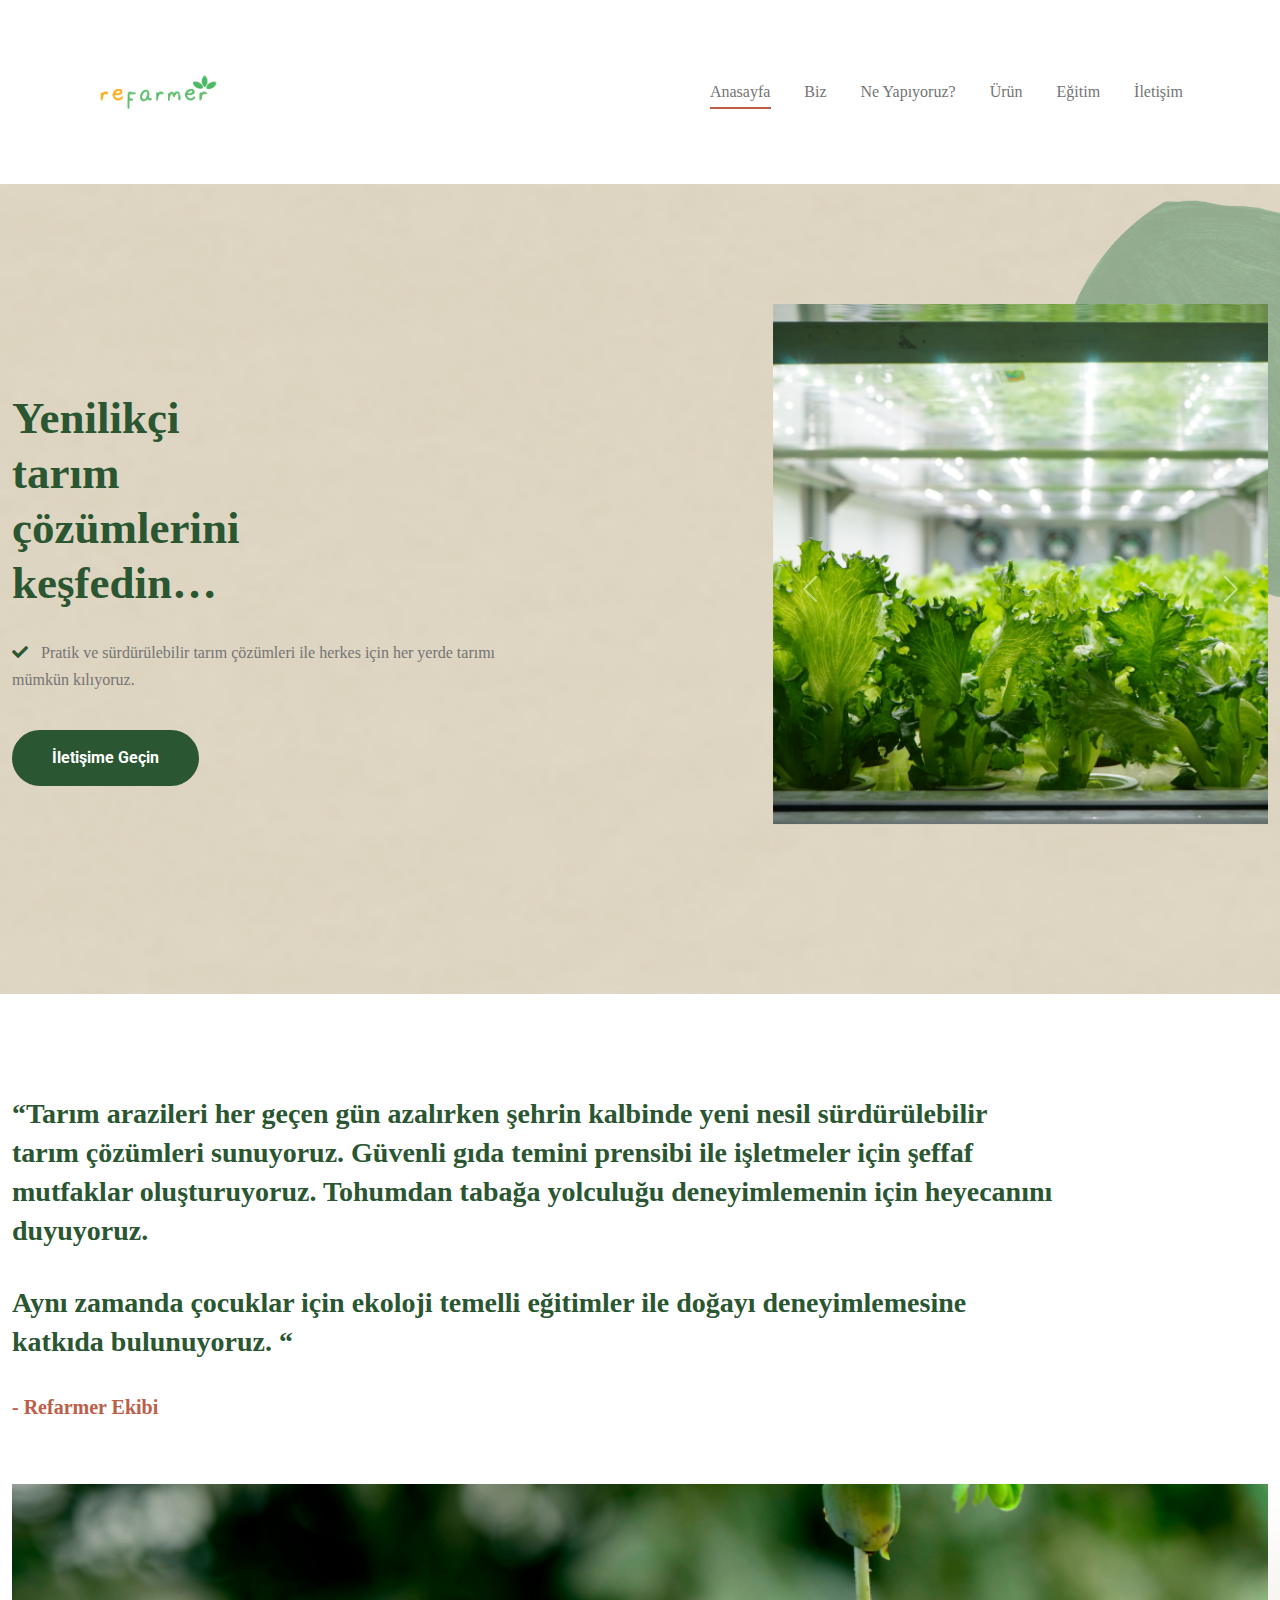
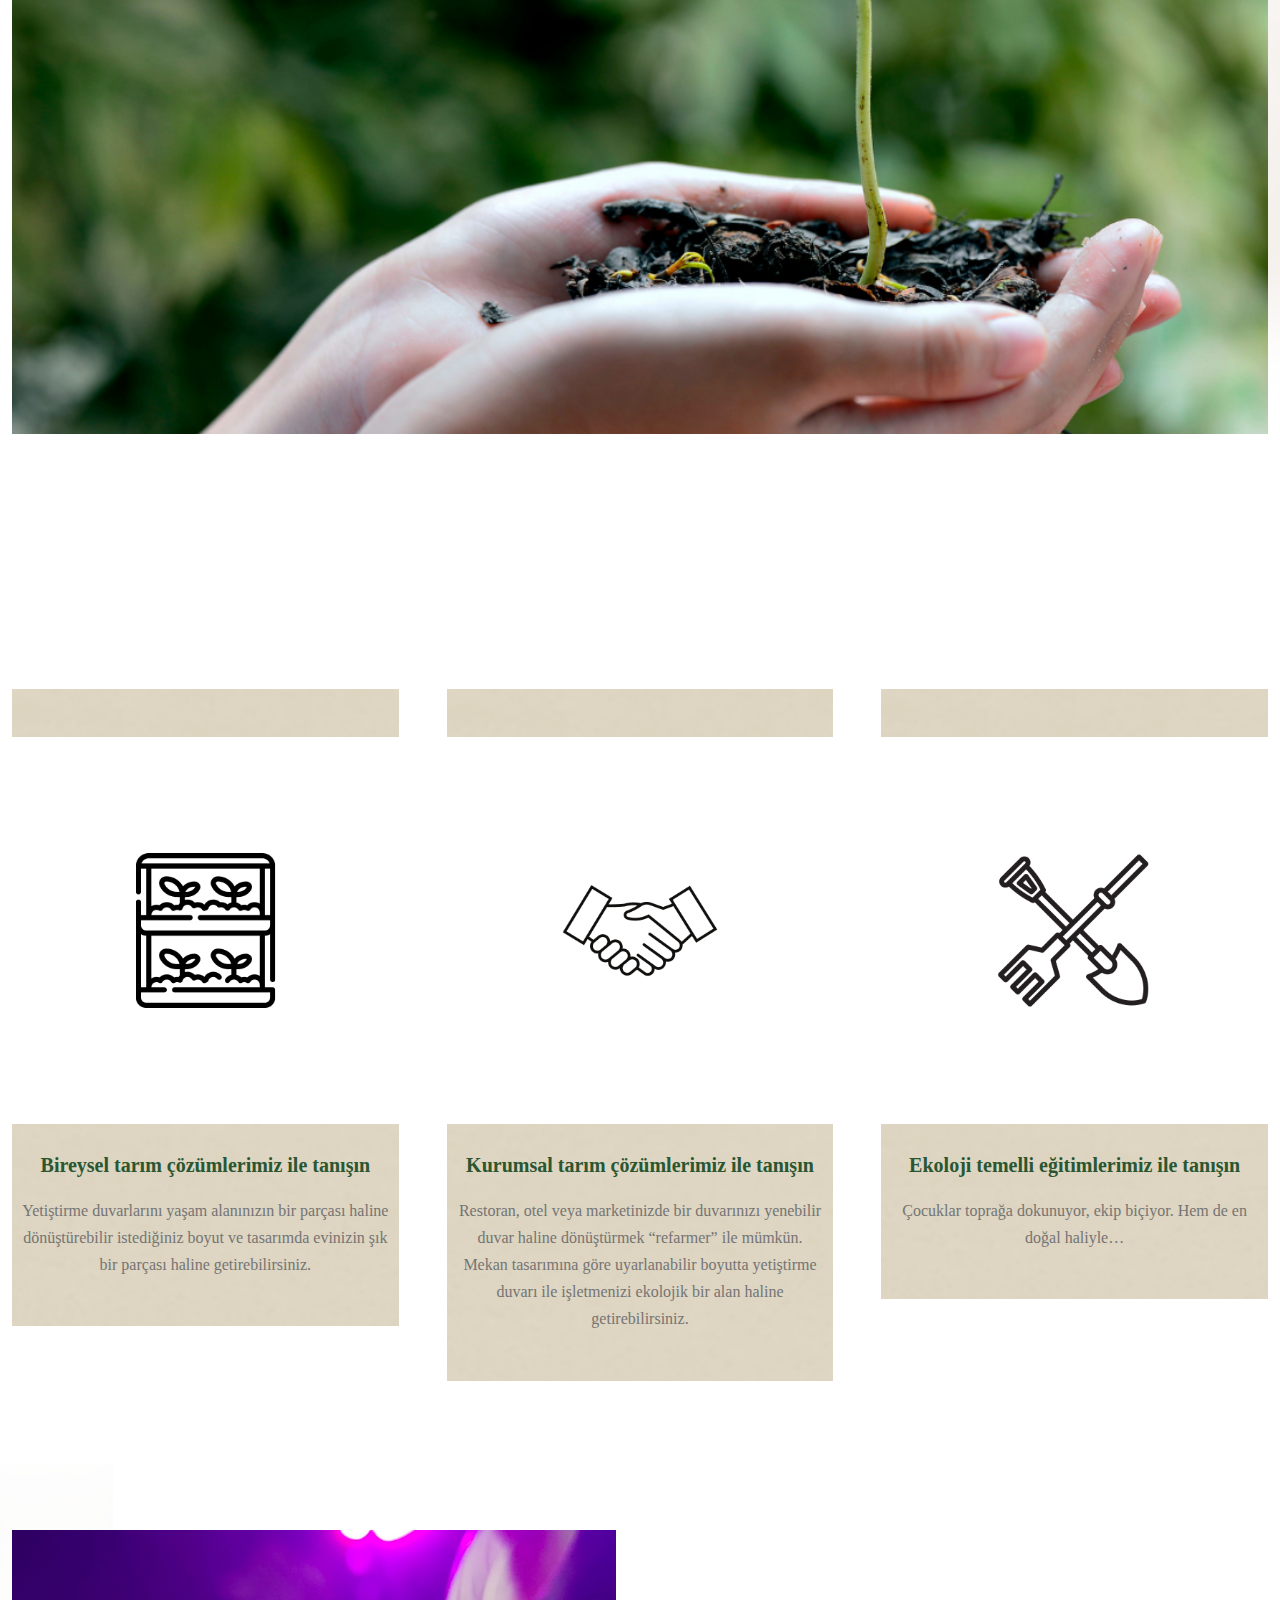
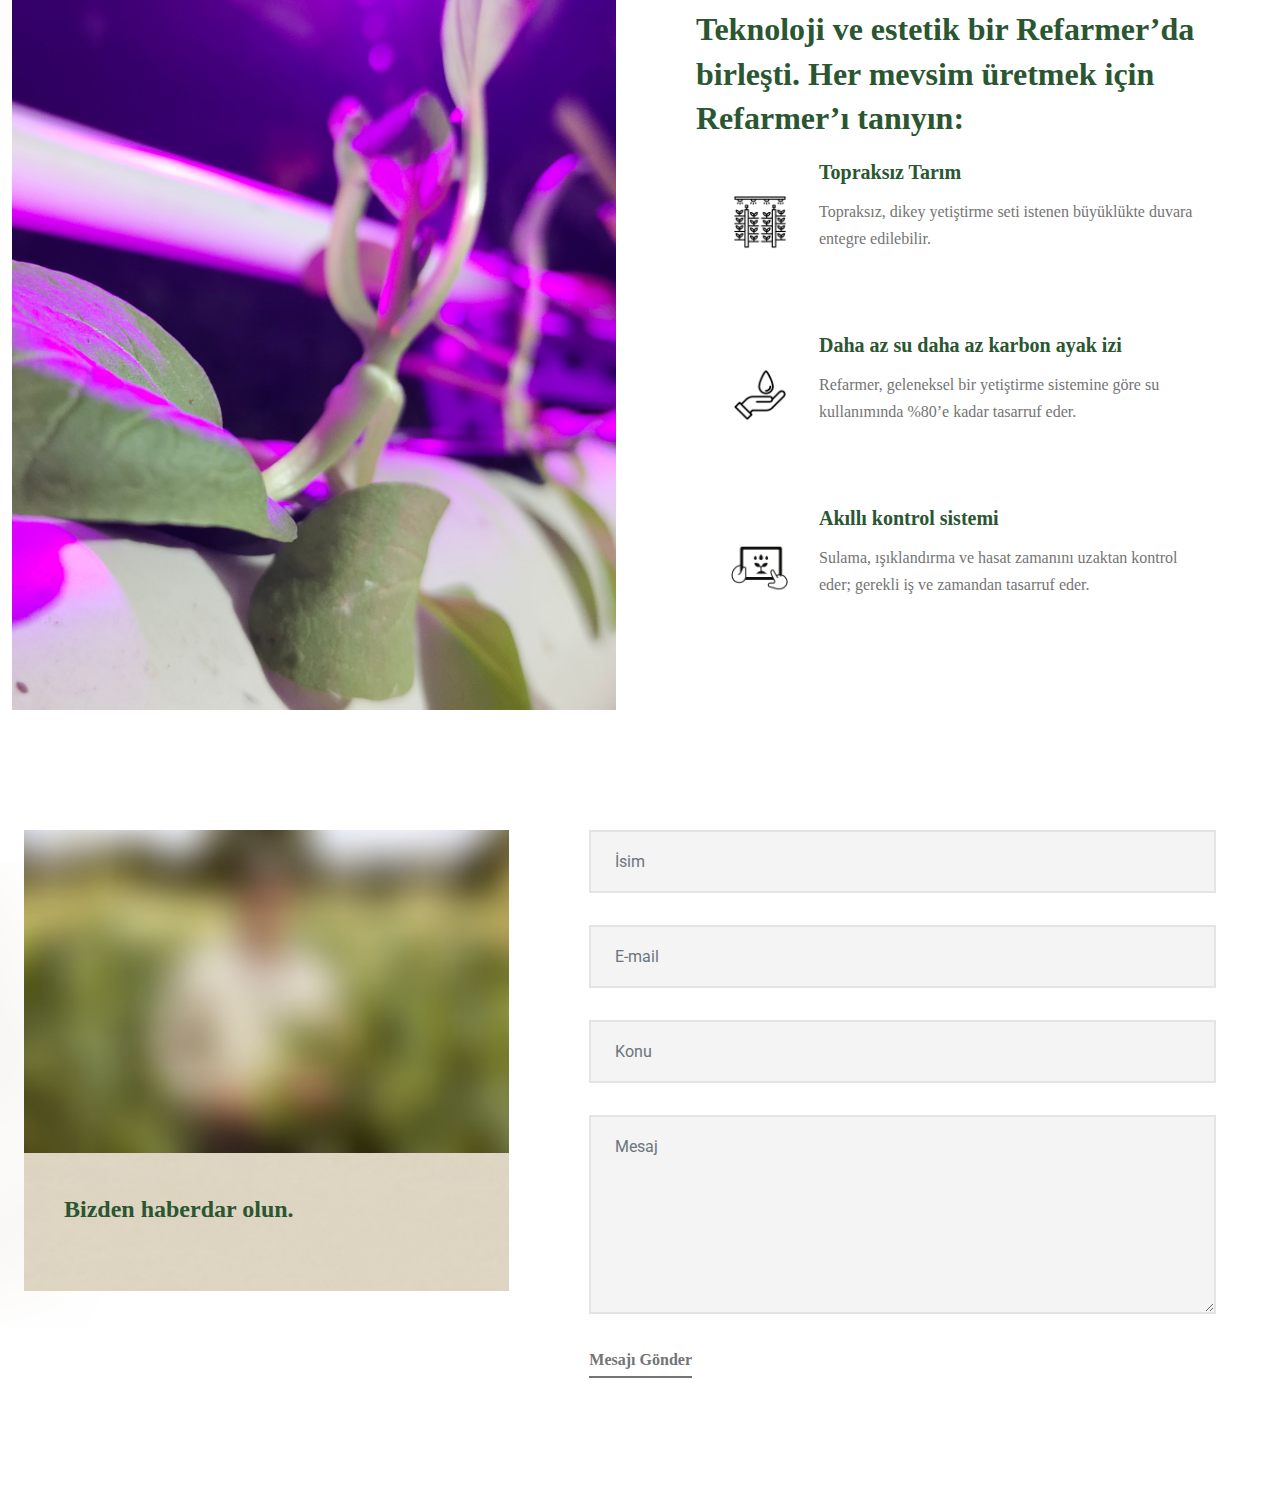
==== commit b9e9ec96: "refarmer" ====
--- a/index.html
+++ b/index.html
@@ -1,283 +1,353 @@
 <!DOCTYPE html>
 <html lang="en">
-  <head>
-    <meta charset="utf-8">
-    <meta http-equiv="X-UA-Compatible" content="IE=edge">
-    <meta name="viewport" content="width=device-width, initial-scale=1, shrink-to-fit=no">
-    <!-- favicon-->
-    <link rel="shortcut icon" href="images/favicon.ico">
-    <!-- Site Title-->
-    <title>Refarmer-Yeni Nesil Tarım</title>
-    <meta name="description" content="A Template for Natural Ingradiant Design company website.">
-    <!-- Bootstrap CSS file-->
-    <link href="css/bootstrap.min.css" rel="stylesheet">
-    <!-- Flickity CSS file-->
-    <link href="css/flickity.min.css" rel="stylesheet">
-    <!-- Fontawesome 5 CSS file-->
-    <link href="css/fontawesome-all.min.css" rel="stylesheet">
-    <!-- Magnific Popup CSS-->
-    <link href="css/magnific-popup.css" rel="stylesheet">
-    <!-- Google Fonts-->
-    <link rel="stylesheet" href="https://fonts.googleapis.com/css2?family=Playfair+Display:wght@400;700&amp;family=Roboto:wght@400;700&amp;DM+Sans:wght@700&amp;display=swap">
-    <!-- Main CSS file-->
-    <link href="css/style.css" rel="stylesheet">
-  </head>
-  <body>
-    <!-- Navbar-->
-    
-    <div class="site-header">
-      <nav class="navbar navbar-expand-lg navbar-light pe-lg-7 ps-lg-6 px-4">
-        <div class="container-fluid px-0"><a class="navbar-brand text-center d-md-block d-lg-none" href="index.html"><svg xmlns="http://www.w3.org/2000/svg" width="119" height="43" viewBox="0 0 119 43">
-<text id="Oganic1" transform="translate(0 35)" fill="#2a5631" font-size="32" font-family="PlayfairDisplay-Bold, Playfair Display" font-weight="700" letter-spacing="-0.05em"><tspan x="0" y="0">OGANIC</tspan></text>
-</svg></a>
-          <button class="navbar-toggler" type="button" data-bs-toggle="collapse" data-bs-target="#navbarNavDropdown" aria-controls="navbarNavDropdown" aria-expanded="false" aria-label="Toggle navigation"><span class="navbar-toggler-icon"></span></button>
-          <div class="collapse navbar-collapse" id="navbarNavDropdown">
-            <div class="col-lg-2"><a class="navbar-brand mx-auto d-none d-lg-block" href="index.html"><svg xmlns="http://www.w3.org/2000/svg" width="119" height="43" viewBox="0 0 119 43">
-<text id="Oganic" transform="translate(0 35)" fill="#2a5631" font-size="32" font-family="PlayfairDisplay-Bold, Playfair Display" font-weight="700" letter-spacing="-0.05em"><tspan x="0" y="0"><img src="assets/images/Refarmer_Logo.png"/></tspan></text>
-</svg></a></div>
-            <div class="col-lg-8">
-              <ul class="navbar-nav justify-content-lg-center">
-                <li class="nav-item ml-0"><a class="nav-link pl-0" href="index.html">Anasayfa</a></li>
-                <li class="nav-item"><a class="nav-link" href="#Biz">Biz</a>
-                 
-                </li>
-                <li class="nav-item "><a class="nav-link" href="#NeYapıyoruz">Ne Yapıyoruz?</a>
-                  
-                </li>
-                <li class="nav-item "><a class="nav-link" href="#urun" >Ürün</a>
-              
-                </li>
-                <li class="nav-item "><a class="nav-link" href="element-accordions.html"  >Eğitim</a>
-                  
-                </li>
-                <li class="nav-item"><a class="nav-link" href="#iletisim">İletişim</a></li>
-              </ul>
-            </div>
-            <div class="col-lg-2 d-none d-lg-block">
-              <ul class="list-unstyled nav-modules text-end">
-                <!-- Social nav-->
-                
-             
-              </ul>
-            </div>
-          </div>
-        </div>
-      </nav>
-    </div>
-    <!-- End Navbar -->
-    <article class="entry">
-      <div class="entry-content">
-        <!-- head title-->
-        <div class="bg-texture-image pt-px-lg-120 pb-px-lg-120 pt-px-md-80 pb-px-md-70 pt-px-30 pb-px-60 overflow-hidden">
-          <div class="container">
-            <div class="row gx-lg-5">
-              <div class="col-lg-5 order-lg-1 mb-lg-0 mb-px-md-40 mb-px-30">
-                <div class="position-relative">
-                  <div class="carousel slide z-index-back me-px-lg-0 me-px-md-60" id="carouselExampleControls" data-bs-ride="carousel">
-                    <div class="carousel-inner">
-                      <div class="carousel-item pb-px-lg-50 active">
-                        <div class="position-relative">
-                          <div class="position-absolute top-50 end-0">
-                            <div class="me-px-50 mt-px-lg-145 mt-px-md-151">
-                              
-                                
-                                
-                              
+
+<head>
+  <meta charset="utf-8">
+  <meta http-equiv="X-UA-Compatible" content="IE=edge">
+  <meta name="viewport" content="width=device-width, initial-scale=1, shrink-to-fit=no">
+  <!-- favicon-->
+  <link rel="shortcut icon" href="images/favicon.ico">
+  <!-- Site Title-->
+  <title>Refarmer-Yeni Nesil Tarım</title>
+  <meta name="description" content="A Template for Natural Ingradiant Design company website.">
+  <!-- Bootstrap CSS file-->
+  <link href="css/bootstrap.min.css" rel="stylesheet">
+  <!-- Flickity CSS file-->
+  <link href="css/flickity.min.css" rel="stylesheet">
+  <!-- Fontawesome 5 CSS file-->
+  <link href="css/fontawesome-all.min.css" rel="stylesheet">
+  <!-- Magnific Popup CSS-->
+  <link href="css/magnific-popup.css" rel="stylesheet">
+  <!-- Google Fonts-->
+  <link rel="stylesheet"
+    href="https://fonts.googleapis.com/css2?family=Playfair+Display:wght@400;700&amp;family=Roboto:wght@400;700&amp;DM+Sans:wght@700&amp;display=swap">
+  <!-- Main CSS file-->
+  <link href="css/style.css" rel="stylesheet">
+</head>
+
+<body>
+  <!-- Navbar-->
+  <div class="site-header">
+    <nav class="navbar navbar-expand-lg navbar-light pe-lg-7 ps-lg-6 px-4">
+      <div class="container-fluid px-0"><a class="navbar-brand text-center d-md-block d-lg-none" href="index.html">
+          <text id="Oganic1" transform="translate(0 35)" fill="#2a5631" font-size="32"
+            font-family="PlayfairDisplay-Bold, Playfair Display" font-weight="700" letter-spacing="-0.05em">
+            <tspan x="0" y="0"><img style="width: 6em" src="assets/images/Refarmer_Logo.png" /></tspan>
+          </text>
+          </svg></a>
+        <button class="navbar-toggler" type="button" data-bs-toggle="collapse" data-bs-target="#navbarNavDropdown"
+          aria-controls="navbarNavDropdown" aria-expanded="false" aria-label="Toggle navigation"><span
+            class="navbar-toggler-icon"></span></button>
+        <div class="collapse navbar-collapse" id="navbarNavDropdown">
+          <div class="col-lg-2"><a class="navbar-brand mx-auto d-none d-lg-block" href="index.html">
+              <text id="Oganic" transform="translate(0 35)" fill="#2a5631" font-size="32"
+                font-family="PlayfairDisplay-Bold, Playfair Display" font-weight="700" letter-spacing="-0.05em">
+                <tspan x="0" y="0"><img src="assets/images/Refarmer_Logo.png" /></tspan>
+              </text>
+              </svg></a></div>
+          <div class="col-lg-10">
+            <ul class="navbar-nav justify-content-lg-end">
+              <li class="nav-item ml-0"><a class="nav-link pl-0" href="index.html">Anasayfa</a></li>
+              <li class="nav-item"><a class="nav-link" href="#Biz">Biz</a></li>
+              <li class="nav-item "><a class="nav-link" href="#NeYapıyoruz">Ne Yapıyoruz?</a></li>
+              <li class="nav-item "><a class="nav-link" href="#urun">Ürün</a></li>
+              <li class="nav-item "><a class="nav-link" href="element-accordions.html">Eğitim</a></li>
+              <li class="nav-item"><a class="nav-link" href="#iletisim">İletişim</a></li>
+            </ul>
+          </div>
+          <div class="col-lg-2 d-none d-lg-block">
+            <ul class="list-unstyled nav-modules text-end">
+              <!-- Social nav-->
+            </ul>
+          </div>
+        </div>
+      </div>
+    </nav>
+  </div>
+  <!-- End Navbar -->
+  <article class="entry">
+    <div class="entry-content">
+      <!-- head title-->
+      <div class="bg-texture-image pt-px-lg-120 pb-px-lg-120 pt-px-md-80 pb-px-md-70 pt-px-30 pb-px-60 overflow-hidden">
+        <div class="container">
+          <div class="row gx-lg-5">
+            <div class="col-lg-5 order-lg-1 mb-lg-0 mb-px-md-40 mb-px-30">
+              <div class="position-relative">
+                <div class="carousel slide z-index-back me-px-lg-0 me-px-md-60" id="carouselExampleControls"
+                  data-bs-ride="carousel">
+                  <div class="carousel-inner">
+                    <!-- <div class="carousel-item pb-px-lg-50 active">
+                      <div class="position-relative">
+                        <div class="position-absolute top-50 end-0">
+                          <div class="me-px-50 mt-px-lg-145 mt-px-md-151">
+                          </div>
+                        </div>
+                      </div>
+                    </div> -->
+                    <div class="carousel-item pb-px-lg-50 active">
+                      <div class="position-relative"><img class="d-block w-100 height-px-520 object-fit-cover w-100"
+                          src="assets/images/GÖRSEL1.png" alt="GÖRSEL1">
+                        <div class="position-absolute top-50 end-0">
+                          <div class="me-px-50 mt-px-lg-145 mt-px-md-151">
+                          </div>
+                        </div>
+                      </div>
+                    </div>
+                    <div class="carousel-item pb-px-lg-50">
+                      <div class="position-relative"><img class="d-block w-100 height-px-520 object-fit-cover w-100"
+                          src="assets/images/GÖRSEL2.png" alt="GÖRSEL2">
+                        <div class="position-absolute top-50 end-0">
+                          <div class="me-px-50 mt-px-lg-145 mt-px-md-151">
+                            <div class="mt-px-14"><a class="h6 btn-link border-2 border-bottom shop-button-style"></a>
                             </div>
                           </div>
                         </div>
                       </div>
-                      <div class="carousel-item pb-px-lg-50">
-                        <div class="position-relative"><img class="d-block w-100 height-px-520 object-fit-cover w-100" src="assets/images/GÖRSEL1.png" alt="GÖRSEL1">
-                          <div class="position-absolute top-50 end-0">
-                            <div class="me-px-50 mt-px-lg-145 mt-px-md-151">
-                              
-                                
-                                
-                              
-                            </div>
-                          </div>
-                        </div>
-                      </div>
-                      <div class="carousel-item pb-px-lg-50">
-                        <div class="position-relative"><img class="d-block w-100 height-px-520 object-fit-cover w-100" src="assets/images/GÖRSEL2.png" alt="GÖRSEL2">
-                          <div class="position-absolute top-50 end-0">
-                            <div class="me-px-50 mt-px-lg-145 mt-px-md-151">
-                              
-                                <div class="mt-px-14"><a class="h6 btn-link border-2 border-bottom shop-button-style" ></a></div>
-                              
-                            </div>
-                          </div>
-                        </div>
-                      </div>
-                    </div><a class="carousel-control-prev" href="#carouselExampleControls" role="button" data-bs-slide="prev"><span class="carousel-control-prev-icon" aria-hidden="true"></span><span class="visually-hidden">Previous</span></a><a class="carousel-control-next" href="#carouselExampleControls" role="button" data-bs-slide="next"><span class="carousel-control-next-icon" aria-hidden="true"></span><span class="visually-hidden">Next</span></a>
-                  </div>
-                  <div class="position-absolute top-px-md-0 start-lg-20 end-px-n-md-5"><img class="mt-px-n-lg-120 mt-px-n-md-70 ms-px-md-150 ps-px-lg-135 ps-px-md-151 d-none d-lg-block" src="assets/images/flowers/circle.png" alt="slider image"></div>
-                </div>
-              </div>
-              <div class="col-lg-7 my-auto pe-px-lg-150">
-                <div class="me-px-lg-100 me-px-md-60">
-                  
-                  <h1 class="hero-font mb-px-28">Yenilikçi <br> tarım <br> çözümlerini <br> keşfedin…</h1>
-                  <ul class="list-unstyled">
-                    
-                    <li class="mb-px-37"><i class="fas fa-check text-parsley me-px-9"></i> Pratik ve sürdürülebilir tarım çözümleri ile
-                      herkes için her yerde tarımı mümkün kılıyoruz.</li>
-                  </ul><a class="btn btn-parsley" href="page-contact.html">İletişime Geçin</a>
-                </div>
-              </div>
-            </div>
-          </div>
-        </div>
-                <!-- heading section-->
-                <div class="container mt-px-lg-100 mb-px-lg-55 mt-px-md-50 mb-px-md-50 mt-px-40 mb-px-40">
-                  <div class="row"> 
-                    <div class="col-lg-10">
-                      <h3 class="mb-px-28 tab-font"><div id="Biz"><p>“Tarım arazileri her geçen gün azalırken şehrin kalbinde yeni nesil sürdürülebilir tarım
-                        çözümleri sunuyoruz. Güvenli gıda temini prensibi ile işletmeler için şeffaf mutfaklar
-                        oluşturuyoruz. Tohumdan tabağa yolculuğu deneyimlemenin için heyecanını duyuyoruz.</p><p>
-                        Aynı zamanda çocuklar için ekoloji temelli eğitimler ile doğayı deneyimlemesine katkıda
-                        bulunuyoruz. “</p></div></h3>
-                      <h5 class="font-family-base text-flame-pea">- Refarmer Ekibi</h5>
-                    </div>
-                  </div>
-                </div>
-                <!-- full image-->
-                <div class="overflow-hidden">
-                  <div class="container mb-px-lg-120 mb-px-md-80 mb-px-60">
-                    <div class="row">
-                      <div class="col-lg-12">
-                        <div class="position-relative"><img class="height-px-550 w-100 object-fit-cover" src="assets/images/GÖRSEL3.png" alt="GÖRSEL3"><img class="z-index-flower d-lg-block d-none position-absolute top-px-n-lg-5 end-px-n-lg-23" src="assets/images/flowers/f18.png" alt="f18 flower image"></div>
-                      </div>
-                    </div>
-                  </div>
-                </div>
-        <!-- logo section-->
-       
-        <!-- image merge section-->
-        
-              <div class="container mt-px-lg-120 mt-px-md-80 mt-px-60 mb-px-lg-120 mb-px-md-80 mb-px-60">
-                <div class="row gx-lg-5 pt-px-lg-15 pb-px-lg-29">
-                  <div class="col-lg-4 mb-lg-0 mb-px-md-40 mb-px-30" id="NeYapıyoruz">
-                    <div class="text-center bg-texture-image py-md-5 py-4" ><img class="mb-px-27" src="assets/images/İKON1.png" alt="İKON1">
-                      <h5 class="mb-px-18">Bireysel tarım çözümlerimiz ile tanışın</h5>
-                      <div class="px-2">
-                        <p class="mb-0">Yetiştirme duvarlarını yaşam alanınızın bir parçası haline dönüştürebilir
-                          istediğiniz boyut ve tasarımda evinizin şık bir parçası haline getirebilirsiniz.</p>
-                      </div> 
-                    </div>
-                  </div>
-                  <div class="col-lg-4 mb-lg-0 mb-px-md-40 mb-px-30">             
-                    <div class="text-center bg-texture-image py-md-5 py-4"><img class="mb-px-27" src="assets/images/İKON2.png" alt="İKON2">
-                      <h5 class="mb-px-18">Kurumsal tarım çözümlerimiz ile tanışın</h5>
-                      <div class="px-2">
-                        <p class="mb-0">Restoran, otel veya marketinizde bir duvarınızı yenebilir duvar haline
-                          dönüştürmek “refarmer” ile mümkün. Mekan tasarımına göre uyarlanabilir boyutta
-                          yetiştirme duvarı ile işletmenizi ekolojik bir alan haline getirebilirsiniz.</p>
-                      </div>
-                    </div>
-                  </div>
-                  <div class="col-lg-4">
-                    <div class="text-center bg-texture-image py-md-5 py-4"><img class="mb-px-27" src="assets/images/İKON3.png" alt="İKON3">
-                      <h5 class="mb-px-18">Ekoloji temelli eğitimlerimiz ile tanışın</h5>
-                      <div class="px-2">
-                        <p class="mb-0">Çocuklar toprağa dokunuyor, ekip biçiyor. Hem de en doğal haliyle…</p>
-                      </div>
-                    </div>
-                  </div>
-                </div>
-              </div>
-                </div>
-              </div>
-            </div>
-          </div>
-          <!-- partners-->
-     
- 
-<!-- logo section-->
-<div class="container mt-px-lg-120 mb-px-lg-120 mt-px-md-80 mb-px-md-80 mt-px-60 mb-px-60">
-  <div class="row gx-lg-5">
-    <div class="col-lg-6 mb-lg-0 mb-px-30">
-      <div class="position-relative"><img class="z-index-3 height-px-780 w-100 object-fit-cover" src="assets/images/GÖRSEL4.png" alt="GÖRSEL4"><img class="z-index-flower position-absolute top-px-9 start-0 translate-middle" src="assets/images/flowers/f13.png" alt="flower-13-image"></div>
-    </div>
-    <div class="col-lg-6 my-auto" id="urun">
-      <div class="ms-px-lg-32">
-        <h2 class="mb-px-17">Teknoloji ve estetik bir Refarmer’da birleşti. Her mevsim üretmek için Refarmer’ı
-          tanıyın:</h2>
-        <div class="pe-px-lg-60">
-          <div class="row gx-lg-0 mb-px-md-45 mb-px-30">
-            <div class="col-3"><img src="assets/images/İKON4.png" alt="İKON-4"></div>
-            <div class="col-9">
-              <div class="ms-px-n-5">
-                <h5 class="mb-px-12">Topraksız Tarım</h5>
-                <p>Topraksız, dikey yetiştirme seti istenen büyüklükte duvara entegre edilebilir.</p>
-              </div>
-            </div>
-          </div>
-          <div class="row gx-lg-0 mb-px-md-45 mb-px-30">
-            <div class="col-3"><img src="assets/images/İKON5.png" alt="İKON-5"></div>
-            <div class="col-9">
-              <div class="ms-px-n-5">
-                <h5 class="mb-px-12">Daha az su daha az karbon ayak izi</h5>
-                <p>Refarmer, geleneksel bir yetiştirme sistemine göre su kullanımında %80’e kadar
-                  tasarruf eder.</p>
-              </div>
-            </div>
-          </div>
-          <div class="row gx-lg-0">
-            <div class="col-3"><img src="assets/images/İKON6.png" alt="İKON-6"></div>
-            <div class="col-9">
-              <div class="ms-px-n-5">
-                <h5 class="mb-px-12">Akıllı kontrol sistemi</h5>
-                <p class="mb-0">Sulama, ışıklandırma ve hasat zamanını uzaktan kontrol eder; gerekli iş ve
-                  zamandan tasarruf eder.</p>
-              </div>
-            </div>
-          </div>
-        </div>
-      </div>
-    </div>
-  </div>
-</div>
-              
-          <!-- End Blog-->
-          <div class="container my-lg-8 my-md-7 my-5">
-            <div class="container">
-              <div class="row gx-lg-5">
-                <div class="col-lg-5">
-                  <div class="position-relative" id="iletisim"><img class="mb-lg-0 mb-5 height-px-383 w-100 object-fit-cover" src="assets/images/contact-us/c5.jpg" alt="contact-us-5"><img class="z-index-flower d-lg-block d-none position-absolute top-px-lg-10 start-px-n-lg-36" src="assets/images/flowers/1.png" alt="1 flower image"></div>
-                  <div class="bg-texture-image py-4 px-4">
-                    <div class="py-3 px-3">
-                      <h4 class="mb-4">Bizden haberdar olun.</h4>
-                      
-                    </div>
-                  </div>
-                </div>
-                <div class="col-lg-7 my-auto">
-                  <div class="ms-px-lg-32 me-px-lg-40">
-                    <!-- form-->
-                    <div class="pr-lg-5 pb-md-0">
-                      <form id="contact-form" method="post" action="assets/php/contact.php">
-                        <div class="mb-4 pb-2">
-                          <input class="form-control" id="form_name" type="text" name="fname" placeholder="İsim" required>
-                        </div>
-                        <div class="mb-4 pb-2">
-                          <input class="form-control" id="form_email" type="text" name="lname" placeholder="E-mail" required>
-                        </div>
-                        <div class="mb-4 pb-2">
-                          <input class="form-control" id="subject" type="text" name="subject" placeholder="Konu">
-                        </div>
-                        <div class="mb-4 pb-2">
-                          <textarea class="form-control" id="form_message" name="message" placeholder="Mesaj" rows="6" required></textarea>
-                        </div>
-                        <div class="mb-4"> <a class="btn-link pb-2 btn-contact-link" href="#">Mesajı Gönder </a></div>
-                      </form>
-                    </div>
-                  </div>
-                </div>
-              </div>
-            </div>
-          </div>
+                    </div>
+                  </div>
+                  <!-- <div class="carousel-inner">
+                    <div class="carousel-item pb-px-lg-50">
+                    <div class="position-relative"><img class="d-block w-100 height-px-520 object-fit-cover w-100" src="assets/images/shop/s3.jpg" alt="slider one image">
+                    <div class="position-absolute top-50 end-0">
+                    <div class="me-px-50 mt-px-lg-145 mt-px-md-151">
+                    <div class="bg-white mb-px-n-50 border-radius-home ps-px-30 pe-px-30 pt-px-28 pb-px-32">
+                    <h5>Grilled squids </h5>
+                    <div class="pt-px-4">
+                    <h6 class="price">$9.99</h6>
+                    </div>
+                    <div class="mt-px-14"><a class="h6 btn-link border-2 border-bottom shop-button-style" href="single-product.html">Add to cart</a></div>
+                    </div>
+                    </div>
+                    </div>
+                    </div>
+                    </div>
+                    <div class="carousel-item pb-px-lg-50 active">
+                    <div class="position-relative"><img class="d-block w-100 height-px-520 object-fit-cover w-100" src="assets/images/shop/s5.jpg" alt="slider two image">
+                    <div class="position-absolute top-50 end-0">
+                    <div class="me-px-50 mt-px-lg-145 mt-px-md-151">
+                    <div class="bg-white border-radius-home ps-px-30 pe-px-30 pt-px-28 pb-px-32">
+                    <h5>Corn Mixed Salad </h5>
+                    <div class="pt-px-4">
+                    <h6 class="price">$10.99</h6>
+                    </div>
+                    <div class="mt-px-14"><a class="h6 btn-link border-2 border-bottom shop-button-style" href="single-product.html">Add to cart</a></div>
+                    </div>
+                    </div>
+                    </div>
+                    </div>
+                    </div>
+                    <div class="carousel-item pb-px-lg-50">
+                    <div class="position-relative"><img class="d-block w-100 height-px-520 object-fit-cover w-100" src="assets/images/shop/s6.jpg" alt="slider three image">
+                    <div class="position-absolute top-50 end-0">
+                    <div class="me-px-50 mt-px-lg-145 mt-px-md-151">
+                    <div class="bg-white border-radius-home ps-px-30 pe-px-30 pt-px-28 pb-px-32">
+                    <h5>Ketolegic Diet </h5>
+                    <div class="pt-px-4">
+                    <h6 class="price">$15.99</h6>
+                    </div>
+                    <div class="mt-px-14"><a class="h6 btn-link border-2 border-bottom shop-button-style" href="single-product.html">Add to cart</a></div>
+                    </div>
+                    </div>
+                    </div>
+                    </div>
+                    </div>
+                    </div> -->
+                  <a class="carousel-control-prev" href="#carouselExampleControls" role="button"
+                    data-bs-slide="prev"><span class="carousel-control-prev-icon" aria-hidden="true"></span><span
+                      class="visually-hidden">Previous</span></a><a class="carousel-control-next"
+                    href="#carouselExampleControls" role="button" data-bs-slide="next"><span
+                      class="carousel-control-next-icon" aria-hidden="true"></span><span
+                      class="visually-hidden">Next</span></a>
+                </div>
+                <div class="position-absolute top-px-md-0 start-lg-20 end-px-n-md-5">
+                  <img
+                    class="mt-px-n-lg-120 mt-px-n-md-70 ms-px-md-150 ps-px-lg-135 ps-px-md-151 d-none d-lg-block"
+                    src="assets/images/flowers/circle.png" alt="slider image">
+                </div>
+              </div>
+            </div>
+            <div class="col-lg-7 my-auto pe-px-lg-150">
+              <div class="me-px-lg-100 me-px-md-60">
+
+                <h1 class="hero-font mb-px-28">Yenilikçi <br> tarım <br> çözümlerini <br> keşfedin…</h1>
+                <ul class="list-unstyled">
+
+                  <li class="mb-px-37"><i class="fas fa-check text-parsley me-px-9"></i> Pratik ve sürdürülebilir tarım
+                    çözümleri ile
+                    herkes için her yerde tarımı mümkün kılıyoruz.</li>
+                </ul><a class="btn btn-parsley" href="index.html#iletisim">İletişime Geçin</a>
+              </div>
+            </div>
+          </div>
+        </div>
+      </div>
+      <!-- heading section-->
+      <div class="container mt-px-lg-100 mb-px-lg-55 mt-px-md-50 mb-px-md-50 mt-px-40 mb-px-40">
+        <div class="row">
+          <div class="col-lg-10">
+            <h3 class="mb-px-28 tab-font">
+              <div id="Biz">
+                <p>“Tarım arazileri her geçen gün azalırken şehrin kalbinde yeni nesil sürdürülebilir tarım
+                  çözümleri sunuyoruz. Güvenli gıda temini prensibi ile işletmeler için şeffaf mutfaklar
+                  oluşturuyoruz. Tohumdan tabağa yolculuğu deneyimlemenin için heyecanını duyuyoruz.</p>
+                <p>
+                  Aynı zamanda çocuklar için ekoloji temelli eğitimler ile doğayı deneyimlemesine katkıda
+                  bulunuyoruz. “</p>
+              </div>
+            </h3>
+            <h5 class="font-family-base text-flame-pea">- Refarmer Ekibi</h5>
+          </div>
+        </div>
+      </div>
+      <!-- full image-->
+      <div class="overflow-hidden">
+        <div class="container mb-px-lg-120 mb-px-md-80 mb-px-60">
+          <div class="row">
+            <div class="col-lg-12">
+              <div class="position-relative"><img class="height-px-550 w-100 object-fit-cover"
+                  src="assets/images/GÖRSEL3.png" alt="GÖRSEL3"><img
+                  class="z-index-flower d-lg-block d-none position-absolute top-px-n-lg-5 end-px-n-lg-23"
+                  src="assets/images/flowers/f18.png" alt="f18 flower image"></div>
+            </div>
+          </div>
+        </div>
+      </div>
+      <!-- logo section-->
+
+      <!-- image merge section-->
+
+      <div class="container mt-px-lg-120 mt-px-md-80 mt-px-60 mb-px-lg-120 mb-px-md-80 mb-px-60">
+        <div class="row gx-lg-5 pt-px-lg-15 pb-px-lg-29">
+          <div class="col-lg-4 mb-lg-0 mb-px-md-40 mb-px-30" id="NeYapıyoruz">
+            <div class="text-center bg-texture-image py-md-5 py-4"><img class="mb-px-27" src="assets/images/İKON1.png"
+                alt="İKON1">
+              <h5 class="mb-px-18">Bireysel tarım çözümlerimiz ile tanışın</h5>
+              <div class="px-2">
+                <p class="mb-0">Yetiştirme duvarlarını yaşam alanınızın bir parçası haline dönüştürebilir
+                  istediğiniz boyut ve tasarımda evinizin şık bir parçası haline getirebilirsiniz.</p>
+              </div>
+            </div>
+          </div>
+          <div class="col-lg-4 mb-lg-0 mb-px-md-40 mb-px-30">
+            <div class="text-center bg-texture-image py-md-5 py-4"><img class="mb-px-27" src="assets/images/İKON2.png"
+                alt="İKON2">
+              <h5 class="mb-px-18">Kurumsal tarım çözümlerimiz ile tanışın</h5>
+              <div class="px-2">
+                <p class="mb-0">Restoran, otel veya marketinizde bir duvarınızı yenebilir duvar haline
+                  dönüştürmek “refarmer” ile mümkün. Mekan tasarımına göre uyarlanabilir boyutta
+                  yetiştirme duvarı ile işletmenizi ekolojik bir alan haline getirebilirsiniz.</p>
+              </div>
+            </div>
+          </div>
+          <div class="col-lg-4">
+            <div class="text-center bg-texture-image py-md-5 py-4"><img class="mb-px-27" src="assets/images/İKON3.png"
+                alt="İKON3">
+              <h5 class="mb-px-18">Ekoloji temelli eğitimlerimiz ile tanışın</h5>
+              <div class="px-2">
+                <p class="mb-0">Çocuklar toprağa dokunuyor, ekip biçiyor. Hem de en doğal haliyle…</p>
+              </div>
+            </div>
+          </div>
+        </div>
+      </div>
+    </div>
+    </div>
+    </div>
+    </div>
+    <!-- partners-->
+
+
+    <!-- logo section-->
+    <div class="container mt-px-lg-120 mb-px-lg-120 mt-px-md-80 mb-px-md-80 mt-px-60 mb-px-60">
+      <div class="row gx-lg-5">
+        <div class="col-lg-6 mb-lg-0 mb-px-30">
+          <div class="position-relative"><img class="z-index-3 height-px-780 w-100 object-fit-cover"
+              src="assets/images/GÖRSEL4.png" alt="GÖRSEL4"><img
+              class="z-index-flower position-absolute top-px-9 start-0 translate-middle"
+              src="assets/images/flowers/f13.png" alt="flower-13-image"></div>
+        </div>
+        <div class="col-lg-6 my-auto" id="urun">
+          <div class="ms-px-lg-32">
+            <h2 class="mb-px-17">Teknoloji ve estetik bir Refarmer’da birleşti. Her mevsim üretmek için Refarmer’ı
+              tanıyın:</h2>
+            <div class="pe-px-lg-60">
+              <div class="row gx-lg-0 mb-px-md-45 mb-px-30">
+                <div class="col-3"><img src="assets/images/İKON4.png" alt="İKON-4"></div>
+                <div class="col-9">
+                  <div class="ms-px-n-5">
+                    <h5 class="mb-px-12">Topraksız Tarım</h5>
+                    <p>Topraksız, dikey yetiştirme seti istenen büyüklükte duvara entegre edilebilir.</p>
+                  </div>
+                </div>
+              </div>
+              <div class="row gx-lg-0 mb-px-md-45 mb-px-30">
+                <div class="col-3"><img src="assets/images/İKON5.png" alt="İKON-5"></div>
+                <div class="col-9">
+                  <div class="ms-px-n-5">
+                    <h5 class="mb-px-12">Daha az su daha az karbon ayak izi</h5>
+                    <p>Refarmer, geleneksel bir yetiştirme sistemine göre su kullanımında %80’e kadar
+                      tasarruf eder.</p>
+                  </div>
+                </div>
+              </div>
+              <div class="row gx-lg-0">
+                <div class="col-3"><img src="assets/images/İKON6.png" alt="İKON-6"></div>
+                <div class="col-9">
+                  <div class="ms-px-n-5">
+                    <h5 class="mb-px-12">Akıllı kontrol sistemi</h5>
+                    <p class="mb-0">Sulama, ışıklandırma ve hasat zamanını uzaktan kontrol eder; gerekli iş ve
+                      zamandan tasarruf eder.</p>
+                  </div>
+                </div>
+              </div>
+            </div>
+          </div>
+        </div>
+      </div>
+    </div>
+
+    <!-- End Blog-->
+    <div class="container my-lg-8 my-md-7 my-5">
+      <div class="container">
+        <div class="row gx-lg-5">
+          <div class="col-lg-5">
+            <div class="position-relative" id="iletisim"><img class="mb-lg-0 mb-5 height-px-383 w-100 object-fit-cover"
+                src="assets/images/contact-us/c5.jpg" alt="contact-us-5"><img
+                class="z-index-flower d-lg-block d-none position-absolute top-px-lg-10 start-px-n-lg-36"
+                src="assets/images/flowers/1.png" alt="1 flower image"></div>
+            <div class="bg-texture-image py-4 px-4">
+              <div class="py-3 px-3">
+                <h4 class="mb-4">Bizden haberdar olun.</h4>
+
+              </div>
+            </div>
+          </div>
+          <div class="col-lg-7 my-auto">
+            <div class="ms-px-lg-32 me-px-lg-40">
+              <!-- form-->
+              <div class="pr-lg-5 pb-md-0">
+                <form id="contact-form" method="post" action="assets/php/contact.php">
+                  <div class="mb-4 pb-2">
+                    <input class="form-control" id="form_name" type="text" name="fname" placeholder="İsim" required>
+                  </div>
+                  <div class="mb-4 pb-2">
+                    <input class="form-control" id="form_email" type="text" name="lname" placeholder="E-mail" required>
+                  </div>
+                  <div class="mb-4 pb-2">
+                    <input class="form-control" id="subject" type="text" name="subject" placeholder="Konu">
+                  </div>
+                  <div class="mb-4 pb-2">
+                    <textarea class="form-control" id="form_message" name="message" placeholder="Mesaj" rows="6"
+                      required></textarea>
+                  </div>
+                  <div class="mb-4"> <a class="btn-link pb-2 btn-contact-link" href="#">Mesajı Gönder </a></div>
+                </form>
+              </div>
+            </div>
+          </div>
+        </div>
+      </div>
+    </div>
 
 
     <!-- javascript files-->
@@ -304,5 +374,6 @@
     <script src="assets/js/instafeed.min.js"></script>
     <!-- Global - Main js-->
     <script src="assets/js/global.js"></script>
-  </body>
+</body>
+
 </html>--- a/css/style.css
+++ b/css/style.css
@@ -2775,4 +2775,5 @@
 
 style{
   font-family:Georgia;
-}+}
+
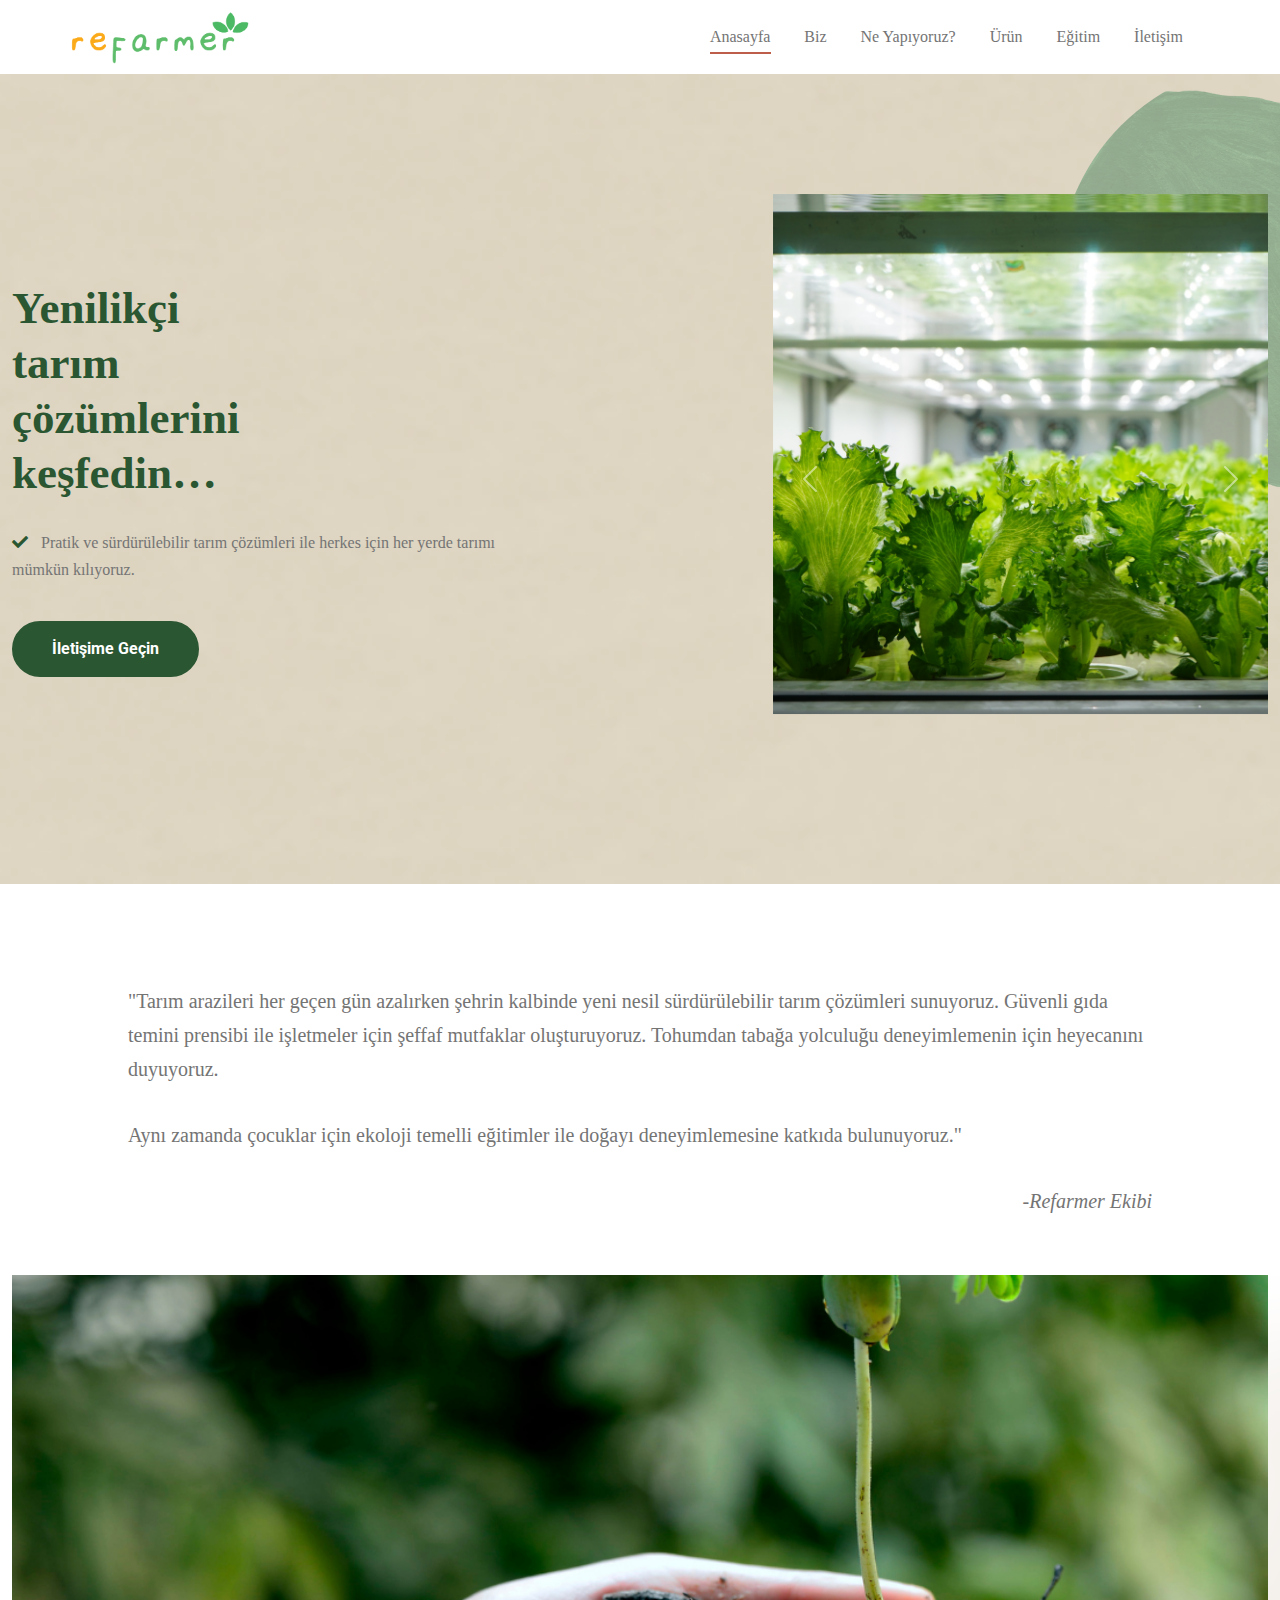
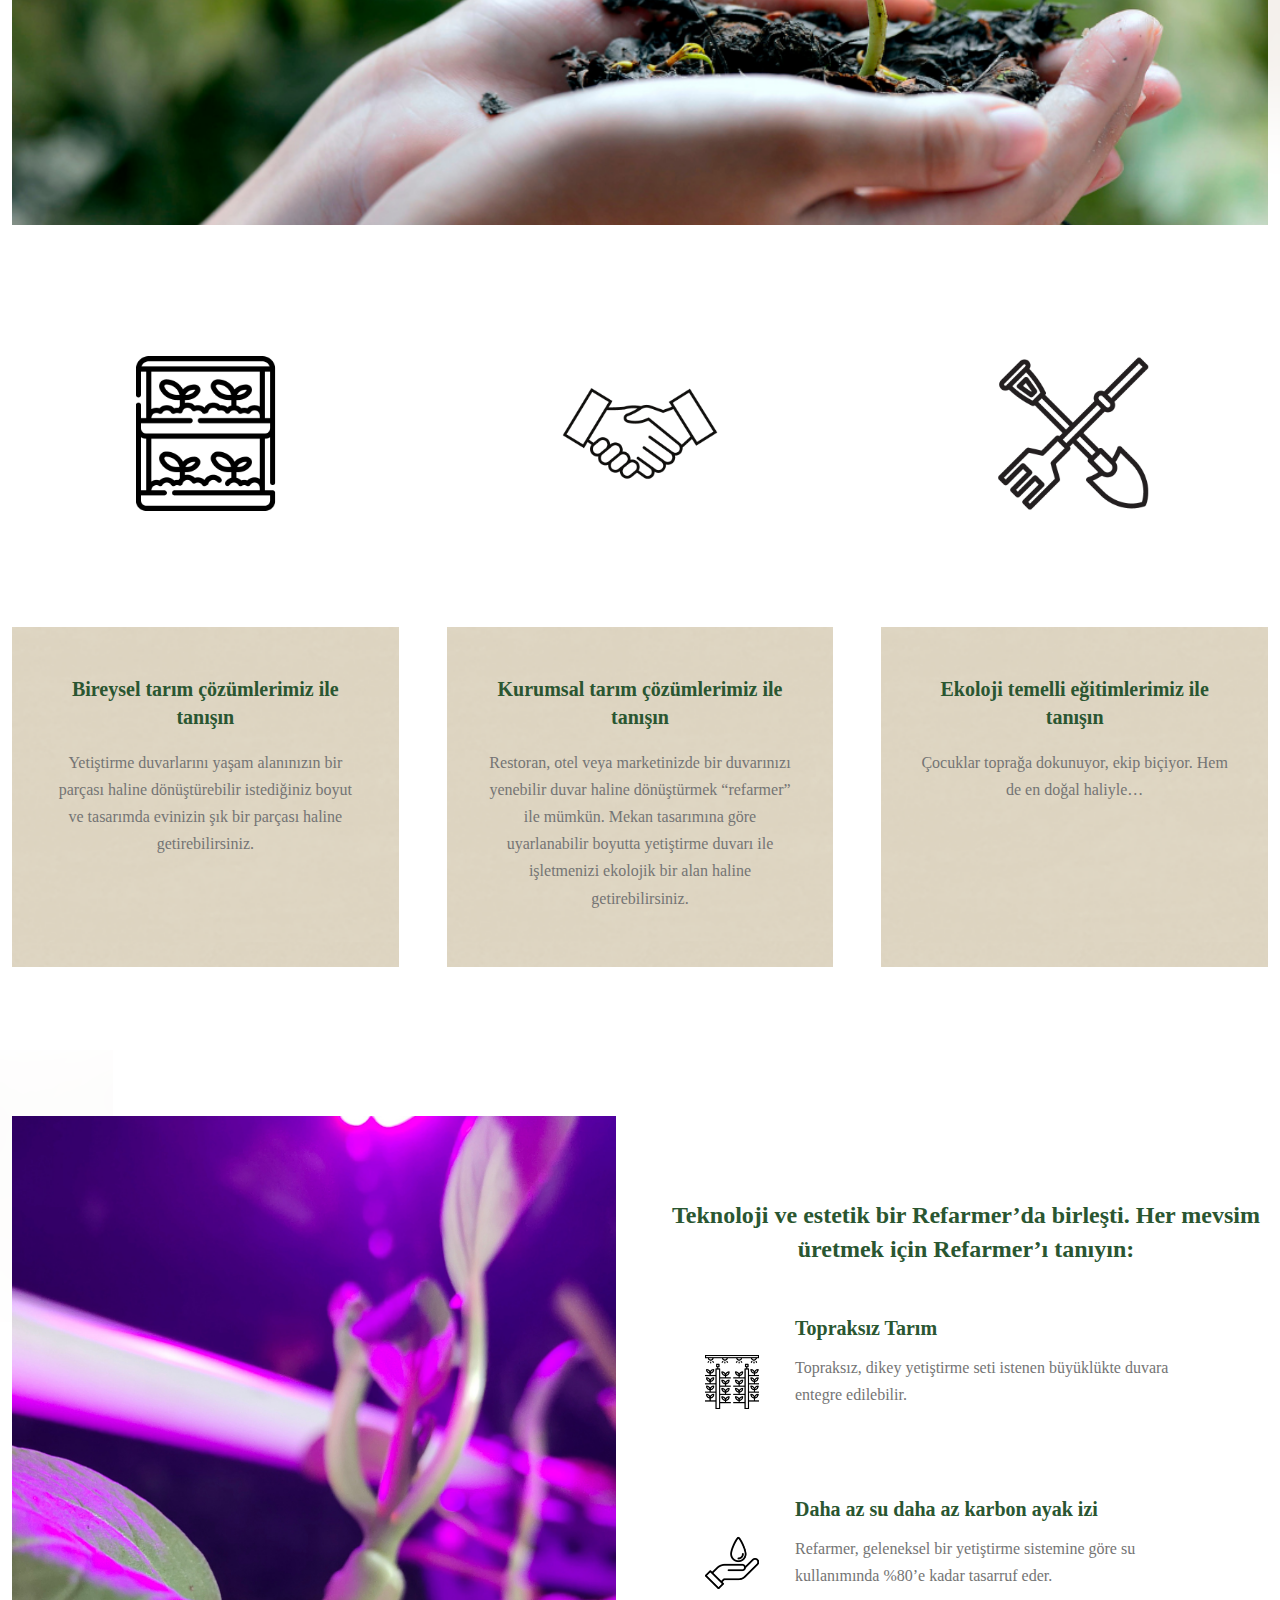
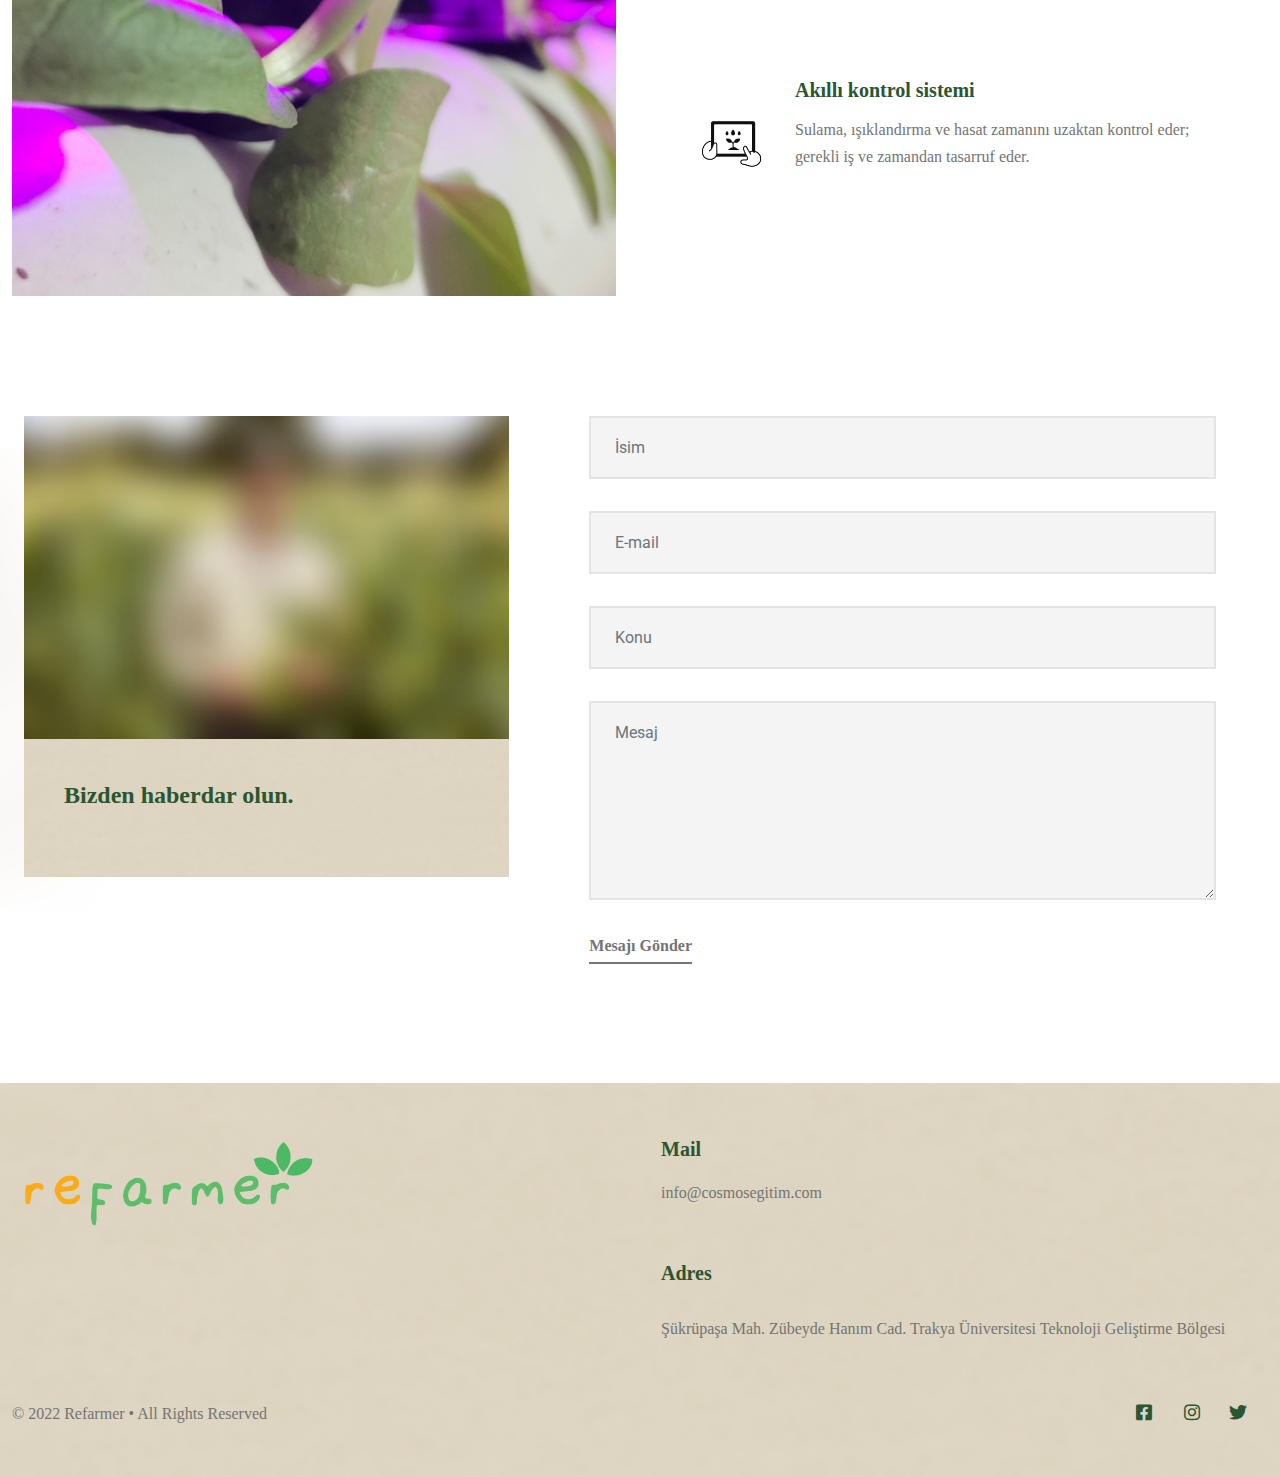
==== commit 918595d8: "refarmer" ====
--- a/index.html
+++ b/index.html
@@ -51,7 +51,7 @@
               <li class="nav-item"><a class="nav-link" href="#Biz">Biz</a></li>
               <li class="nav-item "><a class="nav-link" href="#NeYapıyoruz">Ne Yapıyoruz?</a></li>
               <li class="nav-item "><a class="nav-link" href="#urun">Ürün</a></li>
-              <li class="nav-item "><a class="nav-link" href="element-accordions.html">Eğitim</a></li>
+              <li class="nav-item "><a class="nav-link" href="education.html">Eğitim</a></li>
               <li class="nav-item"><a class="nav-link" href="#iletisim">İletişim</a></li>
             </ul>
           </div>
@@ -105,53 +105,6 @@
                       </div>
                     </div>
                   </div>
-                  <!-- <div class="carousel-inner">
-                    <div class="carousel-item pb-px-lg-50">
-                    <div class="position-relative"><img class="d-block w-100 height-px-520 object-fit-cover w-100" src="assets/images/shop/s3.jpg" alt="slider one image">
-                    <div class="position-absolute top-50 end-0">
-                    <div class="me-px-50 mt-px-lg-145 mt-px-md-151">
-                    <div class="bg-white mb-px-n-50 border-radius-home ps-px-30 pe-px-30 pt-px-28 pb-px-32">
-                    <h5>Grilled squids </h5>
-                    <div class="pt-px-4">
-                    <h6 class="price">$9.99</h6>
-                    </div>
-                    <div class="mt-px-14"><a class="h6 btn-link border-2 border-bottom shop-button-style" href="single-product.html">Add to cart</a></div>
-                    </div>
-                    </div>
-                    </div>
-                    </div>
-                    </div>
-                    <div class="carousel-item pb-px-lg-50 active">
-                    <div class="position-relative"><img class="d-block w-100 height-px-520 object-fit-cover w-100" src="assets/images/shop/s5.jpg" alt="slider two image">
-                    <div class="position-absolute top-50 end-0">
-                    <div class="me-px-50 mt-px-lg-145 mt-px-md-151">
-                    <div class="bg-white border-radius-home ps-px-30 pe-px-30 pt-px-28 pb-px-32">
-                    <h5>Corn Mixed Salad </h5>
-                    <div class="pt-px-4">
-                    <h6 class="price">$10.99</h6>
-                    </div>
-                    <div class="mt-px-14"><a class="h6 btn-link border-2 border-bottom shop-button-style" href="single-product.html">Add to cart</a></div>
-                    </div>
-                    </div>
-                    </div>
-                    </div>
-                    </div>
-                    <div class="carousel-item pb-px-lg-50">
-                    <div class="position-relative"><img class="d-block w-100 height-px-520 object-fit-cover w-100" src="assets/images/shop/s6.jpg" alt="slider three image">
-                    <div class="position-absolute top-50 end-0">
-                    <div class="me-px-50 mt-px-lg-145 mt-px-md-151">
-                    <div class="bg-white border-radius-home ps-px-30 pe-px-30 pt-px-28 pb-px-32">
-                    <h5>Ketolegic Diet </h5>
-                    <div class="pt-px-4">
-                    <h6 class="price">$15.99</h6>
-                    </div>
-                    <div class="mt-px-14"><a class="h6 btn-link border-2 border-bottom shop-button-style" href="single-product.html">Add to cart</a></div>
-                    </div>
-                    </div>
-                    </div>
-                    </div>
-                    </div>
-                    </div> -->
                   <a class="carousel-control-prev" href="#carouselExampleControls" role="button"
                     data-bs-slide="prev"><span class="carousel-control-prev-icon" aria-hidden="true"></span><span
                       class="visually-hidden">Previous</span></a><a class="carousel-control-next"
@@ -160,18 +113,15 @@
                       class="visually-hidden">Next</span></a>
                 </div>
                 <div class="position-absolute top-px-md-0 start-lg-20 end-px-n-md-5">
-                  <img
-                    class="mt-px-n-lg-120 mt-px-n-md-70 ms-px-md-150 ps-px-lg-135 ps-px-md-151 d-none d-lg-block"
+                  <img class="mt-px-n-lg-120 mt-px-n-md-70 ms-px-md-150 ps-px-lg-135 ps-px-md-151 d-none d-lg-block"
                     src="assets/images/flowers/circle.png" alt="slider image">
                 </div>
               </div>
             </div>
             <div class="col-lg-7 my-auto pe-px-lg-150">
               <div class="me-px-lg-100 me-px-md-60">
-
                 <h1 class="hero-font mb-px-28">Yenilikçi <br> tarım <br> çözümlerini <br> keşfedin…</h1>
                 <ul class="list-unstyled">
-
                   <li class="mb-px-37"><i class="fas fa-check text-parsley me-px-9"></i> Pratik ve sürdürülebilir tarım
                     çözümleri ile
                     herkes için her yerde tarımı mümkün kılıyoruz.</li>
@@ -182,26 +132,23 @@
         </div>
       </div>
       <!-- heading section-->
-      <div class="container mt-px-lg-100 mb-px-lg-55 mt-px-md-50 mb-px-md-50 mt-px-40 mb-px-40">
+      <div class="container mt-px-lg-100 mb-px-lg-25 mt-px-md-50 mb-px-md-50 mt-px-40 mb-px-40">
+        <div id="Biz"></div>
         <div class="row">
-          <div class="col-lg-10">
-            <h3 class="mb-px-28 tab-font">
-              <div id="Biz">
-                <p>“Tarım arazileri her geçen gün azalırken şehrin kalbinde yeni nesil sürdürülebilir tarım
-                  çözümleri sunuyoruz. Güvenli gıda temini prensibi ile işletmeler için şeffaf mutfaklar
-                  oluşturuyoruz. Tohumdan tabağa yolculuğu deneyimlemenin için heyecanını duyuyoruz.</p>
-                <p>
-                  Aynı zamanda çocuklar için ekoloji temelli eğitimler ile doğayı deneyimlemesine katkıda
-                  bulunuyoruz. “</p>
-              </div>
-            </h3>
-            <h5 class="font-family-base text-flame-pea">- Refarmer Ekibi</h5>
+          <div style="font-size: 20px; display: inline-block; padding: 0px 10%; ">
+            <p>"Tarım arazileri her geçen gün azalırken şehrin kalbinde yeni nesil sürdürülebilir tarım
+              çözümleri sunuyoruz. Güvenli gıda temini prensibi ile işletmeler için şeffaf mutfaklar
+              oluşturuyoruz. Tohumdan tabağa yolculuğu deneyimlemenin için heyecanını duyuyoruz.</p>
+            <p>
+              Aynı zamanda çocuklar için ekoloji temelli eğitimler ile doğayı deneyimlemesine katkıda
+              bulunuyoruz." </p>
+            <p style="font-style: italic; font-weight: 400; display: flex; justify-content: end;">-Refarmer Ekibi</p>
           </div>
         </div>
       </div>
       <!-- full image-->
       <div class="overflow-hidden">
-        <div class="container mb-px-lg-120 mb-px-md-80 mb-px-60">
+        <div class="container ">
           <div class="row">
             <div class="col-lg-12">
               <div class="position-relative"><img class="height-px-550 w-100 object-fit-cover"
@@ -215,12 +162,11 @@
       <!-- logo section-->
 
       <!-- image merge section-->
-
-      <div class="container mt-px-lg-120 mt-px-md-80 mt-px-60 mb-px-lg-120 mb-px-md-80 mb-px-60">
+      <div class="container">
         <div class="row gx-lg-5 pt-px-lg-15 pb-px-lg-29">
-          <div class="col-lg-4 mb-lg-0 mb-px-md-40 mb-px-30" id="NeYapıyoruz">
-            <div class="text-center bg-texture-image py-md-5 py-4"><img class="mb-px-27" src="assets/images/İKON1.png"
-                alt="İKON1">
+          <div class="col-lg-4" id="NeYapıyoruz">
+            <img src="assets/images/İKON1.png" alt="İKON1">
+            <div class="text-center bg-texture-image py-md-5 py-4" style="min-height: 340px; padding: 0 2em; ">
               <h5 class="mb-px-18">Bireysel tarım çözümlerimiz ile tanışın</h5>
               <div class="px-2">
                 <p class="mb-0">Yetiştirme duvarlarını yaşam alanınızın bir parçası haline dönüştürebilir
@@ -228,9 +174,9 @@
               </div>
             </div>
           </div>
-          <div class="col-lg-4 mb-lg-0 mb-px-md-40 mb-px-30">
-            <div class="text-center bg-texture-image py-md-5 py-4"><img class="mb-px-27" src="assets/images/İKON2.png"
-                alt="İKON2">
+          <div class="col-lg-4">
+            <img src="assets/images/İKON2.png" alt="İKON2">
+            <div class="text-center bg-texture-image py-md-5 py-4" style="min-height: 340px; padding: 0 2em;">
               <h5 class="mb-px-18">Kurumsal tarım çözümlerimiz ile tanışın</h5>
               <div class="px-2">
                 <p class="mb-0">Restoran, otel veya marketinizde bir duvarınızı yenebilir duvar haline
@@ -240,8 +186,8 @@
             </div>
           </div>
           <div class="col-lg-4">
-            <div class="text-center bg-texture-image py-md-5 py-4"><img class="mb-px-27" src="assets/images/İKON3.png"
-                alt="İKON3">
+            <img src="assets/images/İKON3.png" alt="İKON3">
+            <div class="text-center bg-texture-image py-md-5 py-4" style="min-height: 340px; padding: 0 2em;">
               <h5 class="mb-px-18">Ekoloji temelli eğitimlerimiz ile tanışın</h5>
               <div class="px-2">
                 <p class="mb-0">Çocuklar toprağa dokunuyor, ekip biçiyor. Hem de en doğal haliyle…</p>
@@ -267,9 +213,9 @@
               src="assets/images/flowers/f13.png" alt="flower-13-image"></div>
         </div>
         <div class="col-lg-6 my-auto" id="urun">
-          <div class="ms-px-lg-32">
-            <h2 class="mb-px-17">Teknoloji ve estetik bir Refarmer’da birleşti. Her mevsim üretmek için Refarmer’ı
-              tanıyın:</h2>
+          <div>
+            <h4 style="text-align: center; margin-bottom: 2em;">Teknoloji ve estetik bir Refarmer’da birleşti. Her
+              mevsim üretmek için Refarmer’ı tanıyın:</h4>
             <div class="pe-px-lg-60">
               <div class="row gx-lg-0 mb-px-md-45 mb-px-30">
                 <div class="col-3"><img src="assets/images/İKON4.png" alt="İKON-4"></div>
@@ -349,6 +295,60 @@
       </div>
     </div>
 
+    <!-- Footer -->
+    <footer class="site-footer bg-texture-image overflow-hidden">
+      <div class="footer-widgets">
+        <div class="container" style="padding-top: 2em;">
+          <div class="row gx-lg-40">
+            <div class="col-lg-6">
+              <div class="position-relative">
+                <div class="footer-widget footer-widget-1">
+                  <div id="Refarmer"></div>
+                  <tspan x="0" y="0"><img style="width: 50%" src="assets/images/Refarmer_Logo.png" /></tspan>
+                </div>
+              </div>
+            </div>
+            <div class="col-lg-6 col-md-6 col-12 mt-lg-0 mt-md-5 mt-4">
+              <div class="ms-px-lg-9">
+                <h5 class="mb-px-16">Mail</h5>
+                <p class="footer-text-size mb-5">info@cosmosegitim.com</p>
+                <div class="pt-1">
+                  <h5 class="mb-px-28">Adres</h5>
+                </div>
+                <div class="pe-px-lg-0 pe-px-md-60 pe-px-40">
+                  <p class="footer-text-size mb-4">Şükrüpaşa Mah. Zübeyde Hanım Cad. Trakya Üniversitesi Teknoloji
+                    Geliştirme Bölgesi</p>
+                </div>
+              </div>
+            </div>
+          </div>
+        </div>
+      </div>
+      <div class="footer-bottom-area">
+        <div class="container">
+          <div class="row gx-5">
+            <div class="col-lg-6 col-md-6">
+              <div class="footer-widget text-md-start text-center">
+                <p class="m-md-0">© 2022 Refarmer • All Rights Reserved</p>
+              </div>
+            </div>
+            <div class="col-lg-6 col-md-6">
+              <div class="text-md-end text-center">
+                <ul class="list-unstyled list-inlinetrue">
+                  <li class="list-inline-item me-px-21"><a
+                      href="https://www.facebook.com/people/Re-Farmer/100079940499748/"><i
+                        class="fab fa-facebook-square icon"></i></a></li>
+                  <li class="list-inline-item me-px-21"><a href="https://www.instagram.com/refarmer.co/"><i
+                        class="fab fa-instagram icon"></i></a></li>
+                  <li class="list-inline-item me-px-21"><a href="https://twitter.com/re_farmerr"><i
+                        class="fab fa-twitter icon"></i></a></li>
+                </ul>
+              </div>
+            </div>
+          </div>
+        </div>
+      </div>
+    </footer>
 
     <!-- javascript files-->
     <!-- jquery-->
--- a/css/style.css
+++ b/css/style.css
@@ -93,13 +93,6 @@
   }
 }
 
-@media (min-width: 992px) {
-  .site-header .navbar {
-    padding-top: 25px;
-    padding-bottom: 25px;
-  }
-}
-
 @media (max-width: 991.98px) {
   .site-header .navbar {
     padding-top: 10px;
@@ -329,21 +322,18 @@
 
 @media (max-width: 991.98px) {
   .site-footer .footer-widgets {
-    padding-top: 80px;
-    padding-bottom: 60px;
+    padding-top: 20px;
   }
 }
 
 @media (min-width: 992px) {
   .site-footer .footer-widgets {
-    padding-top: 100px;
-    padding-bottom: 95px;
+    padding-top: 20px;
   }
 }
 
 .site-footer .footer-widgets .footer-widget {
   font-weight: 500;
-  margin-bottom: 25px;
 }
 
 .site-footer .footer-widgets .footer-widget .widget-title {
